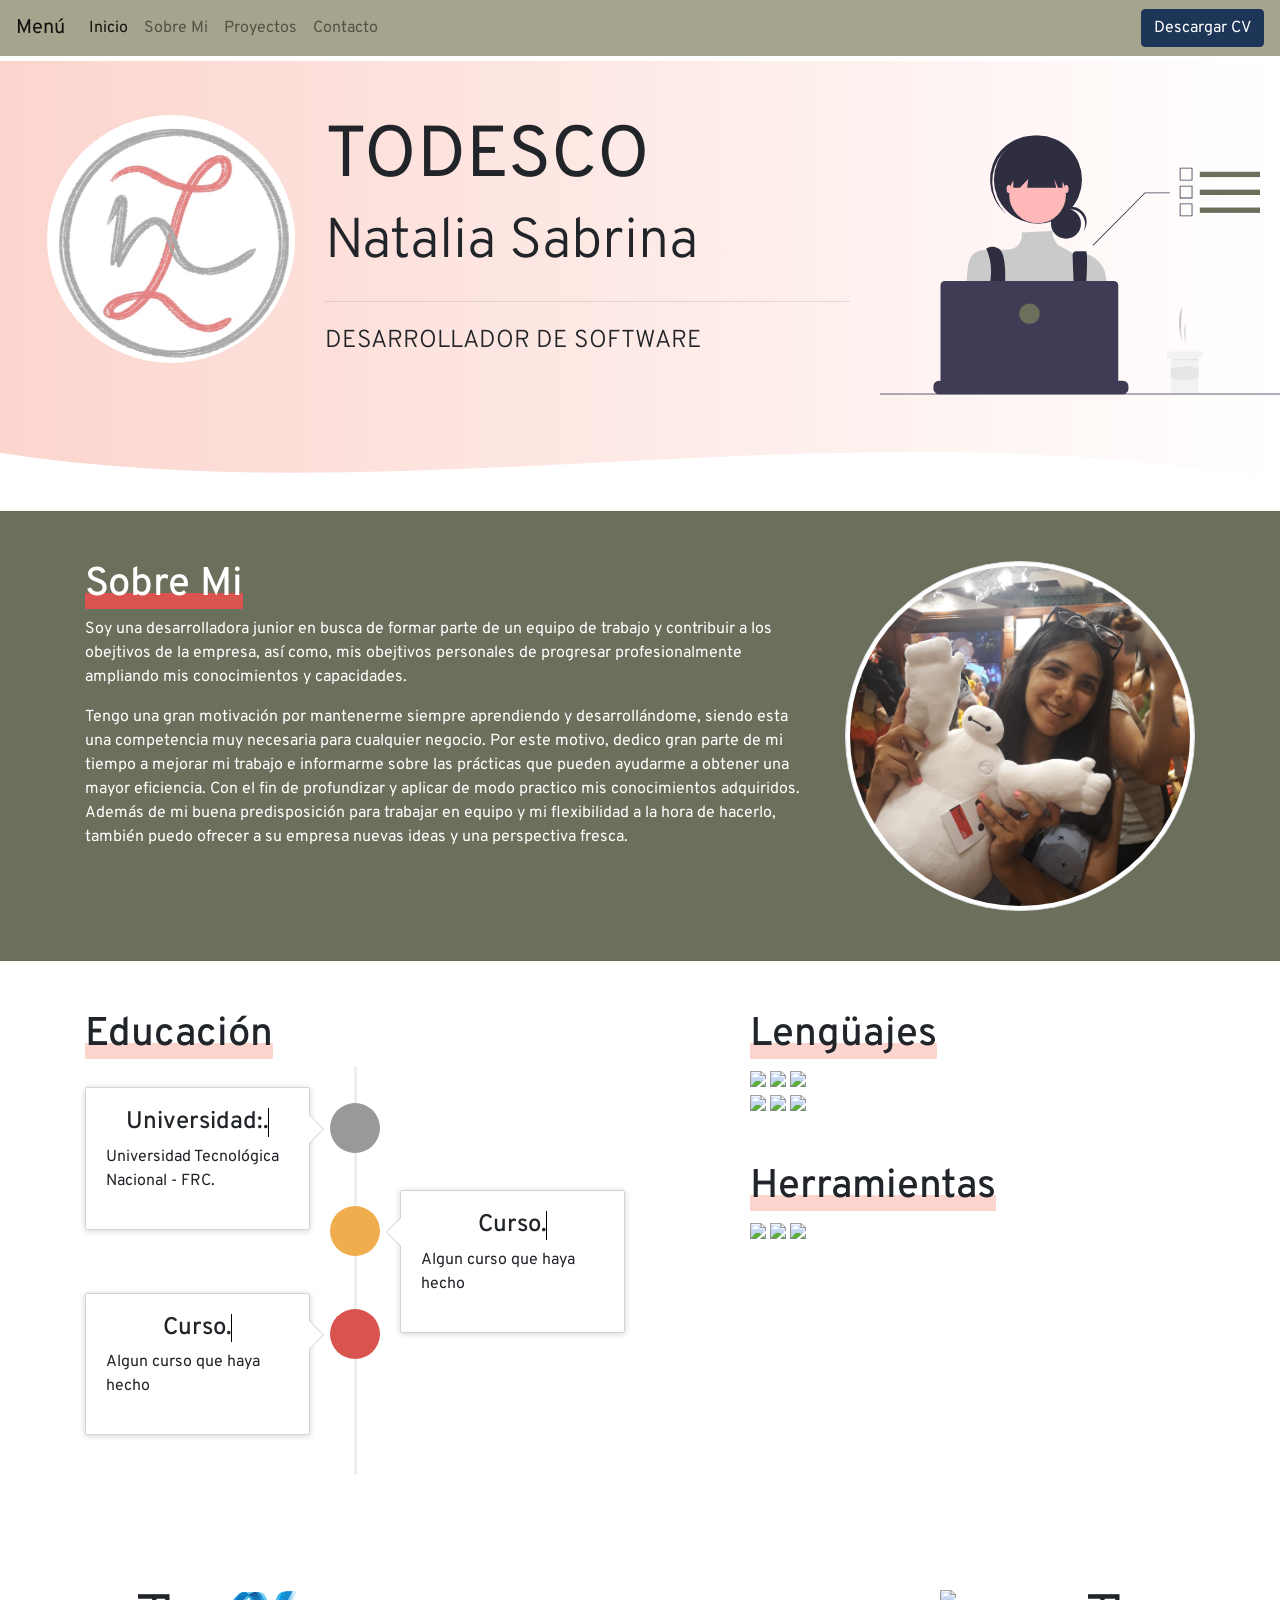
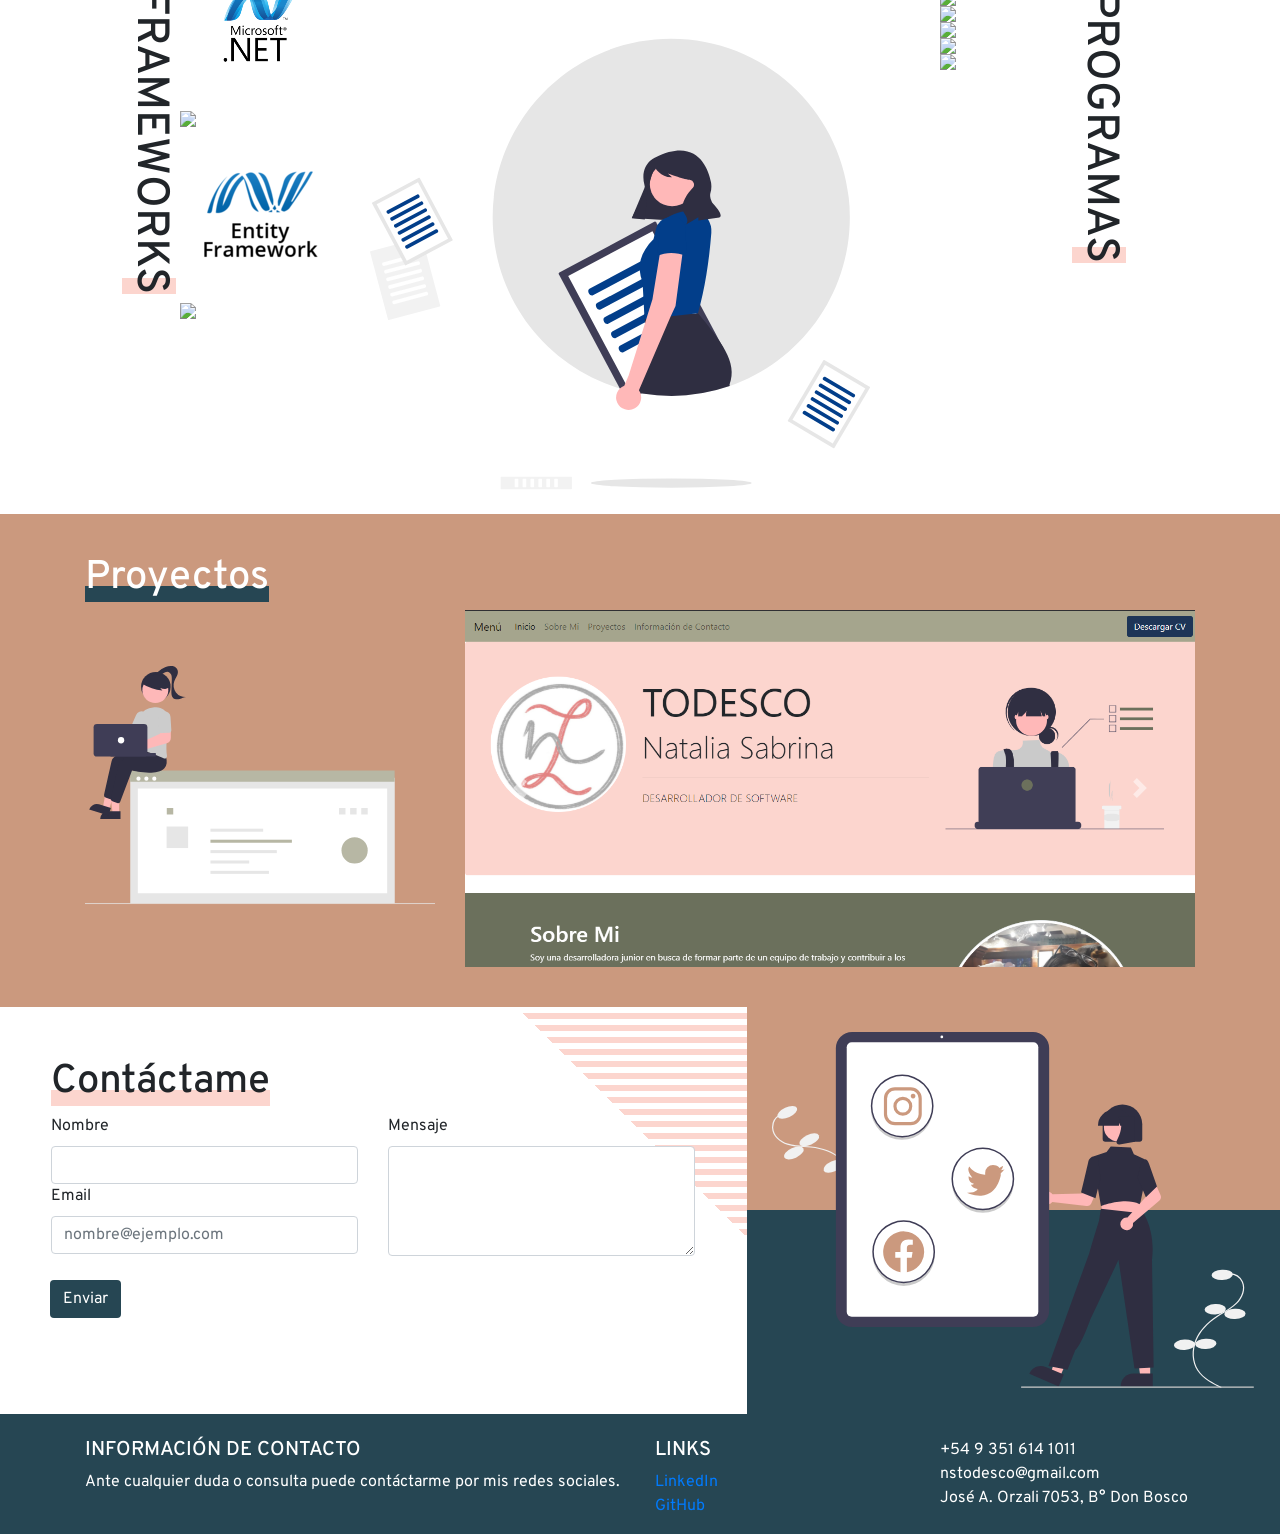
==== index.html @ 19879677 "modificaciones de projectos" ====
<!doctype html>
<html lang="en">
  <head>
    <!-- Required meta tags -->
    <meta charset="utf-8">
    <meta name="viewport" content="width=device-width, initial-scale=1, shrink-to-fit=no">

    <!-- Bootstrap CSS -->
    <link rel="stylesheet" href="https://cdn.jsdelivr.net/npm/bootstrap@4.6.0/dist/css/bootstrap.min.css" integrity="sha384-B0vP5xmATw1+K9KRQjQERJvTumQW0nPEzvF6L/Z6nronJ3oUOFUFpCjEUQouq2+l" crossorigin="anonymous">
    <link rel="stylesheet" href="estilos.css">
    <link rel="stylesheet" href="https://cdnjs.cloudflare.com/ajax/libs/animate.css/4.0.0/animate.min.css">

    <title>Portafolio</title>
  </head>
  <body>
    <!-- NAVBAR -->
    <section  id="navbar">
        <nav class="navbar navbar-expand-lg navbar-light">
            <a class="navbar-brand" href="#">Menú</a>
            <button class="navbar-toggler" type="button" data-toggle="collapse" data-target="#navbarScroll" aria-controls="navbarScroll" aria-expanded="false" aria-label="Toggle navigation">
              <span class="navbar-toggler-icon"></span>
            </button>
            <div class="collapse navbar-collapse" id="navbarScroll">
              <ul class="navbar-nav mr-auto my-2 my-lg-0 navbar-nav-scroll" style="max-height: 100px;">
                <li class="nav-item active">
                  <a class="nav-link" href="#Home">Inicio <span class="sr-only">(current)</span></a>
                </li>
                <li class="nav-item">
                  <a class="nav-link" href="#About">Sobre Mi</a>
                </li>
                <li class="nav-item">
                    <a class="nav-link" href="#Projects">Proyectos</a>
                  </li>
                </li>
                <li class="nav-item">
                  <a class="nav-link" href="#Contact">Contacto</a>
                </li>
              </ul>
              <form>
                <a class="btn third" href="https://www.canva.com/design/DAEkR43HWe0/NGEibZdPxS76wjuYQwwjPQ/view?utm_content=DAEkR43HWe0&utm_campaign=designshare&utm_medium=link&utm_source=publishsharelink" role="button">Descargar CV</a>
              </form>
            </div>
          </nav>
          <div class="progreso">
            <div class="barra"></div>
          </div>
    </section>
    <!-- HEAD -->
    <section id="Home">
        <div class="jumbotron">
            <div class="container row">
                <div class="col-md-3 col-sm-12">
                    <img src="IMAGENES/logo.jpeg" class="img-fluid" alt=""  id="logo">
                </div>
                <div class="col-md-6 col-sm-12">
                    <h1 class="display-3 wow animate__animated animate__bounceInLeft"><b>TODESCO</b></h1>
                    <h2 class="lead display-4 wow animate__animated animate__bounceInRight">Natalia Sabrina</h2>
                    <hr class="my-4">
                    <h2 class="lead display-5 h2">DESARROLLADOR DE SOFTWARE</h2>
                </div>
                <div class="col-md-3 col-sm-12 wow animate__animated animate__bounceIn">
                  <img class="imgHead" src="IMAGENES/drawHead.svg" alt="">
                </div>
            </div>
            <div class="wave" style="height: 100px; overflow: hidden;" ><svg viewBox="0 0 500 150" preserveAspectRatio="none" style="height: 100%; width: 100%;"><path d="M-20.03,87.33 C144.19,227.45 325.90,34.03 500.84,146.53 L503.67,155.42 L0.00,150.00 Z" style="stroke: none; fill: white;"></path></svg></div>
        </div>
      </section>
    <!-- BODY ABOUT -->
    <section id="About">
        <div class="container">
            
            <div class="row">
                
                <div class="col-md-8 col-sm-12 wow animate__animated animate__fadeInLeft">
                    <h1 class="Display-5 r-link type2">Sobre Mi</h1>
                    <p>
                        Soy una desarrolladora junior en busca de formar parte de un equipo de trabajo y contribuir a los obejtivos de la empresa, así como, mis obejtivos personales de progresar profesionalmente ampliando mis conocimientos y capacidades.
                    </p>
                    <p>
                      Tengo una gran motivación por mantenerme siempre aprendiendo y
                      desarrollándome, siendo esta una competencia muy necesaria para cualquier negocio. Por este
                      motivo, dedico gran parte de mi tiempo a mejorar mi trabajo e informarme sobre las prácticas
                      que pueden ayudarme a obtener una mayor eficiencia. Con el fin de profundizar y aplicar de
                      modo practico mis conocimientos adquiridos. Además de mi buena predisposición para trabajar
                      en equipo y mi flexibilidad a la hora de hacerlo, también puedo ofrecer a su empresa nuevas
                      ideas y una perspectiva fresca.
                    </p>
                </div>
                <div class="col-md-4 col-sm-12 wow animate__animated animate__fadeInRight">
                    <img src="IMAGENES/foto.jpg" alt="" id="foto" class="img-thumbnail">
                </div>
            </div>
        </div>
    </section>
    <!-- BODY EDUCACION / LENGUAJES / HERRAMIENTAS -->
    <section id="about2">
        <div class="container">
            <div class="row">
                <div class="col-md-6 col-sm-12 wow animate__animated animate__flipInX">
                    <h1 class="Display-5 r-link type1">Educación</h1>
                    <ul class="timeline">
                        <li>
                          <div class="timeline-badge"><i class="glyphicon glyphicon-check"></i></div>
                          <div class="timeline-panel">
                            <div class="timeline-heading">
                              <h4 class="timeline-title">Universidad:.<span>&#160;</span></h4>
                            </div>
                            <div class="timeline-body">
                              <p>Universidad Tecnológica Nacional - FRC.</p>
                            </div>
                          </div>
                        </li>
                        <li class="timeline-inverted">
                            <div class="timeline-badge warning"><i class="glyphicon glyphicon-credit-card"></i></div>
                            <div class="timeline-panel">
                              <div class="timeline-heading">
                                <h4 class="timeline-title">Curso.<span>&#160;</span></h4>
                              </div>
                              <div class="timeline-body">
                                <p>Algun curso que haya hecho</p>    
                            </div>
                            </div>
                          </li>
                          <li>
                            <div class="timeline-badge danger"><i class="glyphicon glyphicon-credit-card"></i></div>
                            <div class="timeline-panel">
                              <div class="timeline-heading">
                                <h4 class="timeline-title">Curso.<span>&#160;</span></h4>
                              </div>
                              <div class="timeline-body">
                                <p>Algun curso que haya hecho</p>
                              </div>
                            </div>
                          </li>
                    </ul>
                </div>
                <div class="col-1"></div>
                <div class="col-md-5 col-sm-12  wow animate__animated animate__flipInY">
                    <h1 class="Display-5 r-link type1">Lengüajes</h1>
                    <br>
                    <img src="https://img.icons8.com/color/125/000000/java-coffee-cup-logo--v2.png"/>
                    <img src="https://img.icons8.com/color/125/000000/html-5--v1.png"/>
                    <img src="https://img.icons8.com/color/125/000000/css3.png"/>
                    <br>
                    <img src="https://img.icons8.com/color/125/000000/c-sharp-logo-2.png"/>
                    <img src="https://img.icons8.com/color/125/000000/javascript--v2.png"/>
                    <img src="https://img.icons8.com/color/125/000000/sql.png"/>
                    <br><br><br>
                    <h1 class="Display-6 r-link type1">Herramientas</h1>
                    <br>
                    <img src="https://img.icons8.com/color/120/000000/git.png"/>      
                    <img src="https://cdn1.iconfinder.com/data/icons/programming-15/100/ProgrammingC_AJAX-120.png"/>      
                    <img src="https://img.icons8.com/ios-filled/120/000000/jquery.png"/>
                </div>
        </div>
        </div>
    </section>
    <!-- BODY FRAMEWORKS / PROGRAMAS -->
    <section class="container">
        <div class="row">
            <div class="col-md-1 col-sm-6 wow animate__animated animate__zoomInLeft"><br><br>
                <h1 class="Display-6 r-link type1 fp">FRAMEWORKS</h1> </div>
                <div class="col-md-2 col-sm-6 wow animate__animated animate__zoomInLeft"><br><br> 
                <img class="img" src="IMAGENES/net.png"/><br>
                <br><img class="img" src="https://upload.wikimedia.org/wikipedia/commons/thumb/e/ee/.NET_Core_Logo.svg/100px-.NET_Core_Logo.svg.png"/>
                <br><img class="img" src="IMAGENES/entity.ico"/>   
                <br><img class="img" src="https://img.icons8.com/color/110/000000/bootstrap.png"/><br>
            </div>
            <div class="col-md-6 col-sm-12"><br><br><br>
              <img class="img-fluid" src="IMAGENES/drawDocument.svg" alt="">
            </div>
            <div class="col-md-1 col-sm-6 wow animate__animated animate__zoomInRight"><br><br>
                <img class="img" src="https://img.icons8.com/fluent/96/000000/visual-studio-2019.png"/>     
                <img class="img" src="https://img.icons8.com/color/96/000000/visual-studio-code-2019.png"/>
                <img class="img" src="https://img.icons8.com/color/96/000000/microsoft-sql-server.png"/>
                <img class="img" src="https://img.icons8.com/windows/96/000000/netbeans.png"/>      
                <img class="img" src="https://img.icons8.com/color/96/000000/postgreesql.png"/>
            </div>
            <div class="col-md-1 col-sm-6 wow animate__animated animate__zoomInRight"><br><br> 
              <h1 class="Display-6 r-link type1 fp">PROGRAMAS</h1> </div>
        </div>
    </section>
    <!-- BODY PROJECTS CARRUCEL -->
    <section id="Projects">
      <div class="container">
        <h1 class="Display-5 r-link type3">Proyectos</h1>
        <div class="row">
          <div class="col-md-4 col-sm-12 wow animate__animated animate__fadeInBottomLeft">
            <img class="img-fluid" src="IMAGENES/drawProject.svg" alt="">
          </div>
          <div class="col-md-8 col-sm-12 wow animate__animated animate__fadeInTopRight">
            <div id="carouselExampleControlsNoTouching" class="carousel slide" data-ride="carousel">
              <div class="carousel-inner">
                <div class="carousel-item active">
                  <div class="hoverImg">
                    <img src="IMAGENES/Captura de pantalla (368).png" alt="Avatar" class="image">
                    <div class="overlay">
                      <div class="text"><h5 class="card-title">Aplicación del Clima</h5>
                        <p class="card-text">This is a longer card with supporting text below as a natural lead-in to additional content. This content is a little bit longer.</p>
                      </div>
                    </div>
                  </div>
                </div>
                <div class="carousel-item">
                  <div class="hoverImg">
                    <img src="IMAGENES/Captura de pantalla (368).png" alt="Avatar" class="image">
                    <div class="overlay">
                      <div class="text"><h5 class="card-title">Aplicación del Clima</h5>
                        <p class="card-text">This is a longer card with supporting text below as a natural lead-in to additional content. This content is a little bit longer.</p>
                      </div>
                    </div>
                  </div>
                </div>
                <div class="carousel-item">
                  <div class="hoverImg">
                    <img src="IMAGENES/Captura de pantalla (368).png" alt="Avatar" class="image">
                    <div class="overlay">
                      <div class="text"><h5 class="card-title">Aplicación del Clima</h5>
                        <p class="card-text">This is a longer card with supporting text below as a natural lead-in to additional content. This content is a little bit longer.</p>
                      </div>
                    </div>
                  </div>
              </div>
              <a class="carousel-control-prev" href="#carouselExampleControlsNoTouching" role="button" data-slide="prev">
                <span class="carousel-control-prev-icon" aria-hidden="true"></span>
                <span class="sr-only">Previous</span>
              </a>
              <a class="carousel-control-next" href="#carouselExampleControlsNoTouching" role="button" data-slide="next">
                <span class="carousel-control-next-icon" aria-hidden="true"></span>
                <span class="sr-only">Next</span>
              </a>
            </div>
          </div>
        </div>
      </div>
    </section>
    <!-- BODY CONTACTO -->
    <section id="Contact">
      <div class="container-fluid">
        <div class="row">
          <div class="col-md-7 contacto">
            <h1 class="Display-5 r-link type1">Contáctame</h1>
            <form target="_blank" action="https://formsubmit.co/nstodesco@gmail.com" method="POST" class="form-group row">
              <input type="hidden" name="_next" value="http://127.0.0.1:5500/Front/">
              <input type="hidden" name="_captcha" value="false">
              <div class="col-md-6 col-sm-12">
                <label>Nombre</label>
                <input class="form-control" type="text" name="name">
                <label>Email</label>
                <input type="email" class="form-control" name="email" placeholder="nombre@ejemplo.com">
              </div>
             <div class="col-md-6 col-sm-12">
              <label>Mensaje</label>
              <textarea class="form-control" name="message" rows="4"></textarea>
             </div>
             <div>
               <br>
              <button class="btn mb-0" type="submit" style="margin-left: 20%;">Enviar</button>
             </div>
            </form>
          </div>
          <div class="col-md-5 drawSocial">
            <img class="img-fluid" src="IMAGENES/drawSocial.svg" alt="">
          </div>
        </div>
      </div>
    </section>
    <!-- FOOTER -->
    <section>
        <footer class="page-footer font-small blue pt-4 " id="footer">
            <div class="container text-center text-md-left">
            <div class="row">
                <div class="col-md-6 mt-md-0 mt-3">
                <h5 class="text-uppercase">Información de Contacto</h5>
                <p>Ante cualquier duda o consulta puede contáctarme por mis redes sociales.</p>
                </div>
                <hr class="clearfix w-100 d-md-none pb-3">
                <div class="col-md-3 mb-md-0 mb-3">
                <h5 class="text-uppercase">Links</h5>
                <ul class="list-unstyled">
                    <li>
                    <a href="https://www.linkedin.com/in/natalia-sabrina-todesco-96151620a/">LinkedIn</a>
                    </li>
                    <li>
                    <a href="https://github.com/1w1111957TodescoNatalia">GitHub</a>
                    </li>
                </ul>
                </div>
                <hr class="clearfix w-100 d-md-none pb-3">
                <div class="col-md-3 mb-md-0 mb-3">
                <ul class="list-unstyled">
                    <li>
                    <a>+54 9 351 614 1011</a>
                    </li>
                    <li>
                    <a>nstodesco@gmail.com</a>
                    </li>
                    <li>
                      <a>José A. Orzali 7053, B° Don Bosco</a>
                    </li>
                </ul>
                </div>
            </div>
            </div>
        </footer>
    </section>

    <!-- Option 1: jQuery and Bootstrap Bundle (includes Popper) -->
    <script src="https://code.jquery.com/jquery-3.5.1.slim.min.js" integrity="sha384-DfXdz2htPH0lsSSs5nCTpuj/zy4C+OGpamoFVy38MVBnE+IbbVYUew+OrCXaRkfj" crossorigin="anonymous"></script>
    <script src="https://cdn.jsdelivr.net/npm/bootstrap@4.6.0/dist/js/bootstrap.bundle.min.js" integrity="sha384-Piv4xVNRyMGpqkS2by6br4gNJ7DXjqk09RmUpJ8jgGtD7zP9yug3goQfGII0yAns" crossorigin="anonymous"></script>
    <script src="https://wowjs.uk/dist/wow.min.js"></script>
    <script src="main.js"></script>
    <script>
      new WOW().init();
    </script>
  </body>
</html>
---- estilos.css ----
@import url('https://fonts.googleapis.com/css?family=Amaranth:700,400&display=swap');
@import url('https://fonts.googleapis.com/css2?family=Overpass:ital,wght@0,300;1,600&display=swap');
body{
  font-family: 'Overpass', sans-serif;
}
.r-link{
	--uirLinkDisplay: var(--rLinkDisplay, inline-block);
	--uirLinkTextColor: var(--rLinkTextColor);
	--uirLinkTextDecoration: var(--rLinkTextDecoration, none);

	display: var(--uirLinkDisplay) !important;
	color: var(--uirLinkTextColor) !important;
	text-decoration: var(--uirLinkTextDecoration) !important;
}
.container{
	--uirTitleMarginTop: var(--rTitleMarginTop, 0);
	--uirTitleMarginBottom: var(--rTitleMarginBottom, 0);

	margin-top: var(--uirTitleMarginTop) !important;
	margin-bottom: var(--uirTitleMarginBottom) !important;
}
.r-link{
	--uiAnimatedUnderlineWidth: var(--animatedUnderlineWidth, 100%);
	--uiAnimatedUnderlineHeight: var(--animatedUnderlineHeight, 2px);
	--uiAnimatedUnderlineBgColor: var(--animatedUnderlineBgColor, currentColor);
	--uiAnimatedUnderlinePositionX: var(--animatedUnderlinePositionX, left);
	--uiAnimatedUnderlinePositionY: var(--animatedUnderlinePositionY, bottom);

	background-image: linear-gradient(0, var(--uiAnimatedUnderlineBgColor) 0, var(--uiAnimatedUnderlineBgColor));
	background-size: var(--uiAnimatedUnderlineWidth) var(--uiAnimatedUnderlineHeight);
	background-position: var(--uiAnimatedUnderlinePositionX) var(--uiAnimatedUnderlinePositionY);
	background-repeat: no-repeat;
	
	will-change: background-size;
	transition: background-size .25s cubic-bezier(0.785, 0.135, 0.15, 0.86);
}
.type1{
	--animatedUnderlineHeight: 1rem;
	--animatedUnderlineBgColor: #fcd5ce;
}	
.type2{
	--animatedUnderlineHeight: 1rem;
	--animatedUnderlineBgColor: #d9534f;
}	
.type3{
	--animatedUnderlineHeight: 1rem;
	--animatedUnderlineBgColor: #264653;
}	

.r-link:hover{
	--animatedUnderlineHeight: 100%;
}

#navbar .btn{
  margin-left: 0%;
}
#logo{
    border-radius: 50%;
}
#foto{
    border-radius: 50%;
}
.btn{
  background-color: #264653;
  color: white;
  margin-left: 6%;
}
.jumbotron{
    background-color: #fcd5ce;
    background: linear-gradient(to right, #fcd5ce, white);
    position: relative;
    margin-top: 4%;
}
.fp{
  writing-mode: vertical-lr;
  /* text-orientation: upright; */
  font-size: 45px;
}
.imgHead{
  animation: movimiento 2.5s linear infinite;
}
@keyframes movimiento{
  0%{
    transform: translateY(0);
  }
  50%{
    transform: translateY(30px);
  }
  100%{
    transform: translateY(0);
  }
}
#footer{
    background-color: #264653;
}
#navbar{
    background-color: #A5A58D;
    position: fixed;
    width: 100%;
    top: 0;
    left: 0;
    z-index: 10;
}
.progreso{
  width: 100%;
  height: 5px;
  background: white;
}
.barra{
  height: 5px;
  background: #d9534f;
  width: 0%;
}
.third {
  border-color: #1d3557;
  color: white;
  box-shadow: 0 0 40px 40px #1d3557 inset, 0 0 0 0 #1d3557;
  -webkit-transition: all 150ms ease-in-out;
  transition: all 150ms ease-in-out;
}
.third:hover {
  box-shadow: 0 0 10px 0 #1d3557 inset, 0 0 10px 4px #1d3557;
}
#About{
    background-color: #6b705c;
    color: white;
    padding: 50px;
}
#Projects .card{
  color: black;
}

#Projects{
    background-color: #CB997E;
    /* background: linear-gradient(to right, #CB997E, #daae95); */
    padding: 40px;
    color: white;
}

#about2{
    padding: 50px;
}
#footer{
    color: white;
}
.img{
  display: block;
  margin: auto;
  object-fit: cover;
}
.wave{
  position: absolute;
  width: 100%;
  bottom: 0%;
  margin-left: -5%;
}
.h2{
  font-size: 24.5px;
}
.timeline-heading{
  margin: auto;
  display: table;
}
.timeline-heading h4{
  float: left;
  position: relative;
}
.timeline-heading h4 span{
  position: absolute;
  right: 0;
  width: 0;
  background: white;
  border-left: 1px solid #000;
  animation: maquina 3s infinite alternate steps(13);
}
@keyframes maquina{
  from{
    width: 100%;
  }
  to{
    width: 0;
  }
}
.drawSocial{
  background:  linear-gradient(to bottom, #CB997E 50%, #264653 50%);
  padding: 2%;
}
.contacto{
  padding: 4%;
  background-image: 
  linear-gradient(45deg, #ffffff 80%, transparent 50.1%),
  linear-gradient(
  #ffffff,
  #ffffff 6px,
  #fcd5ce 6px,
  #fcd5ce
  );
  background-size: 100%, 100% 12px;
}
@media(max-width:650px){
  .imgHead{
    width: 300px;
  }
}
@media(min-width:990px){
  .imgHead{
    width: 400px;
  }
}
.timeline {
    list-style: none;
    padding: 20px 0 20px;
    position: relative;
  }
  .timeline:before {
    top: 0;
    bottom: 0;
    position: absolute;
    content: " ";
    width: 3px;
    background-color: #eeeeee;
    left: 50%;
    margin-left: -1.5px;
  }
  .timeline > li {
    margin-bottom: 20px;
    position: relative;
  }
  .timeline > li:before,
  .timeline > li:after {
    content: " ";
    display: table;
  }
  .timeline > li:after {
    clear: both;
  }
  .timeline > li:before,
  .timeline > li:after {
    content: " ";
    display: table;
  }
  .timeline > li:after {
    clear: both;
  }
  .timeline > li > .timeline-panel {
    width: 50%;
    float: left;
    border: 1px solid #d4d4d4;
    border-radius: 2px;
    padding: 20px;
    position: relative;
    -webkit-box-shadow: 0 1px 6px rgba(0, 0, 0, 0.175);
    box-shadow: 0 1px 6px rgba(0, 0, 0, 0.175);
  }
  .timeline > li.timeline-inverted + li:not(.timeline-inverted),
  .timeline > li:not(.timeline-inverted) + li.timeline-inverted {
  margin-top: -60px;
  }
  
  .timeline > li:not(.timeline-inverted) {
  padding-right:90px;
  }
  
  .timeline > li.timeline-inverted {
  padding-left:90px;
  }
  .timeline > li > .timeline-panel:before {
    position: absolute;
    top: 26px;
    right: -15px;
    display: inline-block;
    border-top: 15px solid transparent;
    border-left: 15px solid #ccc;
    border-right: 0 solid #ccc;
    border-bottom: 15px solid transparent;
    content: " ";
  }
  .timeline > li > .timeline-panel:after {
    position: absolute;
    top: 27px;
    right: -14px;
    display: inline-block;
    border-top: 14px solid transparent;
    border-left: 14px solid #fff;
    border-right: 0 solid #fff;
    border-bottom: 14px solid transparent;
    content: " ";
  }
  .timeline > li > .timeline-badge {
    color: #fff;
    width: 50px;
    height: 50px;
    line-height: 50px;
    font-size: 1.4em;
    text-align: center;
    position: absolute;
    top: 16px;
    left: 50%;
    margin-left: -25px;
    background-color: #999999;
    z-index: 100;
    border-top-right-radius: 50%;
    border-top-left-radius: 50%;
    border-bottom-right-radius: 50%;
    border-bottom-left-radius: 50%;
  }
  .timeline > li.timeline-inverted > .timeline-panel {
    float: right;
  }
  .timeline > li.timeline-inverted > .timeline-panel:before {
    border-left-width: 0;
    border-right-width: 15px;
    left: -15px;
    right: auto;
  }
  .timeline > li.timeline-inverted > .timeline-panel:after {
    border-left-width: 0;
    border-right-width: 14px;
    left: -14px;
    right: auto;
  }
 
  .timeline-badge.warning {
    background-color: #f0ad4e !important;
  }
  .timeline-badge.danger {
    background-color: #d9534f !important;
  }
  
  .image {
    display: block;
    width: 100%;
    height: auto;
  }
  
  .overlay {
    position: absolute;
    top: 0;
    bottom: 0;
    left: 0;
    right: 0;
    height: 100%;
    width: 100%;
    opacity: 0;
    transition: .5s ease;
    background-color: #264653;
  }
  
  .container:hover .overlay {
    opacity: 1;
  }
  
  .text {
    color: white;
    font-size: 20px;
    position: absolute;
    top: 50%;
    left: 50%;
    -webkit-transform: translate(-50%, -50%);
    -ms-transform: translate(-50%, -50%);
    transform: translate(-50%, -50%);
    text-align: center;
  }
  .hoverImg{
    position: relative;
  }
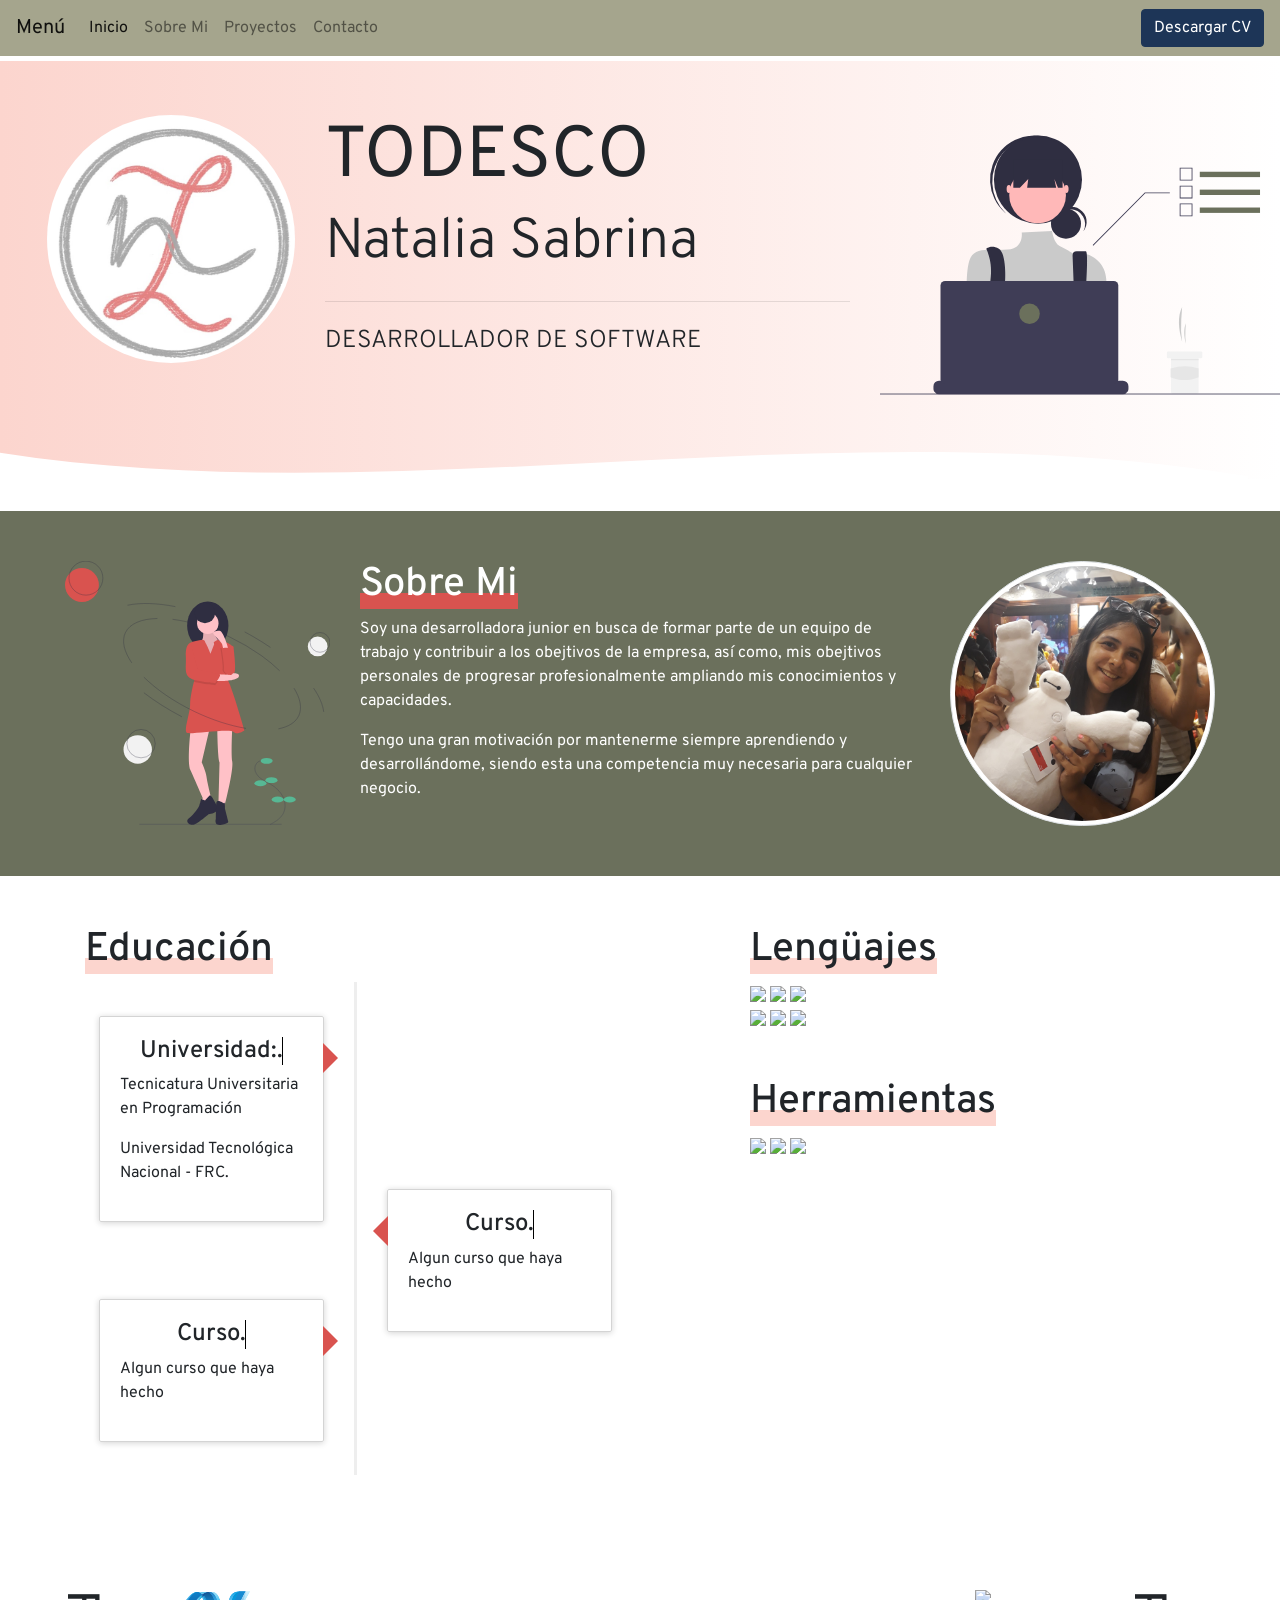
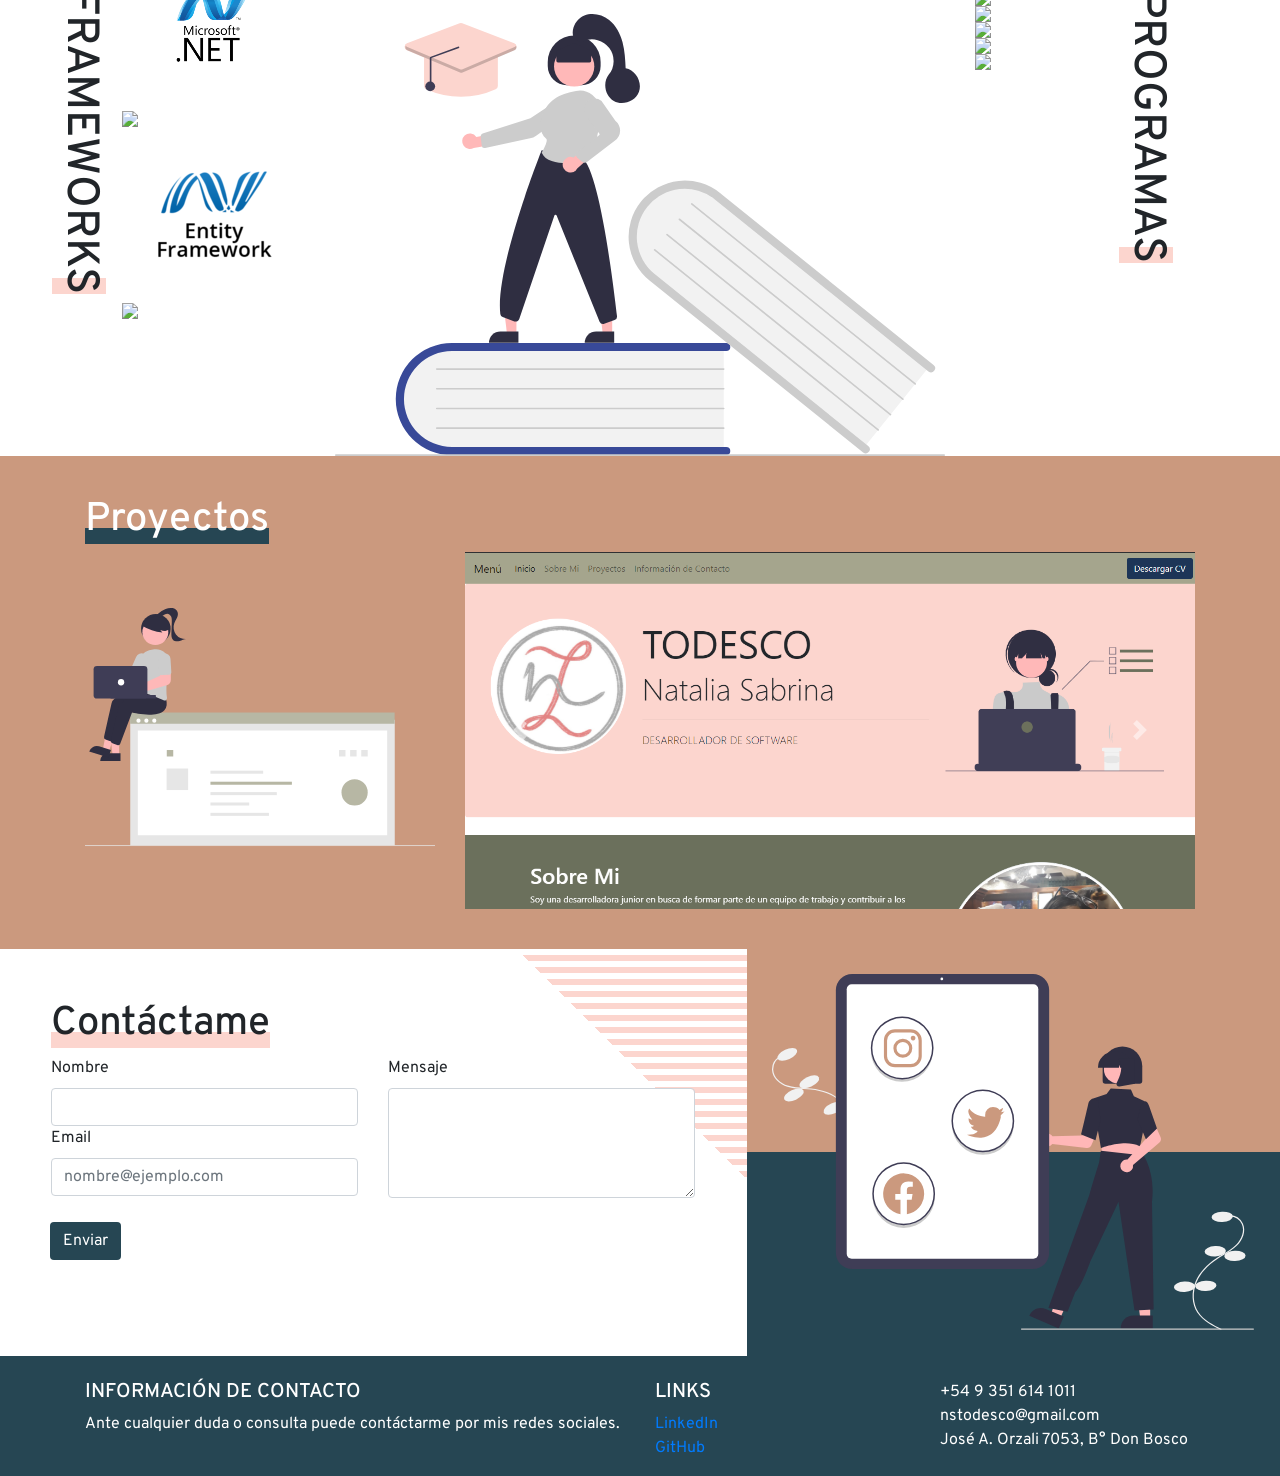
==== commit 2d51c1d2: "modificaciones en frameworks" ====
--- a/index.html
+++ b/index.html
@@ -67,26 +67,22 @@
       </section>
     <!-- BODY ABOUT -->
     <section id="About">
-        <div class="container">
-            
+        <div class="container-fluid">
             <div class="row">
-                
-                <div class="col-md-8 col-sm-12 wow animate__animated animate__fadeInLeft">
+              <div class="col-md-3 col-sm-0 wow animate__animated animate__fadeInLeft">
+                <img src="IMAGENES/processing.svg" alt="" id="" class="img-fluid">
+            </div>
+                <div class="col-md-6 col-sm-12 wow animate__animated animate__fadeInLeft">
                     <h1 class="Display-5 r-link type2">Sobre Mi</h1>
                     <p>
                         Soy una desarrolladora junior en busca de formar parte de un equipo de trabajo y contribuir a los obejtivos de la empresa, así como, mis obejtivos personales de progresar profesionalmente ampliando mis conocimientos y capacidades.
                     </p>
                     <p>
                       Tengo una gran motivación por mantenerme siempre aprendiendo y
-                      desarrollándome, siendo esta una competencia muy necesaria para cualquier negocio. Por este
-                      motivo, dedico gran parte de mi tiempo a mejorar mi trabajo e informarme sobre las prácticas
-                      que pueden ayudarme a obtener una mayor eficiencia. Con el fin de profundizar y aplicar de
-                      modo practico mis conocimientos adquiridos. Además de mi buena predisposición para trabajar
-                      en equipo y mi flexibilidad a la hora de hacerlo, también puedo ofrecer a su empresa nuevas
-                      ideas y una perspectiva fresca.
+                      desarrollándome, siendo esta una competencia muy necesaria para cualquier negocio. 
                     </p>
                 </div>
-                <div class="col-md-4 col-sm-12 wow animate__animated animate__fadeInRight">
+                <div class="col-md-3 col-sm-12 wow animate__animated animate__fadeInRight">
                     <img src="IMAGENES/foto.jpg" alt="" id="foto" class="img-thumbnail">
                 </div>
             </div>
@@ -106,6 +102,7 @@
                               <h4 class="timeline-title">Universidad:.<span>&#160;</span></h4>
                             </div>
                             <div class="timeline-body">
+                              <p>Tecnicatura Universitaria en Programación</p>
                               <p>Universidad Tecnológica Nacional - FRC.</p>
                             </div>
                           </div>
@@ -156,27 +153,27 @@
         </div>
     </section>
     <!-- BODY FRAMEWORKS / PROGRAMAS -->
-    <section class="container">
+    <section class="container-fluid">
         <div class="row">
             <div class="col-md-1 col-sm-6 wow animate__animated animate__zoomInLeft"><br><br>
                 <h1 class="Display-6 r-link type1 fp">FRAMEWORKS</h1> </div>
-                <div class="col-md-2 col-sm-6 wow animate__animated animate__zoomInLeft"><br><br> 
+            <div class="col-md-2 col-sm-4 wow animate__animated animate__zoomInLeft"><br><br> 
                 <img class="img" src="IMAGENES/net.png"/><br>
                 <br><img class="img" src="https://upload.wikimedia.org/wikipedia/commons/thumb/e/ee/.NET_Core_Logo.svg/100px-.NET_Core_Logo.svg.png"/>
                 <br><img class="img" src="IMAGENES/entity.ico"/>   
                 <br><img class="img" src="https://img.icons8.com/color/110/000000/bootstrap.png"/><br>
             </div>
             <div class="col-md-6 col-sm-12"><br><br><br>
-              <img class="img-fluid" src="IMAGENES/drawDocument.svg" alt="">
-            </div>
-            <div class="col-md-1 col-sm-6 wow animate__animated animate__zoomInRight"><br><br>
+              <img class="img-fluid" src="IMAGENES/education.svg" alt="">
+            </div>
+            <div class="col-md-1 col-sm-12 wow animate__animated animate__zoomInRight"><br><br>
                 <img class="img" src="https://img.icons8.com/fluent/96/000000/visual-studio-2019.png"/>     
                 <img class="img" src="https://img.icons8.com/color/96/000000/visual-studio-code-2019.png"/>
                 <img class="img" src="https://img.icons8.com/color/96/000000/microsoft-sql-server.png"/>
                 <img class="img" src="https://img.icons8.com/windows/96/000000/netbeans.png"/>      
                 <img class="img" src="https://img.icons8.com/color/96/000000/postgreesql.png"/>
             </div>
-            <div class="col-md-1 col-sm-6 wow animate__animated animate__zoomInRight"><br><br> 
+            <div class="col-md-1 col-sm-12 wow animate__animated animate__zoomInRight"><br><br> 
               <h1 class="Display-6 r-link type1 fp">PROGRAMAS</h1> </div>
         </div>
     </section>
--- a/estilos.css
+++ b/estilos.css
@@ -132,7 +132,6 @@
 
 #Projects{
     background-color: #CB997E;
-    /* background: linear-gradient(to right, #CB997E, #daae95); */
     padding: 40px;
     color: white;
 }
@@ -201,6 +200,21 @@
   .imgHead{
     width: 300px;
   }
+  .fp{
+    writing-mode: horizontal-tb;
+    text-align: center;
+  }
+  .timeline:before{
+    visibility: hidden;
+    position: absolute;
+  }
+  .timeline > li > .timeline-panel:before{
+    visibility: hidden;
+  }
+  .timeline > li > .timeline-panel {
+    width: 100%;
+    margin: 15%;
+  }
 }
 @media(min-width:990px){
   .imgHead{
@@ -222,10 +236,7 @@
     left: 50%;
     margin-left: -1.5px;
   }
-  .timeline > li {
-    margin-bottom: 20px;
-    position: relative;
-  }
+
   .timeline > li:before,
   .timeline > li:after {
     content: " ";
@@ -234,18 +245,10 @@
   .timeline > li:after {
     clear: both;
   }
-  .timeline > li:before,
-  .timeline > li:after {
-    content: " ";
-    display: table;
-  }
-  .timeline > li:after {
-    clear: both;
-  }
   .timeline > li > .timeline-panel {
     width: 50%;
-    float: left;
     border: 1px solid #d4d4d4;
+    margin: 3%;
     border-radius: 2px;
     padding: 20px;
     position: relative;
@@ -270,40 +273,12 @@
     right: -15px;
     display: inline-block;
     border-top: 15px solid transparent;
-    border-left: 15px solid #ccc;
-    border-right: 0 solid #ccc;
+    border-left: 15px solid #d9534f;
+    border-right: 0 solid #d9534f;
     border-bottom: 15px solid transparent;
     content: " ";
   }
-  .timeline > li > .timeline-panel:after {
-    position: absolute;
-    top: 27px;
-    right: -14px;
-    display: inline-block;
-    border-top: 14px solid transparent;
-    border-left: 14px solid #fff;
-    border-right: 0 solid #fff;
-    border-bottom: 14px solid transparent;
-    content: " ";
-  }
-  .timeline > li > .timeline-badge {
-    color: #fff;
-    width: 50px;
-    height: 50px;
-    line-height: 50px;
-    font-size: 1.4em;
-    text-align: center;
-    position: absolute;
-    top: 16px;
-    left: 50%;
-    margin-left: -25px;
-    background-color: #999999;
-    z-index: 100;
-    border-top-right-radius: 50%;
-    border-top-left-radius: 50%;
-    border-bottom-right-radius: 50%;
-    border-bottom-left-radius: 50%;
-  }
+
   .timeline > li.timeline-inverted > .timeline-panel {
     float: right;
   }
@@ -312,19 +287,6 @@
     border-right-width: 15px;
     left: -15px;
     right: auto;
-  }
-  .timeline > li.timeline-inverted > .timeline-panel:after {
-    border-left-width: 0;
-    border-right-width: 14px;
-    left: -14px;
-    right: auto;
-  }
- 
-  .timeline-badge.warning {
-    background-color: #f0ad4e !important;
-  }
-  .timeline-badge.danger {
-    background-color: #d9534f !important;
   }
   
   .image {
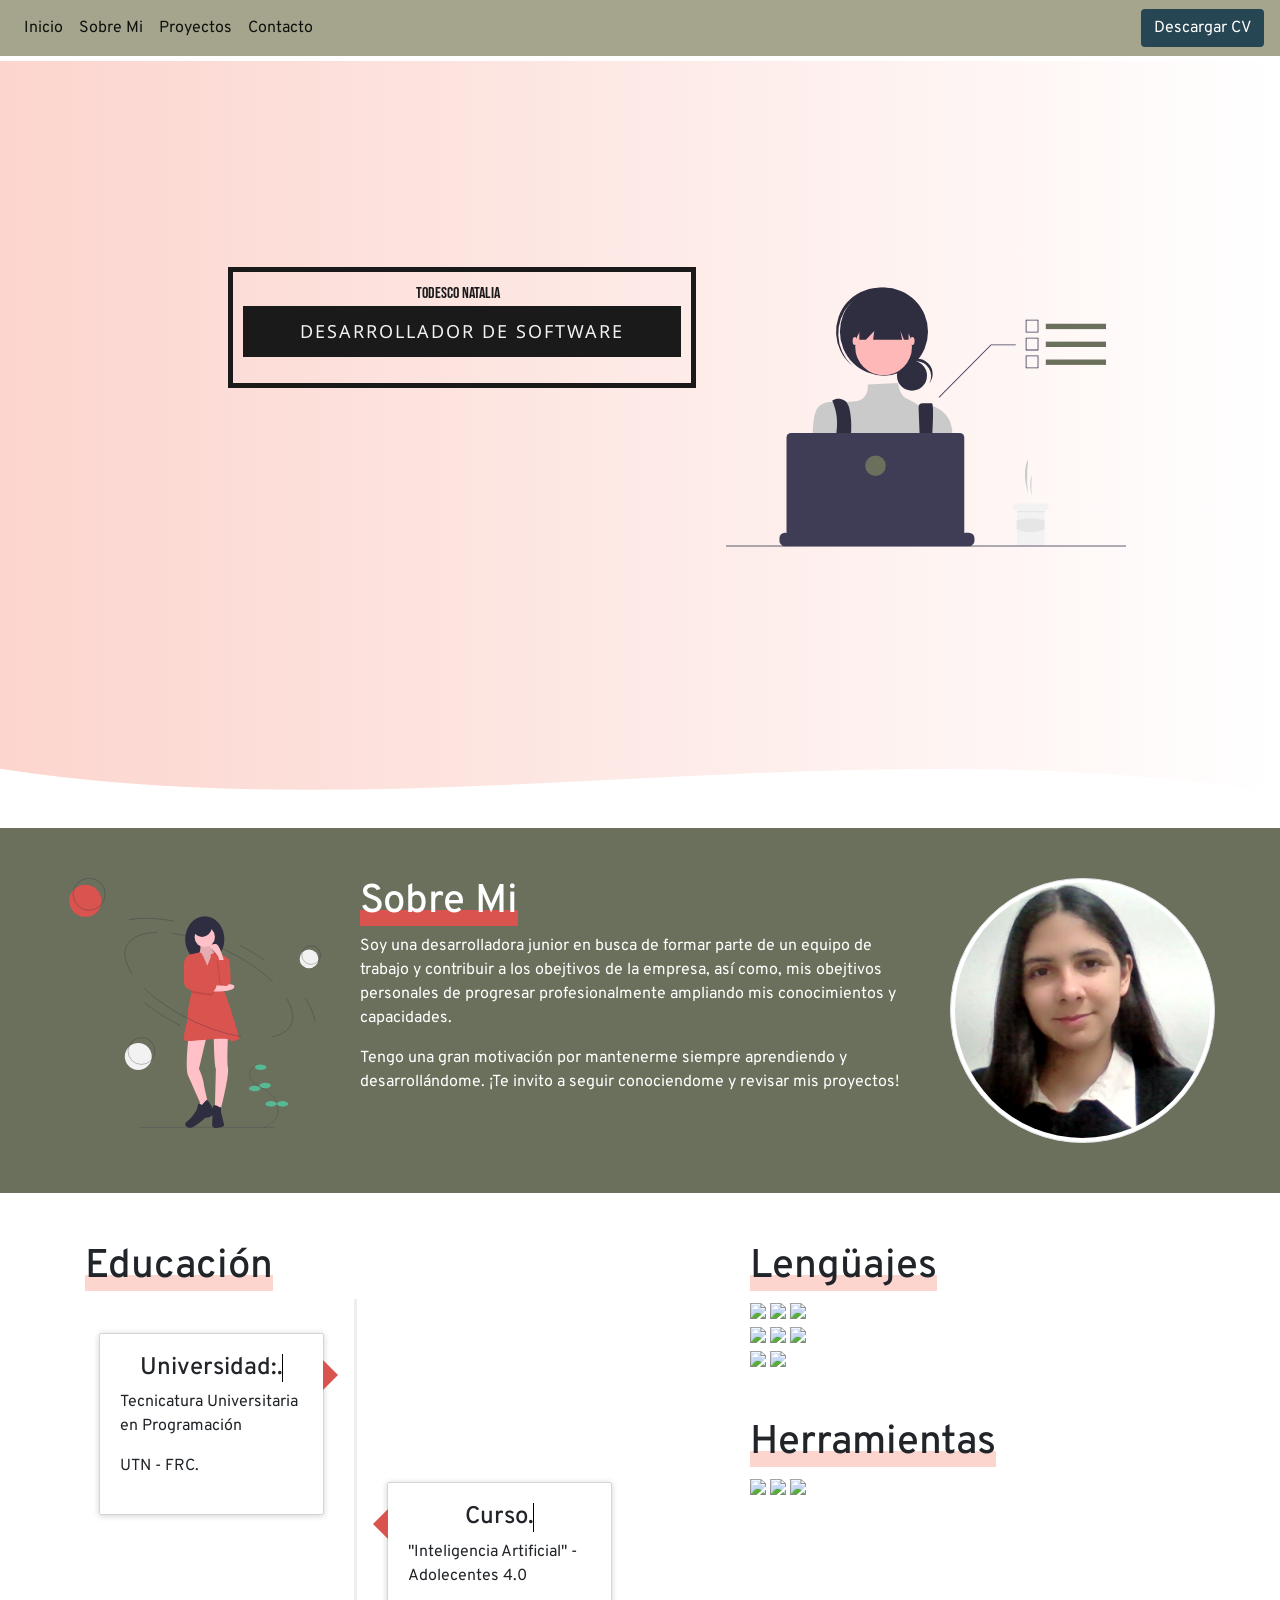
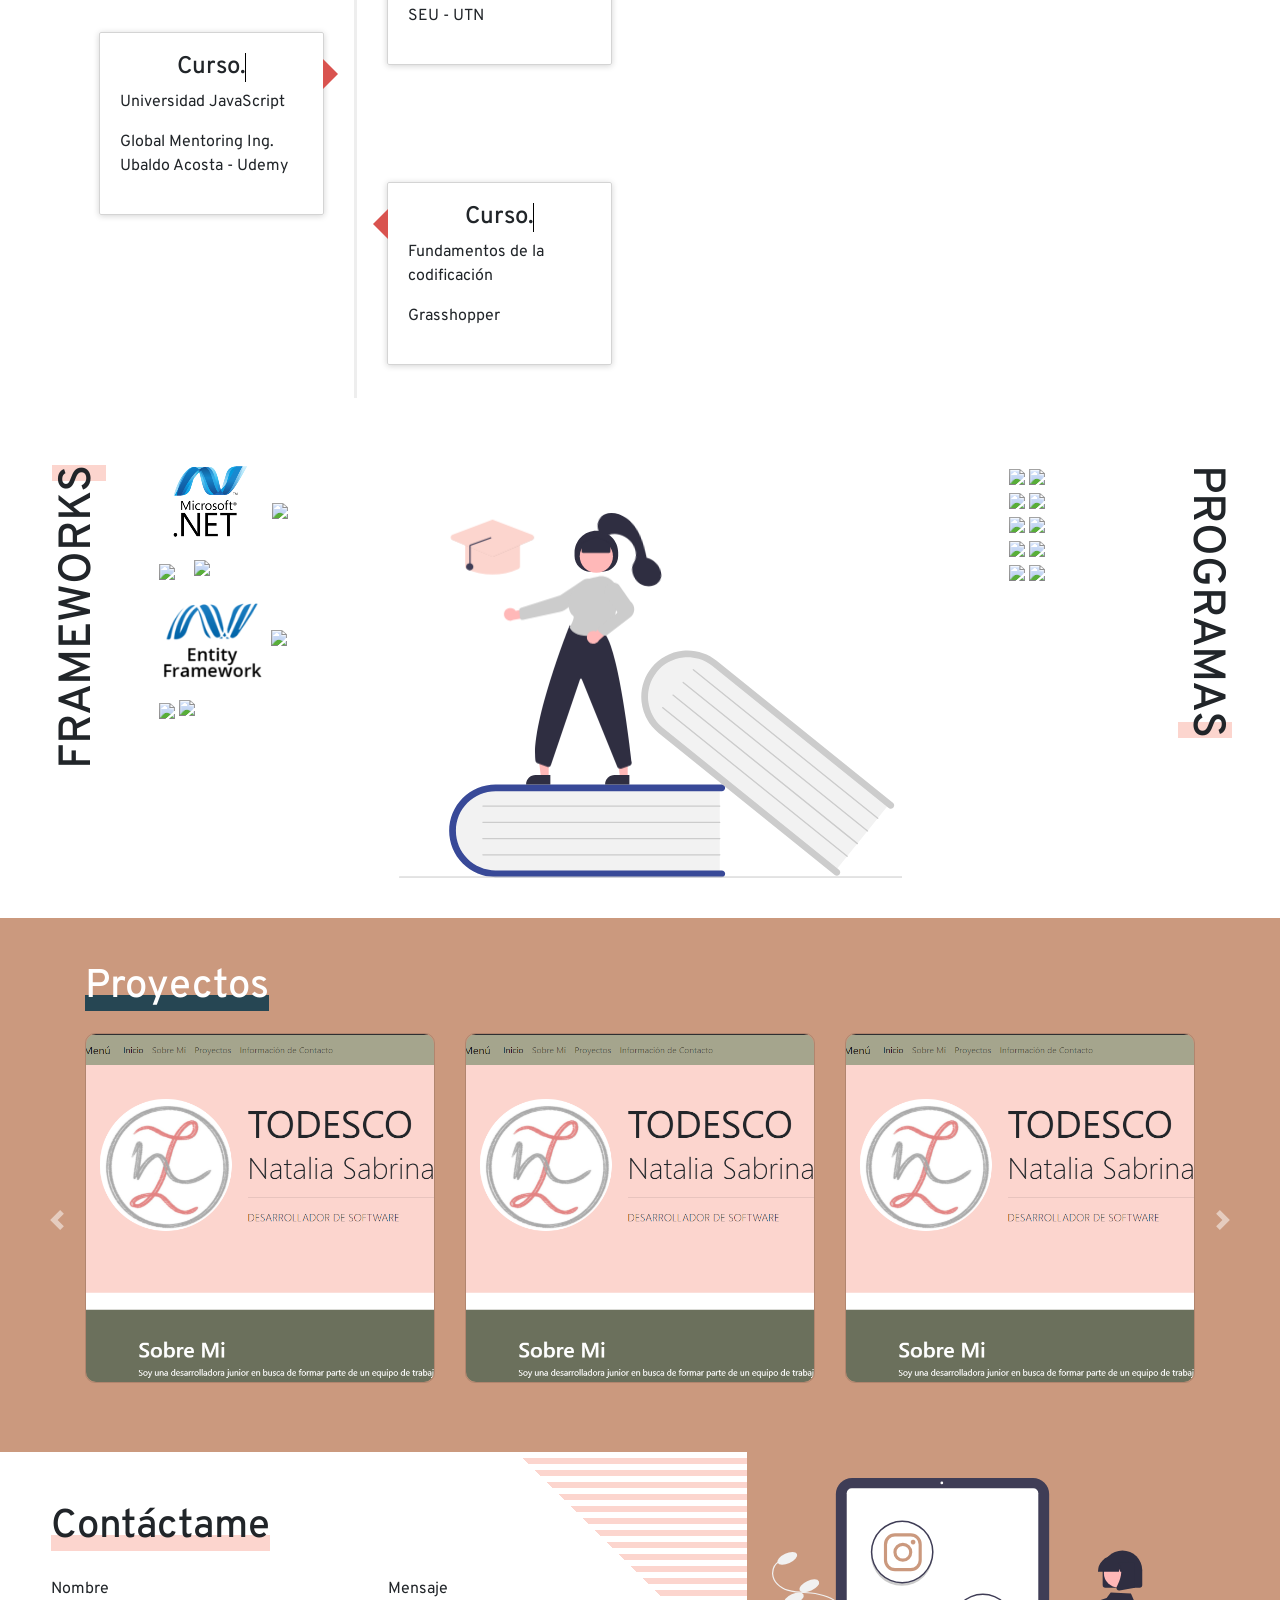
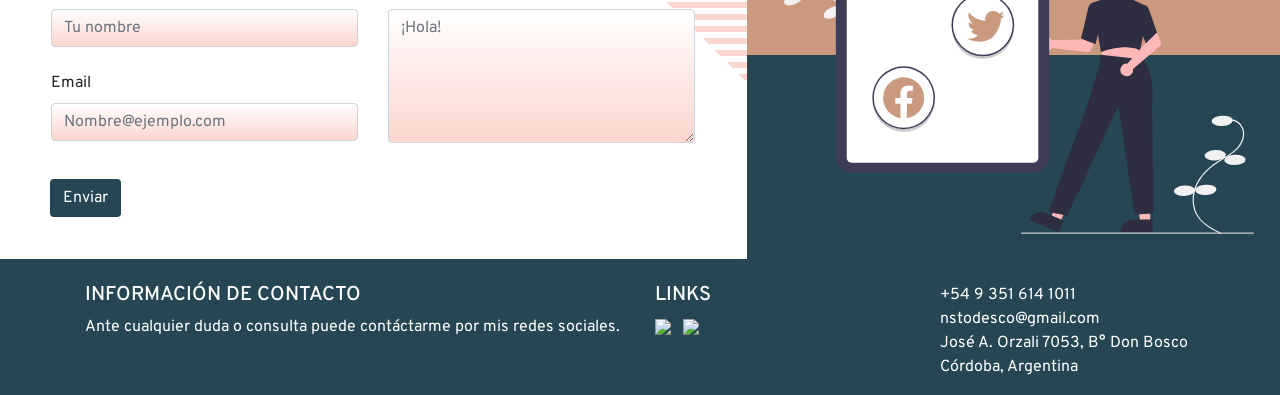
==== commit b47df963: "Actualización del Head" ====
--- a/index.html
+++ b/index.html
@@ -7,37 +7,51 @@
 
     <!-- Bootstrap CSS -->
     <link rel="stylesheet" href="https://cdn.jsdelivr.net/npm/bootstrap@4.6.0/dist/css/bootstrap.min.css" integrity="sha384-B0vP5xmATw1+K9KRQjQERJvTumQW0nPEzvF6L/Z6nronJ3oUOFUFpCjEUQouq2+l" crossorigin="anonymous">
-    <link rel="stylesheet" href="estilos.css">
+    <link rel="stylesheet" href="./css/estilos.css">
+    <link rel="stylesheet" href="./css/estilos2.css">
     <link rel="stylesheet" href="https://cdnjs.cloudflare.com/ajax/libs/animate.css/4.0.0/animate.min.css">
+    <link rel="preconnect" href="https://fonts.gstatic.com">
+	  <link href="https://fonts.googleapis.com/css2?family=Bebas+Neue&family=Noto+Sans&display=swap" rel="stylesheet"> 
 
     <title>Portafolio</title>
+    <link rel="shortcut icon" href="IMAGENES/logo.ico">
   </head>
   <body>
+    <div id="particles-js"></div>
     <!-- NAVBAR -->
     <section  id="navbar">
         <nav class="navbar navbar-expand-lg navbar-light">
-            <a class="navbar-brand" href="#">Menú</a>
+            <!-- <svg id="logo" xmlns="http://www.w3.org/2000/svg" xmlns:xlink="http://www.w3.org/1999/xlink" x="0px" y="0px"
+              width="40px" height="40px" viewBox="70 370 650 500" enable-background="new 0 0 720 1411" xml:space="preserve">
+              <defs></defs><path layer="3" fill-opacity="0.0" stroke="#6b705c" stroke-width="20" stroke-opacity="1.0" stroke-miterlimit="10" d="M230.38766,592.9364C237.0076,575.9377,254.76434,536.39294,257.97876,541.0884C261.19318,545.7838,261.00208,572.17365,260.33688,596.67633C259.6717,621.179,258.5325,643.79456,261.58203,645.09216C264.63156,646.3898,271.8699,626.3695,283.20755,611.983C314.82397,571.8643,344.9351,595.749,374.62003,628.38104C389.79837,645.0663,403.14374,662.63434,418.89154,674.5481C434.63934,686.46185,449.81238,696.5691,468.10406,696.9012C486.3958,697.2333,491.61264,698.4992,510.04578,692.90375C541.0028,674.9153,519.0333,650.93066,504.05414,647.433C504.05414,647.433,530.01807,658.426,504.05414,647.433"/>
+              <path layer="2" fill-opacity="0.0" stroke="#d9534f" stroke-width="16" stroke-opacity="1.0" stroke-miterlimit="10" d="M214.56097,476.53546C265.86612,425.8632,289.1229,441.16797,366.33002,472.95898C458.20886,510.7913,511.5032,487.2072,524.9906,462.8734C531.4007,451.30838,527.34283,437.95557,519.30164,438.63672C508.93167,439.51514,493.77505,458.71564,454.50473,520.0745C443.6432,537.0454,432.84274,553.80963,422.54596,570.66016C412.24918,587.5107,402.456,604.44763,393.38757,621.64C384.31915,638.8324,375.97546,656.2803,366.71777,673.9025C331.53012,740.8831,307.83948,765.85925,299.33093,774.4705C261.60934,812.6474,228.6353,807.1252,223.9618,788.5361C219.18689,769.5436,245.76196,731.4406,291.5122,748.8728C308.76443,755.4464,325.02316,769.0193,342.0948,780.3262C421.74554,833.0805,475.89627,812.8715,515.2225,794.4528C534.31946,785.5086,552.8894,775.0812,571.4594,764.65375"/>
+              <path layer="1" fill-opacity="0.0" stroke="#6b705c" stroke-width="22" stroke-opacity="1.0" stroke-miterlimit="10" d="M387.46173,320.65515C554.70447,320.65515,691.53937,457.59235,691.53937,624.9601C691.53937,792.3278,554.7044,929.2651,387.4617,929.26514C220.21898,929.2652,83.38397,792.32806,83.383896,624.9603C83.38382,457.5926,220.2187,320.65533,387.46173,320.65515"/>
+              </svg> -->
             <button class="navbar-toggler" type="button" data-toggle="collapse" data-target="#navbarScroll" aria-controls="navbarScroll" aria-expanded="false" aria-label="Toggle navigation">
               <span class="navbar-toggler-icon"></span>
             </button>
-            <div class="collapse navbar-collapse" id="navbarScroll">
-              <ul class="navbar-nav mr-auto my-2 my-lg-0 navbar-nav-scroll" style="max-height: 100px;">
-                <li class="nav-item active">
-                  <a class="nav-link" href="#Home">Inicio <span class="sr-only">(current)</span></a>
+            <div class="navbar-collapse collapse" id="navbarScroll">
+              <ul class="navbar-nav mr-auto my-2 my-lg-0 navbar-nav-scroll">
+                <li class="nav-item">
+                  <a class="nav-link active" href="#">Inicio <span class="sr-only">(current)</span></a>
+                  <div class="animation start-home"></div>
                 </li>
                 <li class="nav-item">
-                  <a class="nav-link" href="#About">Sobre Mi</a>
+                  <a class="nav-link active" href="#NavAbout">Sobre Mi</a>
+                  <div class="animation start-home"></div>
                 </li>
                 <li class="nav-item">
-                    <a class="nav-link" href="#Projects">Proyectos</a>
+                    <a class="nav-link active" href="#Project">Proyectos</a>
+                    <div class="animation start-home"></div>
                   </li>
                 </li>
                 <li class="nav-item">
-                  <a class="nav-link" href="#Contact">Contacto</a>
+                  <a class="nav-link active" href="#Contact">Contacto</a>
+                  <div class="animation start-home"></div>
                 </li>
               </ul>
               <form>
-                <a class="btn third" href="https://www.canva.com/design/DAEkR43HWe0/NGEibZdPxS76wjuYQwwjPQ/view?utm_content=DAEkR43HWe0&utm_campaign=designshare&utm_medium=link&utm_source=publishsharelink" role="button">Descargar CV</a>
+                <a class="btn btn-one" href="TodescoNatalia_CV.pdf" role="button">Descargar CV</a>
               </form>
             </div>
           </nav>
@@ -45,45 +59,46 @@
             <div class="barra"></div>
           </div>
     </section>
-    <!-- HEAD -->
-    <section id="Home">
+    <!-- HOME -->
+    <section>
         <div class="jumbotron">
-            <div class="container row">
-                <div class="col-md-3 col-sm-12">
-                    <img src="IMAGENES/logo.jpeg" class="img-fluid" alt=""  id="logo">
-                </div>
-                <div class="col-md-6 col-sm-12">
-                    <h1 class="display-3 wow animate__animated animate__bounceInLeft"><b>TODESCO</b></h1>
-                    <h2 class="lead display-4 wow animate__animated animate__bounceInRight">Natalia Sabrina</h2>
-                    <hr class="my-4">
-                    <h2 class="lead display-5 h2">DESARROLLADOR DE SOFTWARE</h2>
-                </div>
-                <div class="col-md-3 col-sm-12 wow animate__animated animate__bounceIn">
-                  <img class="imgHead" src="IMAGENES/drawHead.svg" alt="">
-                </div>
-            </div>
-            <div class="wave" style="height: 100px; overflow: hidden;" ><svg viewBox="0 0 500 150" preserveAspectRatio="none" style="height: 100%; width: 100%;"><path d="M-20.03,87.33 C144.19,227.45 325.90,34.03 500.84,146.53 L503.67,155.42 L0.00,150.00 Z" style="stroke: none; fill: white;"></path></svg></div>
+          <main class="container">
+            <div class="row">
+              <div class="col-lg-7 col-md-12 wow animate__animated animate__bounceInLeft">
+                <div class="logotipo" id="logotipo">
+                  <div class="texto-animado" id="logo">Todesco Natalia</div>
+                  <p class="subtitulo">Desarrollador de Software</p>
+                </div>
+              </div>
+              <div class="col-lg-5 col-md-12 col-sm-12 wow animate__animated animate__bounceIn">
+                <img class="imgHead" src="IMAGENES/drawHead.svg" alt="">
+              </div>
+            </div>
+          </main>
+            <div class="wave" style="height: 100px; overflow: hidden;" ><svg viewBox="0 0 500 150" preserveAspectRatio="none" style="height: 100%; width: 100%;"><path d="M-20.03,87.33 C144.19,227.45 325.90,34.03 500.84,146.53 L503.67,155.42 L0.00,150.00 Z" style="stroke: none; fill: white;" id="NavAbout"></path></svg></div>
         </div>
       </section>
     <!-- BODY ABOUT -->
     <section id="About">
         <div class="container-fluid">
             <div class="row">
-              <div class="col-md-3 col-sm-0 wow animate__animated animate__fadeInLeft">
-                <img src="IMAGENES/processing.svg" alt="" id="" class="img-fluid">
-            </div>
-                <div class="col-md-6 col-sm-12 wow animate__animated animate__fadeInLeft">
+              <div class="col-lg-3 col-md-0 col-sm-0 wow animate__animated animate__fadeInLeft">
+                <svg class="img-fluid" id="procesing" data-name="Layer 1" xmlns="http://www.w3.org/2000/svg" width="260px" height="250px" viewBox="0 0 839.3867 834.64548"><title>processing</title>
+                  <path d="M749.90348,256.796q15.11009,7.97595,29.54036,16.32368" transform="translate(-180.55665 -32.42726)" fill="none" stroke="#2f2e41" stroke-miterlimit="10"/><path d="M562.44148,223.84865c43.93909,9.501,91.91,25.90257,140.23563,49.05024a670.77416,670.77416,0,0,1,100.10271,58.75124" transform="translate(-180.55665 -32.42726)" fill="none" stroke="#2f2e41" stroke-miterlimit="10"/><line x1="235.63007" y1="832.57322" x2="686.1635" y2="832.57322" fill="none" stroke="#3f3d56" stroke-miterlimit="10"/><path d="M521.327,216.81667c13.20369,1.62338,26.94958,3.9691,41.11448,7.032" transform="translate(-180.55665 -32.42726)" fill="none" stroke="#2f2e41" stroke-miterlimit="10"/><path d="M392.11174,354.5821c-24.39394-35.69909-32.77388-69.42793-20.24052-95.594,13.86242-28.94072,50.969-43.745,101.26849-44.83538" transform="translate(-180.55665 -32.42726)" fill="none" stroke="#2f2e41" stroke-miterlimit="10"/><path d="M905.80958,434.31808c20.33267,32.73115,26.64112,63.41772,15.044,87.62915-10.20553,21.3062-33.0092,34.95053-64.40046,41.10164" transform="translate(-180.55665 -32.42726)" fill="none" stroke="#2f2e41" stroke-miterlimit="10"/><path d="M802.77982,331.65013a498.103,498.103,0,0,1,57.61868,47.75645" transform="translate(-180.55665 -32.42726)" fill="none" stroke="#2f2e41" stroke-miterlimit="10"/><path d="M378.60511,172.31546c40.4919-8.699,92.89066-7.15266,151.49348,4.39916" transform="translate(-180.55665 -32.42726)" fill="none" stroke="#2f2e41" stroke-miterlimit="10"/><path d="M967.94282,434.31434c18.12773,26.47986,29.27651,52.10442,32.19046,75.44012" transform="translate(-180.55665 -32.42726)" fill="none" stroke="#2f2e41" stroke-miterlimit="10"/><path d="M779.44384,273.11963q27.27426,15.76946,51.89931,32.61952" transform="translate(-180.55665 -32.42726)" fill="none" stroke="#2f2e41" stroke-miterlimit="10"/><path d="M805.50068,663.14119a25.07063,25.07063,0,0,0-21.61027,15.10974c-5.40367,13.062,1.55395,28.40526,11.99861,37.9302s23.86146,14.96932,36.05174,22.12559c16.37359,9.61206,31.08659,22.95519,39.27922,40.08315s9.064,38.34453-.56607,54.70753c-8.93834,15.18767-25.1912,24.27742-40.69221,32.66062" transform="translate(-180.55665 -32.42726)" fill="none" stroke="#3f3d56" stroke-miterlimit="10"/><ellipse cx="638.71022" cy="631.8513" rx="19.0904" ry="9.27248" fill="#57b894"/><ellipse cx="653.98254" cy="692.94058" rx="19.0904" ry="9.27248" fill="#57b894"/><ellipse cx="619.07438" cy="702.7585" rx="19.0904" ry="9.27248" fill="#57b894"/><ellipse cx="673.61838" cy="754.02986" rx="19.0904" ry="9.27248" fill="#57b894"/><ellipse cx="711.79918" cy="754.02986" rx="19.0904" ry="9.27248" fill="#57b894"/><path d="M703.19827,303.07461h10.75455s9.85834,76.17808,2.68864,83.34778-26.88638,11.65076-29.575,0,0-54.669,0-54.669Z" transform="translate(-180.55665 -32.42726)" fill="#d9534f"/><ellipse cx="452.28893" cy="204.32762" rx="65.42352" ry="76.62618" fill="#2f2e41"/><path d="M618.05807,251.09428s3.58485,29.575-7.1697,35.8485,12.547,42.122,12.547,42.122l27.7826,7.1697,18.82046-25.99017-3.58485-26.88638s-21.5091-21.5091-11.65076-41.22578Z" transform="translate(-180.55665 -32.42726)" fill="#ffc1c7"/><path d="M618.05807,251.09428s3.58485,29.575-7.1697,35.8485,12.547,42.122,12.547,42.122l27.7826,7.1697,18.82046-25.99017-3.58485-26.88638s-21.5091-21.5091-11.65076-41.22578Z" transform="translate(-180.55665 -32.42726)" opacity="0.1"/><path d="M577.7285,572.1358s-10.75455,97.68718,0,120.98871,39.43336,88.72505,39.43336,88.72505L608.19973,800.67l24.19774-5.37728,9.85834-18.82046s-11.65076-45.70685-13.44319-61.83868S613.577,668.92677,613.577,668.92677l25.094-106.64931Z" transform="translate(-180.55665 -32.42726)" fill="#ffc1c7"/><path d="M662.8687,555.80658s.89621,98.58339,7.1697,113.8754l-3.58485,133.53569,19.71668,2.63224S714.849,693.82333,710.368,666.937s.89621-123.67735.89621-123.67735Z" transform="translate(-180.55665 -32.42726)" fill="#ffc1c7"/><circle cx="452.28893" cy="196.70981" r="34.05608" fill="#ffc1c7"/><path d="M748.90512,568.35356s-24.19775,16.13182-34.05608,4.48106-130.847,7.1697-146.08267,3.58485,8.06592-60.94246,8.06592-90.51748c0-22.12749,8.03-55.78924,12.072-71.34747,1.36226-5.23391,2.26744-8.41545,2.26744-8.41545s9.19515-26.16045,7.47449-37.03152a9.35068,9.35068,0,0,0-.67216-2.39287,4.9131,4.9131,0,0,0-.52884-.90518c-4.2929-5.72682-16.59788-47.4903-21.37465-65.42353a80.965,80.965,0,0,1-1.92688-8.06591c0-2.68864,33.15987-10.75455,41.44983-11.13992,8.29894-.38536,10.5305,11.13992,10.5305,11.13992,2.68864,1.79242,15.23562,33.15987,15.23562,33.15987l11.65076-29.575s-.89621-6.27349-1.79242-6.27349,13.255-8.46025,13.255-8.46025,14.52757,10.25268,22.59348,8.46025,26.88638,14.3394,26.88638,14.3394-33.15987,83.34778-19.71668,101.272S748.90512,568.35356,748.90512,568.35356Z" transform="translate(-180.55665 -32.42726)" fill="#d9534f"/><path d="M639.56717,772.88744s-15.23561,15.23561-15.23561,17.028l-12.547-5.37728s-5.37728,19.71668-6.27349,22.40532-16.13183,26.88638-31.36744,37.64093,0,24.19774,13.44319,21.5091,47.49927-33.15987,47.49927-33.15987,23.30153,0,31.36744-17.92425C666.45355,815.00943,644.94445,771.095,639.56717,772.88744Z" transform="translate(-180.55665 -32.42726)" fill="#2f2e41"/><path d="M684.37781,798.73661s-23.02339-16.72833-24.50678-1.19447-1.48339,49.58995-1.48339,49.58995-7.1697,22.40532,15.23561,19.71668,24.19774-8.96213,24.19774-8.96213l-10.75455-43.01821V796.048Z" transform="translate(-180.55665 -32.42726)" fill="#2f2e41"/><path d="M597.44518,365.8095c-4.2929-5.72682-16.59788-47.4903-21.37465-65.42353h4.34661S591.333,343.10842,597.974,366.71468A4.9131,4.9131,0,0,0,597.44518,365.8095Z" transform="translate(-180.55665 -32.42726)" opacity="0.1"/><path d="M656.59521,424.95953s-12.547.89621-58.25382-8.06591a91.37416,91.37416,0,0,1-9.43714-2.3391c1.36226-5.23391,2.26744-8.41545,2.26744-8.41545s9.19515-26.16045,7.47449-37.03152c2.14185,7.52816,3.73714,12.60972,4.17627,12.83377,1.79243.89622,59.15,10.75456,67.216,14.33941S656.59521,424.95953,656.59521,424.95953Z" transform="translate(-180.55665 -32.42726)" opacity="0.1"/><path d="M672.727,307.66416s24.71954-3.05,26.25107.958,7.805,42.74354,10.49365,47.70963,3.58485,35.75582-7.1697,36.749-25.094-9.93217-22.40532-18.87113S672.727,307.66416,672.727,307.66416Z" transform="translate(-180.55665 -32.42726)" opacity="0.1"/><path d="M660.18006,390.00724s37.64093,4.48106,43.91442,0,32.26366-4.48106,26.88638,8.06591-51.98033,13.44319-51.98033,13.44319H652.11415Z" transform="translate(-180.55665 -32.42726)" fill="#ffc1c7"/><path d="M580.41714,294.11248h-6.27349s-12.547,2.68864-10.75455,42.122-10.75455,65.42352,34.95229,74.38565,58.25382,8.06591,58.25382,8.06591,21.50911-25.094,13.44319-28.6788-65.42352-13.44319-67.216-14.3394S580.41714,294.11248,580.41714,294.11248Z" transform="translate(-180.55665 -32.42726)" fill="#d9534f"/><path d="M698.28935,311.80158s-15.704-58.91488-28.25095-58.91488-26.88638,2.68864-16.13183,14.33941,24.19775,24.19774,25.094,30.47123,4.48106,15.23561,4.48106,15.23561Z" transform="translate(-180.55665 -32.42726)" fill="#ffc1c7"/><path d="M676.31189,307.66416s24.71954-3.05,26.25107.958,7.805,42.74354,10.49365,47.70963,3.58485,35.75582-7.1697,36.749-25.094-9.93217-22.40532-18.87113S676.31189,307.66416,676.31189,307.66416Z" transform="translate(-180.55665 -32.42726)" fill="#d9534f"/><circle cx="443.3268" cy="164.44615" r="32.26366" fill="#2f2e41"/><path d="M753.8938,561.5946c-50.06781-8.25192-106.70905-26.18981-163.84611-53.55811-65.05663-31.16171-120.1839-69.48522-159.465-108.21652" transform="translate(-180.55665 -32.42726)" fill="none" stroke="#2f2e41" stroke-miterlimit="10"/>
+                  <path d="M550.89321,524.8925c-44.792-23.20619-85.34351-49.00584-120.31229-75.86668" transform="translate(-180.55665 -32.42726)" fill="none" stroke="#2f2e41" stroke-miterlimit="10"/><circle id="circulo" cx="53.70022" cy="76.07809" r="53.70022" fill="#d9534f"/><circle cx="66.29657" cy="54.20022" r="53.70022" fill="none" stroke="#2f2e41" stroke-miterlimit="10"/><circle id="circulo" cx="800.31415" cy="270.04378" r="31.24377" fill="#f2f2f2"/><circle cx="807.64293" cy="257.31484" r="31.24377" fill="none" stroke="#2f2e41" stroke-miterlimit="10"/><circle id="circulo" cx="230.36251" cy="595.72871" r="44.91291" fill="#f2f2f2"/><circle cx="240.89764" cy="577.43086" r="44.91291" fill="none" stroke="#2f2e41" stroke-miterlimit="10"/>
+                </svg>                  
+            </div>
+                <div class="col-lg-6 col-md-7 col-sm-12 wow animate__animated animate__fadeInLeft">
                     <h1 class="Display-5 r-link type2">Sobre Mi</h1>
                     <p>
                         Soy una desarrolladora junior en busca de formar parte de un equipo de trabajo y contribuir a los obejtivos de la empresa, así como, mis obejtivos personales de progresar profesionalmente ampliando mis conocimientos y capacidades.
                     </p>
                     <p>
                       Tengo una gran motivación por mantenerme siempre aprendiendo y
-                      desarrollándome, siendo esta una competencia muy necesaria para cualquier negocio. 
-                    </p>
-                </div>
-                <div class="col-md-3 col-sm-12 wow animate__animated animate__fadeInRight">
-                    <img src="IMAGENES/foto.jpg" alt="" id="foto" class="img-thumbnail">
+                      desarrollándome. ¡Te invito a seguir conociendome y revisar mis proyectos!</p>
+                </div>
+                <div class="col-lg-3  col-md-5 col-sm-12 wow animate__animated animate__fadeInRight">
+                    <img src="IMAGENES/FotoCv (2).png" alt="" id="foto" class="img-thumbnail">
                 </div>
             </div>
         </div>
@@ -92,7 +107,8 @@
     <section id="about2">
         <div class="container">
             <div class="row">
-                <div class="col-md-6 col-sm-12 wow animate__animated animate__flipInX">
+              <!-- EDUCACION -->
+                <div class="col-lg-6 col-md-12 col-sm-12 wow animate__animated animate__flipInX">
                     <h1 class="Display-5 r-link type1">Educación</h1>
                     <ul class="timeline">
                         <li>
@@ -103,7 +119,7 @@
                             </div>
                             <div class="timeline-body">
                               <p>Tecnicatura Universitaria en Programación</p>
-                              <p>Universidad Tecnológica Nacional - FRC.</p>
+                              <p>UTN - FRC.</p>
                             </div>
                           </div>
                         </li>
@@ -114,7 +130,8 @@
                                 <h4 class="timeline-title">Curso.<span>&#160;</span></h4>
                               </div>
                               <div class="timeline-body">
-                                <p>Algun curso que haya hecho</p>    
+                                <p>"Inteligencia Artificial" - Adolecentes 4.0</p> 
+                                <p>SEU - UTN</p>   
                             </div>
                             </div>
                           </li>
@@ -125,14 +142,28 @@
                                 <h4 class="timeline-title">Curso.<span>&#160;</span></h4>
                               </div>
                               <div class="timeline-body">
-                                <p>Algun curso que haya hecho</p>
+                                <p>Universidad JavaScript</p>
+                                <p>Global Mentoring Ing. Ubaldo Acosta - Udemy</p>
                               </div>
+                            </div>
+                          </li>
+                          <li class="timeline-inverted">
+                            <div class="timeline-badge warning"><i class="glyphicon glyphicon-credit-card"></i></div>
+                            <div class="timeline-panel">
+                              <div class="timeline-heading">
+                                <h4 class="timeline-title">Curso.<span>&#160;</span></h4>
+                              </div>
+                              <div class="timeline-body">
+                                <p>Fundamentos de la codificación</p> 
+                                <p>Grasshopper</p>   
+                            </div>
                             </div>
                           </li>
                     </ul>
                 </div>
                 <div class="col-1"></div>
-                <div class="col-md-5 col-sm-12  wow animate__animated animate__flipInY">
+                <!-- LENGUAJES y HERRAMIENTAS -->
+                <div class="col-lg-5 col-md-12 col-sm-12  wow animate__animated animate__flipInY">
                     <h1 class="Display-5 r-link type1">Lengüajes</h1>
                     <br>
                     <img src="https://img.icons8.com/color/125/000000/java-coffee-cup-logo--v2.png"/>
@@ -142,6 +173,9 @@
                     <img src="https://img.icons8.com/color/125/000000/c-sharp-logo-2.png"/>
                     <img src="https://img.icons8.com/color/125/000000/javascript--v2.png"/>
                     <img src="https://img.icons8.com/color/125/000000/sql.png"/>
+                    <br>
+                    <img src="https://img.icons8.com/color/125/000000/mysql--v1.png"/>
+                    <img src="https://img.icons8.com/color/125/000000/python--v2.png"/>
                     <br><br><br>
                     <h1 class="Display-6 r-link type1">Herramientas</h1>
                     <br>
@@ -149,115 +183,248 @@
                     <img src="https://cdn1.iconfinder.com/data/icons/programming-15/100/ProgrammingC_AJAX-120.png"/>      
                     <img src="https://img.icons8.com/ios-filled/120/000000/jquery.png"/>
                 </div>
-        </div>
+          </div>
         </div>
     </section>
     <!-- BODY FRAMEWORKS / PROGRAMAS -->
     <section class="container-fluid">
         <div class="row">
-            <div class="col-md-1 col-sm-6 wow animate__animated animate__zoomInLeft"><br><br>
-                <h1 class="Display-6 r-link type1 fp">FRAMEWORKS</h1> </div>
-            <div class="col-md-2 col-sm-4 wow animate__animated animate__zoomInLeft"><br><br> 
-                <img class="img" src="IMAGENES/net.png"/><br>
-                <br><img class="img" src="https://upload.wikimedia.org/wikipedia/commons/thumb/e/ee/.NET_Core_Logo.svg/100px-.NET_Core_Logo.svg.png"/>
-                <br><img class="img" src="IMAGENES/entity.ico"/>   
-                <br><img class="img" src="https://img.icons8.com/color/110/000000/bootstrap.png"/><br>
-            </div>
-            <div class="col-md-6 col-sm-12"><br><br><br>
-              <img class="img-fluid" src="IMAGENES/education.svg" alt="">
-            </div>
-            <div class="col-md-1 col-sm-12 wow animate__animated animate__zoomInRight"><br><br>
-                <img class="img" src="https://img.icons8.com/fluent/96/000000/visual-studio-2019.png"/>     
-                <img class="img" src="https://img.icons8.com/color/96/000000/visual-studio-code-2019.png"/>
-                <img class="img" src="https://img.icons8.com/color/96/000000/microsoft-sql-server.png"/>
-                <img class="img" src="https://img.icons8.com/windows/96/000000/netbeans.png"/>      
-                <img class="img" src="https://img.icons8.com/color/96/000000/postgreesql.png"/>
-            </div>
-            <div class="col-md-1 col-sm-12 wow animate__animated animate__zoomInRight"><br><br> 
-              <h1 class="Display-6 r-link type1 fp">PROGRAMAS</h1> </div>
+          <!-- FRAMEWORKS -->
+            <div class="col-lg-1 col-md-1 col-sm-12 wow animate__animated animate__zoomInLeft">
+                <h1 class="Display-6 r-link type1 f">FRAMEWORKS</h1> </div>
+            <div class="col-lg-2 col-md-4 col-sm-12 wow animate__animated animate__zoomInLeft" id="iconframes">
+                  <img style="margin-bottom: 10%;" class="fram icono" src="IMAGENES/net.png"/>
+                  <span class="d-inline-block" data-toggle="popover" data-content="Microsoft .Net">
+                    <img class="arrow" src="https://img.icons8.com/ios-glyphs/35/000000/double-right--v2.png"/>
+                  </span>
+                
+                  <img class="frame icono" src="https://upload.wikimedia.org/wikipedia/commons/thumb/e/ee/.NET_Core_Logo.svg/95px-.NET_Core_Logo.svg.png"/>
+                  <span class="d-inline-block" data-toggle="popover" data-content=".Net Core">
+                    <img class="arrow" src="https://img.icons8.com/ios-glyphs/35/000000/double-right--v2.png"/>
+                  </span>
+                
+                  <img class="framew icono" src="IMAGENES/entity.ico"/>
+                  <span class="d-inline-block" data-toggle="popover" data-content="Entity Framework">
+                    <img id="arrow" src="https://img.icons8.com/ios-glyphs/35/000000/double-right--v2.png"/>
+                  </span>   
+                
+                  <img class="frame icono" src="https://img.icons8.com/color/110/000000/bootstrap.png"/>
+                  <span class="d-inline-block" data-toggle="popover" data-content="Bootstrap">
+                    <img id="arrow" src="https://img.icons8.com/ios-glyphs/35/000000/double-right--v2.png"/>
+                  </span>
+
+                  <!-- <img class="frame icono" src="https://img.icons8.com/color/105/fa314a/angularjs.png"/>
+                  <span class="d-inline-block" data-toggle="popover" data-content="Angular">
+                    <img id="arrow" src="https://img.icons8.com/ios-glyphs/35/000000/double-right--v2.png"/>
+                  </span> 
+                  <br><br> -->
+            </div>
+            <!-- IMAGEN -->
+            <div class="col-lg-5 col-md-1 col-sm-12" id="fpImg"><br><br>
+              <svg class="img-fluid" width="744" height="540" viewBox="0 0 744 540" fill="none" xmlns="http://www.w3.org/2000/svg">
+                <g id="education 1" clip-path="url(#clip0)">
+                <path id="Vector" d="M474.114 404.286V534.286H148.415C111.306 534.286 81.1141 505.126 81.1141 469.286C81.1141 433.446 111.306 404.286 148.415 404.286H474.114Z" fill="#F2F2F2"/>
+                <path id="Vector_2" d="M482.114 533.286C482.114 534.612 481.587 535.883 480.649 536.821C479.712 537.759 478.44 538.285 477.114 538.286H142.614C124.447 538.286 107.024 531.069 94.1773 518.223C81.3311 505.377 74.1141 487.953 74.1141 469.786C74.1141 451.619 81.3311 434.195 94.1773 421.349C107.024 408.503 124.447 401.286 142.614 401.286H477.114C478.44 401.286 479.712 401.813 480.65 402.75C481.587 403.688 482.114 404.96 482.114 406.286C482.114 407.612 481.587 408.884 480.65 409.822C479.712 410.759 478.44 411.286 477.114 411.286H142.614C127.099 411.286 112.219 417.449 101.248 428.42C90.2775 439.391 84.1141 454.271 84.1141 469.786C84.1141 485.301 90.2775 500.181 101.248 511.152C112.219 522.123 127.099 528.286 142.614 528.286H477.114C478.44 528.287 479.712 528.813 480.649 529.751C481.587 530.689 482.114 531.96 482.114 533.286Z" fill="#384998"/>
+                <path id="Vector_3" d="M474.114 434.286H124.114C123.849 434.286 123.595 434.181 123.407 433.993C123.22 433.806 123.114 433.551 123.114 433.286C123.114 433.021 123.22 432.766 123.407 432.579C123.595 432.391 123.849 432.286 124.114 432.286H474.114C474.379 432.286 474.634 432.391 474.821 432.579C475.009 432.766 475.114 433.021 475.114 433.286C475.114 433.551 475.009 433.806 474.821 433.993C474.634 434.181 474.379 434.286 474.114 434.286Z" fill="#CCCCCC"/>
+                <path id="Vector_4" d="M474.114 458.286H124.114C123.849 458.286 123.595 458.181 123.407 457.993C123.22 457.806 123.114 457.551 123.114 457.286C123.114 457.021 123.22 456.766 123.407 456.579C123.595 456.391 123.849 456.286 124.114 456.286H474.114C474.379 456.286 474.634 456.391 474.821 456.579C475.009 456.766 475.114 457.021 475.114 457.286C475.114 457.551 475.009 457.806 474.821 457.993C474.634 458.181 474.379 458.286 474.114 458.286Z" fill="#CCCCCC"/>
+                <path id="Vector_5" d="M474.114 482.286H124.114C123.849 482.286 123.595 482.181 123.407 481.993C123.22 481.806 123.114 481.551 123.114 481.286C123.114 481.021 123.22 480.766 123.407 480.579C123.595 480.391 123.849 480.286 124.114 480.286H474.114C474.379 480.286 474.634 480.391 474.821 480.579C475.009 480.766 475.114 481.021 475.114 481.286C475.114 481.551 475.009 481.806 474.821 481.993C474.634 482.181 474.379 482.286 474.114 482.286Z" fill="#CCCCCC"/>
+                <path id="Vector_6" d="M474.114 506.286H124.114C123.849 506.286 123.595 506.181 123.407 505.993C123.22 505.806 123.114 505.551 123.114 505.286C123.114 505.021 123.22 504.766 123.407 504.579C123.595 504.391 123.849 504.286 124.114 504.286H474.114C474.379 504.286 474.634 504.391 474.821 504.579C475.009 504.766 475.114 505.021 475.114 505.286C475.114 505.551 475.009 505.806 474.821 505.993C474.634 506.181 474.379 506.286 474.114 506.286Z" fill="#CCCCCC"/>
+                <path id="Vector_7" d="M725.832 428.757L644.267 529.985L390.652 325.635C361.756 302.352 356.541 260.703 379.028 232.795C401.515 204.887 443.32 201.124 472.216 224.407L725.832 428.757Z" fill="#F2F2F2"/>
+                <path id="Vector_8" d="M651.124 534.226C650.291 535.258 649.083 535.918 647.765 536.059C646.447 536.201 645.126 535.814 644.093 534.982L383.625 325.11C369.478 313.711 360.439 297.16 358.496 279.097C356.553 261.034 361.865 242.939 373.263 228.792C384.662 214.646 401.213 205.606 419.276 203.663C437.34 201.72 455.435 207.032 469.581 218.431L730.05 428.303C730.562 428.715 730.987 429.224 731.302 429.8C731.617 430.376 731.816 431.009 731.886 431.662C731.957 432.315 731.898 432.976 731.713 433.606C731.528 434.236 731.221 434.824 730.808 435.335C730.396 435.847 729.887 436.272 729.311 436.587C728.734 436.902 728.101 437.1 727.448 437.17C726.795 437.24 726.135 437.181 725.505 436.995C724.874 436.81 724.287 436.502 723.776 436.09L463.307 226.218C457.325 221.394 450.452 217.796 443.08 215.629C435.707 213.463 427.98 212.77 420.34 213.59C412.699 214.411 405.295 216.728 398.551 220.411C391.806 224.093 385.854 229.068 381.032 235.052C376.211 241.035 372.616 247.91 370.452 255.284C368.288 262.657 367.598 270.384 368.422 278.024C369.245 285.664 371.566 293.067 375.251 299.81C378.936 306.553 383.913 312.504 389.899 317.323L650.367 527.196C651.4 528.028 652.059 529.236 652.201 530.554C652.343 531.872 651.955 533.193 651.124 534.226V534.226Z" fill="#CCCCCC"/>
+                <path id="Vector_9" d="M707.009 452.117L434.471 232.52C434.369 232.438 434.284 232.336 434.221 232.221C434.158 232.105 434.118 231.979 434.104 231.848C434.09 231.718 434.102 231.586 434.139 231.46C434.176 231.334 434.237 231.216 434.32 231.114C434.402 231.012 434.504 230.927 434.619 230.864C434.734 230.801 434.861 230.761 434.991 230.747C435.122 230.733 435.254 230.745 435.38 230.782C435.506 230.819 435.623 230.88 435.726 230.963L708.264 450.56C708.366 450.642 708.451 450.744 708.515 450.859C708.578 450.975 708.617 451.101 708.632 451.232C708.646 451.362 708.634 451.495 708.597 451.621C708.56 451.747 708.498 451.865 708.416 451.967C708.334 452.069 708.232 452.154 708.116 452.217C708.001 452.28 707.874 452.32 707.744 452.334C707.613 452.348 707.481 452.336 707.355 452.299C707.229 452.262 707.111 452.2 707.009 452.117V452.117Z" fill="#CCCCCC"/>
+                <path id="Vector_10" d="M691.951 470.806L419.413 251.208C419.207 251.042 419.075 250.8 419.047 250.537C419.019 250.273 419.096 250.009 419.263 249.803C419.429 249.597 419.67 249.465 419.934 249.436C420.197 249.408 420.461 249.485 420.668 249.651L693.206 469.248C693.308 469.331 693.393 469.432 693.456 469.548C693.52 469.663 693.559 469.789 693.573 469.92C693.588 470.051 693.576 470.183 693.539 470.309C693.502 470.435 693.44 470.553 693.358 470.655C693.275 470.758 693.174 470.843 693.058 470.906C692.943 470.969 692.816 471.008 692.686 471.022C692.555 471.036 692.423 471.024 692.297 470.987C692.171 470.95 692.053 470.888 691.951 470.806V470.806Z" fill="#CCCCCC"/>
+                <path id="Vector_11" d="M676.893 489.494L404.355 269.897C404.148 269.73 404.016 269.489 403.988 269.225C403.959 268.961 404.037 268.697 404.203 268.491C404.37 268.284 404.611 268.152 404.875 268.124C405.139 268.095 405.403 268.173 405.61 268.339L678.148 487.937C678.25 488.019 678.335 488.121 678.398 488.236C678.461 488.351 678.5 488.478 678.514 488.608C678.528 488.739 678.517 488.871 678.48 488.997C678.443 489.123 678.381 489.24 678.299 489.343C678.216 489.445 678.115 489.53 677.999 489.593C677.884 489.656 677.758 489.695 677.627 489.71C677.497 489.724 677.364 489.712 677.238 489.675C677.112 489.638 676.995 489.576 676.893 489.494V489.494Z" fill="#CCCCCC"/>
+                <path id="Vector_12" d="M661.835 508.182L389.297 288.585C389.194 288.503 389.109 288.401 389.046 288.286C388.983 288.17 388.944 288.044 388.93 287.913C388.916 287.783 388.927 287.651 388.964 287.525C389.001 287.399 389.063 287.281 389.145 287.179C389.228 287.077 389.329 286.992 389.445 286.929C389.56 286.866 389.686 286.826 389.817 286.812C389.948 286.798 390.08 286.81 390.206 286.847C390.332 286.884 390.449 286.945 390.551 287.028L663.089 506.625C663.192 506.707 663.277 506.809 663.34 506.924C663.403 507.04 663.443 507.166 663.457 507.297C663.471 507.427 663.46 507.56 663.423 507.686C663.386 507.812 663.324 507.929 663.242 508.032C663.159 508.134 663.057 508.219 662.942 508.282C662.827 508.345 662.7 508.385 662.569 508.399C662.439 508.413 662.307 508.401 662.18 508.364C662.054 508.326 661.937 508.265 661.835 508.182V508.182Z" fill="#CCCCCC"/>
+                <path id="Vector_13" d="M743 539.286H1C0.734784 539.286 0.480429 539.181 0.292892 538.993C0.105356 538.806 0 538.551 0 538.286C0 538.021 0.105356 537.766 0.292892 537.579C0.480429 537.391 0.734784 537.286 1 537.286H743C743.265 537.286 743.52 537.391 743.707 537.579C743.895 537.766 744 538.021 744 538.286C744 538.551 743.895 538.806 743.707 538.993C743.52 539.181 743.265 539.286 743 539.286Z" fill="#CCCCCC"/>
+                <path id="Vector_14" d="M338.081 390.622L326.649 390.621L321.212 346.525L338.085 346.527L338.081 390.622Z" fill="#FFB8B8"/>
+                <path id="Vector_15" d="M318.482 387.355H340.53V401.236H304.6C304.6 399.413 304.96 397.608 305.657 395.924C306.355 394.24 307.377 392.71 308.666 391.42C309.955 390.131 311.486 389.109 313.17 388.411C314.854 387.714 316.659 387.355 318.482 387.355V387.355Z" fill="#2F2E41"/>
+                <path id="Vector_16" d="M221.286 390.622L209.854 390.621L204.417 346.525L221.29 346.527L221.286 390.622Z" fill="#FFB8B8"/>
+                <path id="Vector_17" d="M201.688 387.355H223.736V401.236H187.806C187.806 399.413 188.165 397.608 188.863 395.924C189.56 394.24 190.583 392.71 191.872 391.42C193.161 390.131 194.691 389.109 196.375 388.411C198.06 387.714 199.865 387.355 201.688 387.355V387.355Z" fill="#2F2E41"/>
+                <path id="Vector_18" d="M259.471 63.5331V58.533C259.471 49.9798 262.869 41.7769 268.917 35.7288C274.965 29.6808 283.168 26.283 291.721 26.283H291.721C300.274 26.283 308.477 29.6808 314.525 35.7288C320.573 41.7769 323.971 49.9798 323.971 58.533V63.5331C323.971 69.6994 321.521 75.6131 317.161 79.9733C312.801 84.3335 306.887 86.7831 300.721 86.7831H282.721C279.668 86.7831 276.644 86.1817 273.823 85.0133C271.003 83.8449 268.44 82.1323 266.281 79.9733C264.122 77.8144 262.409 75.2513 261.241 72.4305C260.072 69.6097 259.471 66.5863 259.471 63.5331V63.5331Z" fill="#2F2E41"/>
+                <path id="Vector_19" d="M291.721 88.5035C305.286 88.5035 316.282 77.5072 316.282 63.9425C316.282 50.3778 305.286 39.3815 291.721 39.3815C278.156 39.3815 267.16 50.3778 267.16 63.9425C267.16 77.5072 278.156 88.5035 291.721 88.5035Z" fill="#FFB8B8"/>
+                <g id="brazo">
+                <path id="Vector_20" d="M158.125 148.356C159.121 147.414 160.312 146.703 161.614 146.272C162.915 145.841 164.295 145.7 165.656 145.86C167.018 146.02 168.328 146.477 169.494 147.198C170.66 147.919 171.653 148.886 172.405 150.033L193.459 146.05L199 158.255L169.188 163.462C167.178 164.596 164.822 164.954 162.566 164.468C160.31 163.982 158.311 162.685 156.947 160.823C155.583 158.961 154.95 156.663 155.167 154.365C155.384 152.068 156.436 149.929 158.125 148.356V148.356Z" fill="#FFB8B8"/>
+                <path id="Vector_21" d="M272.573 103.971L272.848 104.388L238.322 127.133L180.064 145.736C179.291 145.984 178.629 146.492 178.189 147.174C177.75 147.856 177.56 148.668 177.652 149.474L178.923 160.421C178.979 160.905 179.136 161.373 179.384 161.793C179.631 162.213 179.964 162.577 180.36 162.861C180.757 163.146 181.208 163.344 181.685 163.443C182.163 163.543 182.656 163.542 183.133 163.439L237.963 151.687C240.616 151.121 243.125 150.017 245.334 148.441L284.122 120.844C285.528 119.838 286.65 118.486 287.379 116.918C288.107 115.35 288.418 113.62 288.28 111.897C288.138 110.171 287.549 108.512 286.571 107.083C285.593 105.654 284.26 104.504 282.703 103.746C281.146 102.989 279.418 102.65 277.69 102.762C275.962 102.875 274.294 103.435 272.848 104.388L272.573 103.971Z" fill="#CCCCCC"/>
+                </g>
+                <path id="Vector_22" d="M326.853 378.109C325.976 378.109 325.117 377.853 324.382 377.374C323.648 376.894 323.068 376.211 322.715 375.407L270.306 245.907C270.183 245.626 269.978 245.389 269.717 245.228C269.456 245.068 269.152 244.991 268.846 245.008C268.54 245.025 268.247 245.136 268.006 245.325C267.765 245.514 267.587 245.772 267.497 246.065L224.739 372.138C224.558 372.725 224.26 373.269 223.861 373.736C223.463 374.203 222.973 374.583 222.422 374.854C221.871 375.125 221.271 375.28 220.658 375.31C220.045 375.341 219.432 375.245 218.857 375.03L204.519 369.653C203.74 369.363 203.058 368.864 202.546 368.21C202.035 367.556 201.715 366.773 201.622 365.948C195.171 309.756 251.422 167.918 251.991 166.492L252.148 166.097L303.425 177.44L303.532 177.556C323.99 199.874 340.806 340.638 343.969 368.63C344.087 369.641 343.857 370.662 343.317 371.525C342.776 372.388 341.959 373.041 340.998 373.377L328.341 377.853C327.863 378.022 327.36 378.109 326.853 378.109Z" fill="#2F2E41"/>
+                <path id="Vector_23" d="M282.673 182.006C270.249 182.006 256.398 179.529 252.135 169.305L252.037 169.07L252.169 168.852C255.534 163.331 259.982 153.912 257.591 152.144C252.882 148.662 250.597 142.934 250.8 135.118C251.24 118.153 262.8 103.09 279.566 97.636H279.566C284.246 96.1384 289.008 94.9122 293.829 93.9636C297.344 93.2545 300.972 93.3325 304.453 94.1921C307.934 95.0517 311.181 96.6716 313.962 98.9353C316.777 101.214 319.053 104.088 320.626 107.351C322.198 110.613 323.029 114.184 323.057 117.806C323.233 135.937 320.442 161.189 306.145 178.526C305.475 179.331 304.543 179.873 303.512 180.057C296.634 181.302 289.662 181.953 282.673 182.006Z" fill="#CCCCCC"/>
+                <path id="Vector_24" d="M278.051 181.327C278.727 178.901 280.333 176.841 282.52 175.593C284.707 174.345 287.298 174.011 289.73 174.663C290.226 174.801 290.71 174.981 291.177 175.199L307.164 160.65L318.282 168.14L295.42 188.371C294.388 190.232 292.763 191.695 290.803 192.526C288.844 193.357 286.663 193.509 284.607 192.958C283.41 192.63 282.289 192.068 281.31 191.305C280.331 190.541 279.513 189.591 278.903 188.51C278.294 187.428 277.904 186.236 277.758 185.004C277.612 183.771 277.711 182.521 278.051 181.327V181.327Z" fill="#FFB8B8"/>
+                <path id="Vector_25" d="M304.632 181.511C303.594 181.512 302.589 181.153 301.786 180.496L295.482 175.345C294.956 174.915 294.535 174.372 294.249 173.757C293.963 173.141 293.82 172.469 293.83 171.791C293.841 171.112 294.004 170.444 294.309 169.838C294.614 169.232 295.052 168.702 295.591 168.289L322.033 148.01C322.346 147.768 322.552 147.413 322.605 147.02C322.658 146.628 322.554 146.231 322.316 145.915L305.996 124.339C304.1 121.84 303.149 118.752 303.311 115.619C303.473 112.487 304.739 109.513 306.883 107.224V107.224C309.142 104.785 312.234 103.284 315.548 103.019C318.861 102.754 322.154 103.745 324.771 105.794L324.874 105.903L341.916 130.305C343.759 131.75 345.243 133.601 346.252 135.714C347.261 137.828 347.768 140.146 347.733 142.487C347.698 144.829 347.122 147.13 346.051 149.212C344.979 151.295 343.441 153.101 341.556 154.49L307.31 180.629C306.535 181.202 305.596 181.511 304.632 181.511Z" fill="#CCCCCC"/>
+                <path id="Vector_26" d="M269.965 57.033V44.8469L291.721 35.3469L312.465 44.8469V57.033C312.465 57.5635 312.254 58.0722 311.879 58.4473C311.504 58.8223 310.996 59.033 310.465 59.033H271.965C271.435 59.033 270.926 58.8223 270.551 58.4473C270.176 58.0722 269.965 57.5635 269.965 57.033Z" fill="#2F2E41"/>
+                <g id="Pelo">
+                <path id="Vector_27" d="M290.722 27.8997C287.523 17.6611 294.241 5.92731 304.173 1.87464C314.105 -2.17803 325.986 0.654912 334.367 7.35053C342.747 14.0462 347.946 24.0749 350.701 34.4417C353.456 44.8085 353.979 55.6185 354.488 66.3331C366.69 68.5745 374.991 83.0473 370.763 94.7114C366.536 106.375 350.891 112.17 340.086 106.074C329.281 99.9772 326.151 83.5891 333.949 73.94C337.639 69.3743 339.7 63.708 339.807 57.8385C339.913 51.9691 338.057 46.2321 334.535 41.536C331.012 36.84 326.023 33.4535 320.359 31.9128C314.694 30.3722 308.677 30.7654 303.262 33.0303C297.248 35.5452 289.702 29.0109 290.722 27.8997Z" fill="#2F2E41"/>
+                </g>
+                <g id="GroupGorro">
+                <path id="sombrero" d="M153.614 101.083C139.005 100.987 124.578 97.8272 111.266 91.8079C110.474 91.4547 109.801 90.8787 109.33 90.15C108.859 89.4213 108.611 88.5715 108.614 87.7039V51.2859C108.615 50.0929 109.09 48.949 109.934 48.1054C110.777 47.2618 111.921 46.7873 113.114 46.7859H194.114C195.307 46.7873 196.451 47.2618 197.295 48.1055C198.138 48.9491 198.613 50.0929 198.614 51.2859V87.7039C198.618 88.5715 198.369 89.4214 197.898 90.1501C197.427 90.8787 196.755 91.4548 195.962 91.808C182.65 97.8272 168.224 100.987 153.614 101.083V101.083Z" fill="#FCD5CE"/>
+                <path id="Vector_28" opacity="0.2" d="M218.965 40.2738L155.592 67.373C155.098 67.5842 154.566 67.6938 154.029 67.6951C153.491 67.6964 152.959 67.5894 152.464 67.3805L88.2323 40.2817C87.4257 39.9495 86.7527 39.358 86.3197 38.6006C86.0365 39.0917 85.861 39.6375 85.8049 40.2016C85.7487 40.7658 85.8132 41.3354 85.9941 41.8727C86.175 42.41 86.4681 42.9027 86.854 43.3181C87.2399 43.7334 87.7097 44.0619 88.2323 44.2817L152.464 71.3805C152.959 71.5894 153.491 71.6964 154.029 71.6951C154.566 71.6938 155.098 71.5842 155.592 71.373L218.965 44.2738C219.485 44.052 219.952 43.7225 220.335 43.307C220.718 42.8914 221.009 42.3994 221.188 41.8632C221.367 41.3271 221.43 40.759 221.374 40.1966C221.317 39.6342 221.142 39.0902 220.859 38.6006C220.429 39.3519 219.763 39.9401 218.965 40.2738V40.2738Z" fill="black"/>
+                <path id="sombrero_2" d="M153.603 71.5799C153.003 71.5804 152.408 71.4609 151.854 71.2283L87.6224 44.1287C86.7941 43.7793 86.0894 43.1897 85.5993 42.4361C85.1092 41.6824 84.856 40.7993 84.8725 39.9004C84.8889 39.0016 85.1743 38.1282 85.6917 37.3931C86.2092 36.6579 86.9349 36.0945 87.7755 35.7757L152.008 11.408C153.043 11.0137 154.187 11.0161 155.22 11.4148L218.592 35.7825C219.427 36.1039 220.148 36.6674 220.662 37.4008C221.176 38.1342 221.459 39.0042 221.476 39.8996C221.492 40.7949 221.241 41.6748 220.755 42.4267C220.269 43.1786 219.569 43.7683 218.746 44.1204L155.373 71.2195C154.813 71.4578 154.211 71.5804 153.603 71.5799V71.5799Z" fill="#FCD5CE"/>
+                <path id="Vector_29" d="M116.618 88.2625C116.884 88.2625 117.138 88.1571 117.325 87.9696C117.513 87.7821 117.618 87.5277 117.618 87.2625V53.8011L150.599 41.7859C150.865 41.7899 151.121 41.6883 151.311 41.5036C151.501 41.3188 151.61 41.066 151.614 40.8008C151.618 40.5356 151.517 40.2797 151.332 40.0893C151.147 39.899 150.894 39.7899 150.629 39.7859L117.648 51.8011C117.383 51.795 117.119 51.8428 116.872 51.9417C116.626 52.0405 116.402 52.1884 116.215 52.3763C116.025 52.5619 115.875 52.7836 115.772 53.0283C115.67 53.273 115.617 53.5358 115.618 53.8011V87.2625C115.618 87.5277 115.724 87.782 115.911 87.9696C116.099 88.1571 116.353 88.2625 116.618 88.2625V88.2625Z" fill="#3F3D56"/>
+                <path id="Vector_30" d="M116.114 94.2859C119.428 94.2859 122.114 91.5996 122.114 88.2859C122.114 84.9722 119.428 82.2859 116.114 82.2859C112.8 82.2859 110.114 84.9722 110.114 88.2859C110.114 91.5996 112.8 94.2859 116.114 94.2859Z" fill="#3F3D56"/>
+                </g>
+                </g>
+                <defs>
+                <clipPath id="clip0">
+                <rect width="744" height="539.286" fill="white"/>
+                </clipPath>
+                </defs>
+                </svg>                
+            </div>
+            <!-- PROGRAMAS -->
+            <div id="p" class="col-lg-2 col-md-4 col-sm-12 wow animate__animated animate__zoomInRight">
+                <div class="img">
+                  <span class="d-inline-block" data-placement='left' data-toggle="popover" data-content="Visual Studio">
+                    <img id="arrow" src="https://img.icons8.com/ios-glyphs/35/000000/double-left--v2.png"/>
+                  </span>
+                  <img class="icono" src="https://img.icons8.com/fluent/96/000000/visual-studio-2019.png"/> 
+                </div>  
+                <div class="img">
+                  <span class="d-inline-block" data-placement='left' data-toggle="popover" data-content="Visual Studio Code">
+                    <img id="arrow" src="https://img.icons8.com/ios-glyphs/35/000000/double-left--v2.png"/>
+                  </span>
+                  <img class="icono" src="https://img.icons8.com/color/96/000000/visual-studio-code-2019.png"/>
+                </div>
+                <div class="img">
+                  <span class="d-inline-block" data-placement='left' data-toggle="popover" data-content="Microsoft SQL Server">
+                    <img id="arrow" src="https://img.icons8.com/ios-glyphs/35/000000/double-left--v2.png"/>
+                  </span>
+                  <img class="icono" src="https://img.icons8.com/color/96/000000/microsoft-sql-server.png"/>
+                </div>
+                <div class="img">
+                  <span class="d-inline-block" data-placement='left' data-toggle="popover" data-content="NetBeans">
+                    <img id="arrow" src="https://img.icons8.com/ios-glyphs/35/000000/double-left--v2.png"/> 
+                  </span>
+                  <img class="icono" src="https://img.icons8.com/windows/96/000000/netbeans.png"/>
+                </div>
+                <div class="img">
+                  <span class="d-inline-block" data-placement='left' data-toggle="popover" data-content="Postgre SQL">
+                    <img id="arrow" src="https://img.icons8.com/ios-glyphs/35/000000/double-left--v2.png"/>   
+                  </span>
+                  <img class="icono" src="https://img.icons8.com/color/96/000000/postgreesql.png"/><br><br>
+                </div>
+            </div>
+            <div class="col-lg-1 col-md-1 col-sm-12 wow animate__animated animate__zoomInRight" style="position: absolute; margin-left: 88%;">
+              <h1 class="Display-6 r-link type1 p">PROGRAMAS</h1> </div>
         </div>
     </section>
     <!-- BODY PROJECTS CARRUCEL -->
+    <div id="Project" style="height: 40px;"></div>
     <section id="Projects">
       <div class="container">
         <h1 class="Display-5 r-link type3">Proyectos</h1>
-        <div class="row">
-          <div class="col-md-4 col-sm-12 wow animate__animated animate__fadeInBottomLeft">
-            <img class="img-fluid" src="IMAGENES/drawProject.svg" alt="">
-          </div>
-          <div class="col-md-8 col-sm-12 wow animate__animated animate__fadeInTopRight">
+        <div>
+          <div class="wow animate__animated animate__fadeInTopRight">
             <div id="carouselExampleControlsNoTouching" class="carousel slide" data-ride="carousel">
               <div class="carousel-inner">
                 <div class="carousel-item active">
-                  <div class="hoverImg">
-                    <img src="IMAGENES/Captura de pantalla (368).png" alt="Avatar" class="image">
-                    <div class="overlay">
-                      <div class="text"><h5 class="card-title">Aplicación del Clima</h5>
-                        <p class="card-text">This is a longer card with supporting text below as a natural lead-in to additional content. This content is a little bit longer.</p>
+                  <div class="row row-cols-1 row-cols-md-3">
+                    <div class="col mb-4">
+                      <div class="card">
+                        <img src="IMAGENES/fotoCuadrada.png" alt="Avatar" class="image">
+                        <div class="overlay">
+                          <div class="text"><h5 class="card-title">Aplicación del Clima</h5>
+                            <p class="card-text">This is a longer card with supporting text below as a natural lead-in to additional content. This content is a little bit longer.</p>
+                          </div>
+                        </div>
+                      </div>
+                    </div>
+                    <div class="col mb-4">
+                      <div class="card">
+                        <img src="IMAGENES/fotoCuadrada.png" alt="Avatar" class="image">
+                        <div class="overlay">
+                          <div class="text"><h5 class="card-title">Aplicación del Clima</h5>
+                            <p class="card-text">This is a longer card with supporting text below as a natural lead-in to additional content. This content is a little bit longer.</p>
+                          </div>
+                        </div>
+                      </div>
+                    </div>
+                    <div class="col mb-4">
+                      <div class="card">
+                        <img src="IMAGENES/fotoCuadrada.png" alt="Avatar" class="image">
+                        <div class="overlay">
+                          <div class="text"><h5 class="card-title">Aplicación del Clima</h5>
+                            <p class="card-text">This is a longer card with supporting text below as a natural lead-in to additional content. This content is a little bit longer.</p>
+                          </div>
+                        </div>
                       </div>
                     </div>
                   </div>
                 </div>
                 <div class="carousel-item">
-                  <div class="hoverImg">
-                    <img src="IMAGENES/Captura de pantalla (368).png" alt="Avatar" class="image">
-                    <div class="overlay">
-                      <div class="text"><h5 class="card-title">Aplicación del Clima</h5>
-                        <p class="card-text">This is a longer card with supporting text below as a natural lead-in to additional content. This content is a little bit longer.</p>
-                      </div>
-                    </div>
-                  </div>
-                </div>
-                <div class="carousel-item">
-                  <div class="hoverImg">
-                    <img src="IMAGENES/Captura de pantalla (368).png" alt="Avatar" class="image">
-                    <div class="overlay">
-                      <div class="text"><h5 class="card-title">Aplicación del Clima</h5>
-                        <p class="card-text">This is a longer card with supporting text below as a natural lead-in to additional content. This content is a little bit longer.</p>
+                  <div class="row row-cols-1 row-cols-md-3">
+                    <div class="col mb-4">
+                      <div class="card">
+                        <img src="IMAGENES/fotoCuadrada.png" alt="Avatar" class="image">
+                        <div class="overlay">
+                          <div class="text"><h5 class="card-title">Aplicación del Clima</h5>
+                            <p class="card-text">This is a longer card with supporting text below as a natural lead-in to additional content. This content is a little bit longer.</p>
+                          </div>
+                        </div>
+                      </div>
+                    </div>
+                    <div class="col mb-4">
+                      <div class="card">
+                        <img src="IMAGENES/fotoCuadrada.png" alt="Avatar" class="image">
+                        <div class="overlay">
+                          <div class="text"><h5 class="card-title">Aplicación del Clima</h5>
+                            <p class="card-text">This is a longer card with supporting text below as a natural lead-in to additional content. This content is a little bit longer.</p>
+                          </div>
+                        </div>
+                      </div>
+                    </div>
+                    <div class="col mb-4">
+                      <div class="card">
+                        <img src="IMAGENES/fotoCuadrada.png" alt="Avatar" class="image">
+                        <div class="overlay">
+                          <div class="text"><h5 class="card-title">Aplicación del Clima</h5>
+                            <p class="card-text">This is a longer card with supporting text below as a natural lead-in to additional content. This content is a little bit longer.</p>
+                          </div>
+                        </div>
                       </div>
                     </div>
                   </div>
               </div>
-              <a class="carousel-control-prev" href="#carouselExampleControlsNoTouching" role="button" data-slide="prev">
-                <span class="carousel-control-prev-icon" aria-hidden="true"></span>
-                <span class="sr-only">Previous</span>
-              </a>
-              <a class="carousel-control-next" href="#carouselExampleControlsNoTouching" role="button" data-slide="next">
-                <span class="carousel-control-next-icon" aria-hidden="true"></span>
-                <span class="sr-only">Next</span>
-              </a>
-            </div>
+            </div>
+            <a class="carousel-control-prev" href="#carouselExampleControlsNoTouching" role="button" data-slide="prev" style="margin-left: -10%;">
+              <span class="carousel-control-prev-icon" aria-hidden="true"></span>
+              <span class="sr-only">Previous</span>
+            </a>
+            <a class="carousel-control-next" href="#carouselExampleControlsNoTouching" role="button" data-slide="next" style="margin-right: -10%;">
+              <span class="carousel-control-next-icon" aria-hidden="true"></span>
+              <span class="sr-only">Next</span>
+            </a>
           </div>
         </div>
       </div>
+    </div>
     </section>
     <!-- BODY CONTACTO -->
     <section id="Contact">
       <div class="container-fluid">
         <div class="row">
-          <div class="col-md-7 contacto">
-            <h1 class="Display-5 r-link type1">Contáctame</h1>
+          <!-- FORMULARIO -->
+          <div class="col-lg-7 col-md-12 col-sm-5 contacto  wow animate__animated animate__fadeIn">
+            <h1 class="Display-5 r-link type1" style="margin-bottom: 4%;">Contáctame</h1>
             <form target="_blank" action="https://formsubmit.co/nstodesco@gmail.com" method="POST" class="form-group row">
-              <input type="hidden" name="_next" value="http://127.0.0.1:5500/Front/">
+              <input type="hidden" name="_next" value="https://nataliatodesco.github.io/portafolio/">
               <input type="hidden" name="_captcha" value="false">
-              <div class="col-md-6 col-sm-12">
+              <div class="col-lg-6 col-sm-12">
                 <label>Nombre</label>
-                <input class="form-control" type="text" name="name">
+                <input class="form-control" type="text" name="name" placeholder="Tu nombre" required> <br>
                 <label>Email</label>
-                <input type="email" class="form-control" name="email" placeholder="nombre@ejemplo.com">
+                <input type="email" class="form-control" name="email" placeholder="Nombre@ejemplo.com" required>
               </div>
-             <div class="col-md-6 col-sm-12">
+             <div class="col-lg-6 col-sm-12">
               <label>Mensaje</label>
-              <textarea class="form-control" name="message" rows="4"></textarea>
+              <textarea class="form-control" name="message" rows="5" placeholder="¡Hola!" required></textarea>
              </div>
              <div>
-               <br>
-              <button class="btn mb-0" type="submit" style="margin-left: 20%;">Enviar</button>
+              <button class="btn mb-0" type="submit" style="margin-left: 20%; margin-top: 50%;">Enviar</button>
              </div>
             </form>
           </div>
-          <div class="col-md-5 drawSocial">
-            <img class="img-fluid" src="IMAGENES/drawSocial.svg" alt="">
+          <!-- IMAGEN -->
+          <div class="col-lg-5 col-md-12 col-sm-7 drawSocial">
+            <img class="img-fluid wow animate__animated animate__bounceInUp" src="IMAGENES/drawSocial.svg" alt="">
           </div>
         </div>
       </div>
@@ -265,26 +432,23 @@
     <!-- FOOTER -->
     <section>
         <footer class="page-footer font-small blue pt-4 " id="footer">
-            <div class="container text-center text-md-left">
+            <div class="container text-center text-lg-left">
             <div class="row">
-                <div class="col-md-6 mt-md-0 mt-3">
+                <div class="col-lg-6 mt-lg-0 mt-3">
                 <h5 class="text-uppercase">Información de Contacto</h5>
                 <p>Ante cualquier duda o consulta puede contáctarme por mis redes sociales.</p>
                 </div>
-                <hr class="clearfix w-100 d-md-none pb-3">
-                <div class="col-md-3 mb-md-0 mb-3">
+                <hr class="clearfix w-100 d-lg-none pb-3">
+                <div class="col-lg-3 mb-lg-0 mb-3">
                 <h5 class="text-uppercase">Links</h5>
                 <ul class="list-unstyled">
-                    <li>
-                    <a href="https://www.linkedin.com/in/natalia-sabrina-todesco-96151620a/">LinkedIn</a>
-                    </li>
-                    <li>
-                    <a href="https://github.com/1w1111957TodescoNatalia">GitHub</a>
-                    </li>
+                    <a href="https://www.linkedin.com/in/natalia-sabrina-todesco-96151620a/"><img src="https://img.icons8.com/color/50/000000/linkedin-circled--v5.png"/></a>
+                    &nbsp;
+                    <a href="https://github.com/NataliaTodesco"><img src="https://img.icons8.com/color-glass/50/000000/github.png"/></a>
                 </ul>
                 </div>
-                <hr class="clearfix w-100 d-md-none pb-3">
-                <div class="col-md-3 mb-md-0 mb-3">
+                <hr class="clearfix w-100 d-lg-none pb-3">
+                <div class="col-lg-3 mb-lg-0 mb-3">
                 <ul class="list-unstyled">
                     <li>
                     <a>+54 9 351 614 1011</a>
@@ -295,20 +459,25 @@
                     <li>
                       <a>José A. Orzali 7053, B° Don Bosco</a>
                     </li>
+                    <li>
+                      <a>Córdoba, Argentina</a>
+                    </li>
                 </ul>
                 </div>
             </div>
             </div>
         </footer>
     </section>
-
     <!-- Option 1: jQuery and Bootstrap Bundle (includes Popper) -->
     <script src="https://code.jquery.com/jquery-3.5.1.slim.min.js" integrity="sha384-DfXdz2htPH0lsSSs5nCTpuj/zy4C+OGpamoFVy38MVBnE+IbbVYUew+OrCXaRkfj" crossorigin="anonymous"></script>
     <script src="https://cdn.jsdelivr.net/npm/bootstrap@4.6.0/dist/js/bootstrap.bundle.min.js" integrity="sha384-Piv4xVNRyMGpqkS2by6br4gNJ7DXjqk09RmUpJ8jgGtD7zP9yug3goQfGII0yAns" crossorigin="anonymous"></script>
     <script src="https://wowjs.uk/dist/wow.min.js"></script>
-    <script src="main.js"></script>
+    <script src="./js/main.js"></script>
     <script>
       new WOW().init();
     </script>
+    <script src="https://cdn.jsdelivr.net/npm/particles.js@2.0.0/particles.min.js"></script>
+    <script src="./js/app.js"></script>
+    <script src="./js/particulas.js"></script>
   </body>
 </html>
--- a/css/estilos.css
+++ b/css/estilos.css
@@ -0,0 +1,561 @@
+@import url('https://fonts.googleapis.com/css2?family=Overpass:ital,wght@0,300;1,600&display=swap');
+@import url('https://fonts.googleapis.com/css?family=Lobster|Montserrat&display=swap');
+@import url('https://fonts.googleapis.com/css2?family=Dancing+Script&family=WindSong&display=swap');
+:root{
+  --color-rosa-claro:#fcd5ce;
+  --color-rosa: #ffadad;
+  --color-azul-oscuro: #264653;
+  --color-rojo:#d9534f;
+  --color-crudo:#CB997E;
+  --color-gris-claro:#A5A58D;
+  --color-gris-oscuro:#6b705c;
+}
+/*--------------------  BODY --------------------*/
+body{
+  font-family: 'Overpass', sans-serif;
+}
+.r-link{
+	--uirLinkDisplay: var(--rLinkDisplay, inline-block);
+	--uirLinkTextColor: var(--rLinkTextColor);
+	--uirLinkTextDecoration: var(--rLinkTextDecoration, none);
+
+	display: var(--uirLinkDisplay) !important;
+	color: var(--uirLinkTextColor) !important;
+	text-decoration: var(--uirLinkTextDecoration) !important;
+}
+.container{
+	--uirTitleMarginTop: var(--rTitleMarginTop, 0);
+	--uirTitleMarginBottom: var(--rTitleMarginBottom, 0);
+
+	margin-top: var(--uirTitleMarginTop) !important;
+	margin-bottom: var(--uirTitleMarginBottom) !important;
+}
+.r-link{
+	--uiAnimatedUnderlineWidth: var(--animatedUnderlineWidth, 100%);
+	--uiAnimatedUnderlineHeight: var(--animatedUnderlineHeight, 2px);
+	--uiAnimatedUnderlineBgColor: var(--animatedUnderlineBgColor, currentColor);
+	--uiAnimatedUnderlinePositionX: var(--animatedUnderlinePositionX, left);
+	--uiAnimatedUnderlinePositionY: var(--animatedUnderlinePositionY, bottom);
+
+	background-image: linear-gradient(0, var(--uiAnimatedUnderlineBgColor) 0, var(--uiAnimatedUnderlineBgColor));
+	background-size: var(--uiAnimatedUnderlineWidth) var(--uiAnimatedUnderlineHeight);
+	background-position: var(--uiAnimatedUnderlinePositionX) var(--uiAnimatedUnderlinePositionY);
+	background-repeat: no-repeat;
+	
+	will-change: background-size;
+	transition: background-size .25s cubic-bezier(0.785, 0.135, 0.15, 0.86);
+}
+.type1{
+	--animatedUnderlineHeight: 1rem;
+	--animatedUnderlineBgColor: var(--color-rosa-claro);
+}	
+.type2{
+	--animatedUnderlineHeight: 1rem;
+	--animatedUnderlineBgColor: var(--color-rojo);
+}	
+.type3{
+	--animatedUnderlineHeight: 1rem;
+	--animatedUnderlineBgColor: var(--color-azul-oscuro);
+}	
+
+.r-link:hover{
+	--animatedUnderlineHeight: 100%;
+}
+
+/*-------------------- NAVBAR --------------------*/
+#navbar{
+  background-color: var(--color-gris-claro);
+  position: fixed;
+  width: 100%;
+  top: 0;
+  left: 0;
+  z-index: 10;
+}
+.nav-item{
+  position: relative;
+  border-radius: 8px;
+  box-shadow: 0 2 3 0 rgba(0, 0, 0, 0.1);
+}
+.nav-item:hover{
+  background-color: #bebea3;
+}
+#navbarScroll{
+  text-align: center;
+}
+#navbar .btn{
+  margin-left: 0%;
+}
+#logo{
+  fill: none;
+  stroke-dasharray: 1950;
+  stroke-dashoffset: 1950;
+  animation: animacion 10s infinite ease-in-out;
+  margin-right: 2%;
+}
+.progreso{
+width: 100%;
+height: 5px;
+background: white;
+}
+.barra{
+height: 5px;
+background: var(--color-rojo);
+width: 0%;
+}
+.btn{
+  background-color: var(--color-azul-oscuro);
+  color: white;
+  margin-left: 6%;
+  outline: none;
+}
+.btn:hover{
+  color: #000;
+  background-color: var(--color-rosa-claro);
+  border: 1px solid  #000;
+}
+
+/*-------------------- HEAD --------------------*/
+.jumbotron{
+  background: var(--color-rosa-claro); 
+  background: -webkit-linear-gradient(to right, var(--color-rosa-claro), #fff);  
+  background: linear-gradient(to right, var(--color-rosa-claro), #fff); 
+  text-align: center;
+  position: relative;
+  margin-top: 3%;
+}
+.imgHead{
+  animation: movimientoY 2.5s linear infinite;
+  position: relative;
+  z-index: 9;
+}
+#particles-js {
+	height: 85%; 
+	width: 100%;
+  position: absolute;
+  z-index: 5;
+}
+/*-------------------- ABOUT --------------------*/
+#foto{
+  border-radius: 50%;
+}
+#procesing #circulo{
+  animation: movimientoX 1s linear infinite;
+}
+#About{
+    background-color: var(--color-gris-oscuro);
+    color: white;
+    padding: 50px;
+}
+.wave{
+  position: absolute;
+  width: 102%;
+  bottom: 0%;
+  margin-left: -4.5%;
+  z-index: 6;
+}
+
+/*-------------------- EDUCATION --------------------*/
+#about2{
+  padding: 50px;
+}
+
+.timeline-heading{
+  margin: auto;
+  display: table;
+}
+.timeline-heading h4{
+  float: left;
+  position: relative;
+}
+.timeline-heading h4 span{
+  position: absolute;
+  right: 0;
+  width: 0;
+  background: white;
+  border-left: 1px solid #000;
+  animation: maquina 3s infinite alternate steps(13);
+}
+
+.timeline {
+  list-style: none;
+  padding: 20px 0 20px;
+  position: relative;
+}
+.timeline:before {
+  top: 0;
+  bottom: 0;
+  position: absolute;
+  content: " ";
+  width: 3px;
+  background-color: #eeeeee;
+  left: 50%;
+  margin-left: -1.5px;
+}
+
+.timeline > li:before,
+.timeline > li:after {
+  content: " ";
+  display: table;
+}
+.timeline > li:after {
+  clear: both;
+}
+.timeline > li > .timeline-panel {
+  width: 50%;
+  border: 1px solid #d4d4d4;
+  margin: 3%;
+  border-radius: 2px;
+  padding: 20px;
+  position: relative;
+  -webkit-box-shadow: 0 1px 6px rgba(0, 0, 0, 0.175);
+  box-shadow: 0 1px 6px rgba(0, 0, 0, 0.175);
+}
+.timeline > li.timeline-inverted + li:not(.timeline-inverted),
+.timeline > li:not(.timeline-inverted) + li.timeline-inverted {
+margin-top: -60px;
+}
+
+.timeline > li:not(.timeline-inverted) {
+padding-right:90px;
+}
+
+.timeline > li.timeline-inverted {
+padding-left:90px;
+}
+.timeline > li > .timeline-panel:before {
+  position: absolute;
+  top: 26px;
+  right: -15px;
+  display: inline-block;
+  border-top: 15px solid transparent;
+  border-left: 15px solid var(--color-rojo);
+  border-right: 0 solid var(--color-rojo);
+  border-bottom: 15px solid transparent;
+  content: " ";
+}
+.timeline > li.timeline-inverted > .timeline-panel {
+  float: right;
+}
+.timeline > li.timeline-inverted > .timeline-panel:before {
+  border-left-width: 0;
+  border-right-width: 15px;
+  left: -15px;
+  right: auto;
+}
+
+/*-------------------- LENGUAJES --------------------*/
+
+/*-------------------- HERRAMIENTAS --------------------*/
+
+/*-------------------- FRAMEWORKS --------------------*/
+.f{
+  writing-mode: vertical-lr;
+  transform: rotate(180deg);
+  font-size: 45px;
+}
+.arrow{
+  margin-left: 15px;
+}
+.fram{
+  margin-left: 25%;
+}
+.frame{
+  margin-left: 20%;
+  margin-top: 4%;
+}
+.framew{
+  margin-left: 19%;
+  margin-top: 3%;
+  height: 110px;
+}
+#GroupGorro{
+  transform: scale(.9);
+  animation: escalar 2s 2s both infinite;
+}
+#brazo{
+  transform: translate(0,-1%);
+  animation: brazo 2s 2s both infinite;
+}
+#Pelo{
+  transform: skewX(10deg);
+  animation: skew 3s 3s both infinite;
+}
+#fpImg{
+  margin-left: 5%;
+}
+#p{
+  margin-left: 6%;
+}
+
+/*-------------------- PROGRAMAS --------------------*/
+.p{
+  writing-mode: vertical-lr;
+  font-size: 45px;
+}
+
+/*-------------------- PROJECTS --------------------*/
+#Projects{
+    background-color: var(--color-crudo);
+    padding: 45px;
+    color: white;
+}
+#Projects h1{
+  margin-bottom: 2%;
+}
+.card{
+  background-color: transparent;
+  border-radius: 10px;
+}
+.image {
+  display: block;
+  width: 100%;
+  height: auto;
+  border-radius: 10px;
+}
+.overlay {
+  position: absolute;
+  top: 0;
+  bottom: 0;
+  left: 0;
+  right: 0;
+  height: 100%;
+  width: 100%;
+  opacity: 0;
+  transition: .5s ease;
+  background-color: var(--color-azul-oscuro);
+  border-radius: 10px;
+}
+.card:hover .overlay {
+  opacity: 1;
+}
+.text {
+  color: white;
+  font-size: 100%;
+  position: absolute;
+  top: 50%;
+  left: 50%;
+  -webkit-transform: translate(-50%, -50%);
+  -ms-transform: translate(-50%, -50%);
+  transform: translate(-50%, -50%);
+  text-align: center;
+}
+.hoverImg{
+  position: relative;
+}
+
+/*-------------------- CONTACTO --------------------*/
+.drawSocial{
+  background:  linear-gradient(to bottom, var(--color-crudo) 50%, var(--color-azul-oscuro) 50%);
+  padding: 2%;
+}
+.contacto{
+  padding: 4%;
+  padding-bottom: 0;
+  background-image: 
+  linear-gradient(45deg, #ffffff 80%, transparent 50.1%),
+  linear-gradient(
+    #ffffff,
+    #ffffff 6px,
+    var(--color-rosa-claro) 6px,
+    var(--color-rosa-claro)
+  );
+  background-size: 100%, 100% 12px;
+}
+.contacto:hover{
+  background-image: 
+  linear-gradient(45deg, #ffffff 80%, transparent 50.1%),
+  linear-gradient(
+    #ffffff,
+    #ffffff 6px,
+    var(--color-rojo) 6px,
+    var(--color-rojo)
+  );
+}
+.contacto:hover .btn{
+  background-color: var(--color-rojo);
+}
+
+.form-control{
+  background: linear-gradient(to top, var(--color-rosa-claro), #fff);
+}
+#Insta{
+  transform: translateX(-3%);
+  animation: movimientoX 3.1s ease infinite;
+}
+#Twit{
+  transform: translateX(-3%);
+  animation: movimientoX 3.2s ease infinite;
+}
+#Face{
+  transform: translateX(-3%);
+  animation: movimientoX 3.3s ease infinite;
+}
+
+/*-------------------- FOOTER --------------------*/
+#footer{
+  background-color: var(--color-azul-oscuro);
+  color: white;
+}
+
+/*-------------------- ANIMACIONES --------------------*/
+
+@keyframes animacion{
+  to{
+    stroke-dashoffset: 0;
+  }
+}
+@keyframes movimientoX{
+  0%{
+    transform: translateX(0);
+  }
+  50%{
+    transform: translateX(15px);
+  }
+  100%{
+    transform: translateX(0);
+  }
+}
+@keyframes movimientoY{
+  0%{
+    transform: translateY(0);
+  }
+  50%{
+    transform: translateY(30px);
+  }
+  100%{
+    transform: translateY(0);
+  }
+}
+@keyframes rotar{
+  to{
+    transform: rotate(0deg);
+  }
+  from{
+    transform: rotate(360deg);
+  }
+}
+@keyframes maquina{
+  from{
+    width: 100%;
+  }
+  to{
+    width: 0;
+  }
+}
+@keyframes escalar {
+  50%{
+    transform: translate(0,3%);
+  }
+  100%{
+    transform: scale(.9);
+  }
+}
+@keyframes brazo {
+  50%{
+    transform: unset;
+  }
+  100%{
+    transform: translate(0,-1%);
+  }
+}
+@keyframes skew {
+  50%{
+    transform: unset;
+  }
+  100%{
+    transform: skewX(10deg);
+  }
+}
+
+@keyframes fondo{
+  0%, 20%{
+    background-image: url(https://p4.wallpaperbetter.com/wallpaper/531/951/621/digital-digital-art-artwork-illustration-minimalism-hd-wallpaper-preview.jpg);
+  }
+  25%, 45%{
+    background-image: url(IMAGENES/FondoTexto1.jpg);
+  }
+  50%, 70%{
+    background-image: url(IMAGENES/FondoTexto2.jpg);
+  }
+  75%, 90%{
+    background-image: url(IMAGENES/FondoTexto3.jpg);
+  }
+  95%, 100%{
+    background-image: url(IMAGENES/FondoTexto4.jpg);
+  }
+}
+
+@media(max-width:650px){
+  .imgHead{
+    width: 300px;
+  }
+  .p,.f{
+    writing-mode: horizontal-tb;
+    font-size: 37px;
+  }
+  .p{
+    margin-left: -80%;
+    margin-right: 0;
+    position: relative;
+    margin-top: 180%;
+  }
+  .f{
+    transform: rotate(0deg);
+    margin-left: 10%;
+  }
+  .timeline:before{
+    visibility: hidden;
+    position: absolute;
+  }
+  .timeline > li > .timeline-panel:before, .arrow, #arrow,.animation{
+    visibility: hidden;
+  }
+  .timeline > li > .timeline-panel {
+    width: 190%;
+    margin-top: 50%;
+    position: relative;
+  }
+  .img-fluid, #procesing{
+    width: 0;
+    height: 0;
+  }
+  .jumbotron{
+    margin-top: 12%;
+  }
+  .icono{
+    display: inline;
+    justify-content: center;
+    align-items: center;
+    animation: none;
+  }
+  .arrow{
+    height: 0;
+    width: 0;
+    left: 0;
+    right: 0;
+  }
+  #navbarScroll{
+    margin-left: 0;
+  }
+
+}
+@media(max-width:991px){
+  #p,#fpImg{
+    margin-left: 8%;
+  }
+  .img-fluid{
+    width: 0;
+    height: 0;
+  }
+  .p{
+    margin-left: -80%;
+  }
+  .overlay{
+    font-size: 50%;
+  }
+}
+@media(min-width:990px){
+  .imgHead{
+    width: 400px;
+  }
+}
--- a/css/estilos2.css
+++ b/css/estilos2.css
@@ -0,0 +1,88 @@
+:root {
+	--logotipo: #1a1a1a;
+	--profesion: #f2f2f2;
+	--primario: #d9534f;
+}
+
+main {
+	font-family: 'Bebas Neue', cursive;
+	width: 50%;
+	margin: auto;
+	max-width: 800px;
+	min-height: 70vh;
+	display: flex;
+	flex-direction: column;
+	align-items: center;
+	justify-content: center;
+	position: relative;
+	z-index: 9;
+}
+
+.logotipo {
+	padding: 10px;
+	border: 5px solid var(--logotipo);
+	color: var(--logotipo);
+}
+
+.logotipo .subtitulo {
+	text-align: center;
+	color: var(--profesion);
+	background: var(--logotipo);
+	padding: 12px 20px;
+	transition: .5s ease all;
+	font-size: 18px;
+	font-family: 'Noto Sans', sans-serif;
+	text-transform: uppercase;
+	letter-spacing: 2px;
+}
+
+.logotipo:hover .subtitulo {
+	background: var(--primario);
+}
+
+.texto-animado {
+	display: flex;
+	justify-content: center;
+	overflow: hidden;
+}
+
+.texto-animado > div {
+	display: flex;
+	flex-direction: column;
+	position: relative;
+	transition: .3s ease all;
+}
+
+.texto-animado > div.animacion {
+	transform: translateY(-100px);
+}
+
+.texto-animado > div span {
+	font-size: 85px;
+	font-weight: normal;
+	line-height: 100px;
+}
+
+.texto-animado .segunda-linea {
+	position: absolute;
+	top: 100px;
+}
+
+@media screen and (max-width: 600px){
+	.texto-animado > div span {
+		font-size: 50px;
+		line-height: 50px;
+	}
+
+	.texto-animado .segunda-linea {
+		top: 50px;
+	}
+
+	.texto-animado > div.animacion {
+		transform: translateY(-50px);
+	}
+
+	.logotipo .subtitulo {
+		font-size: 20px;
+	}
+}
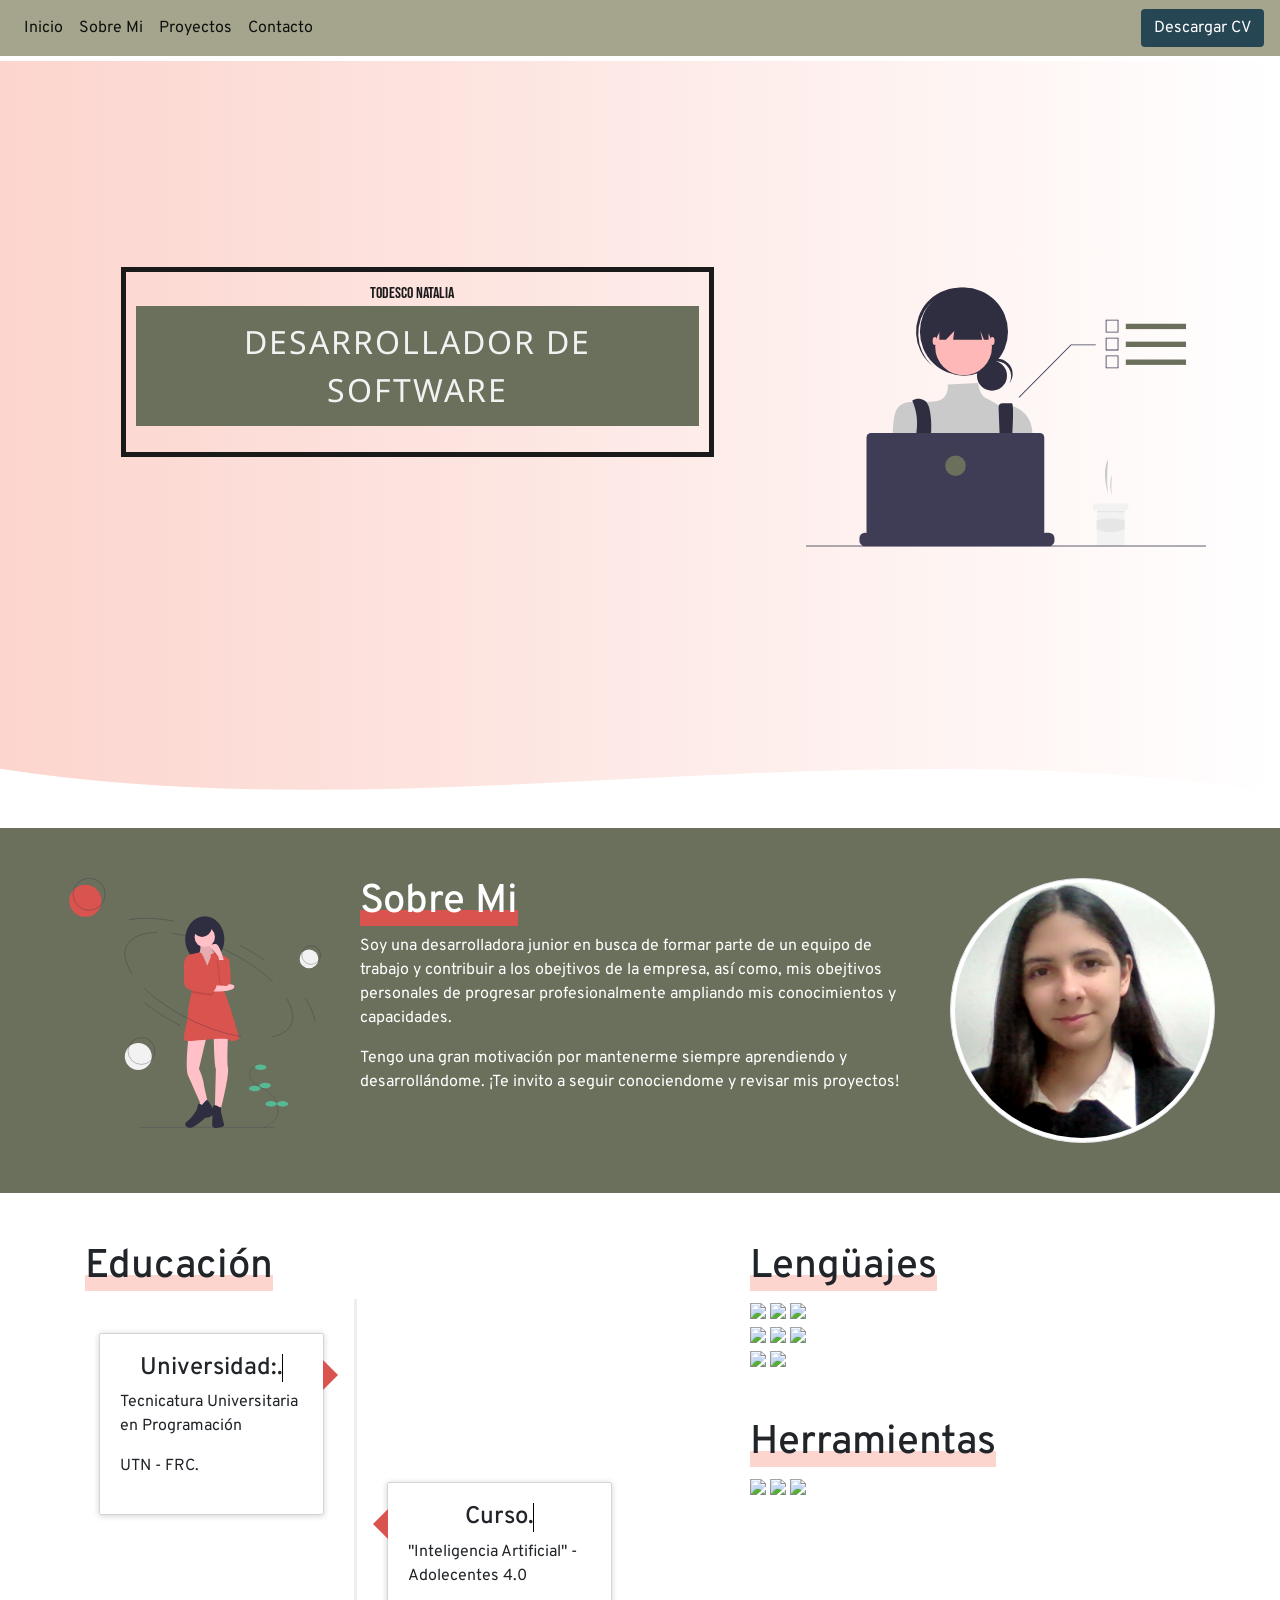
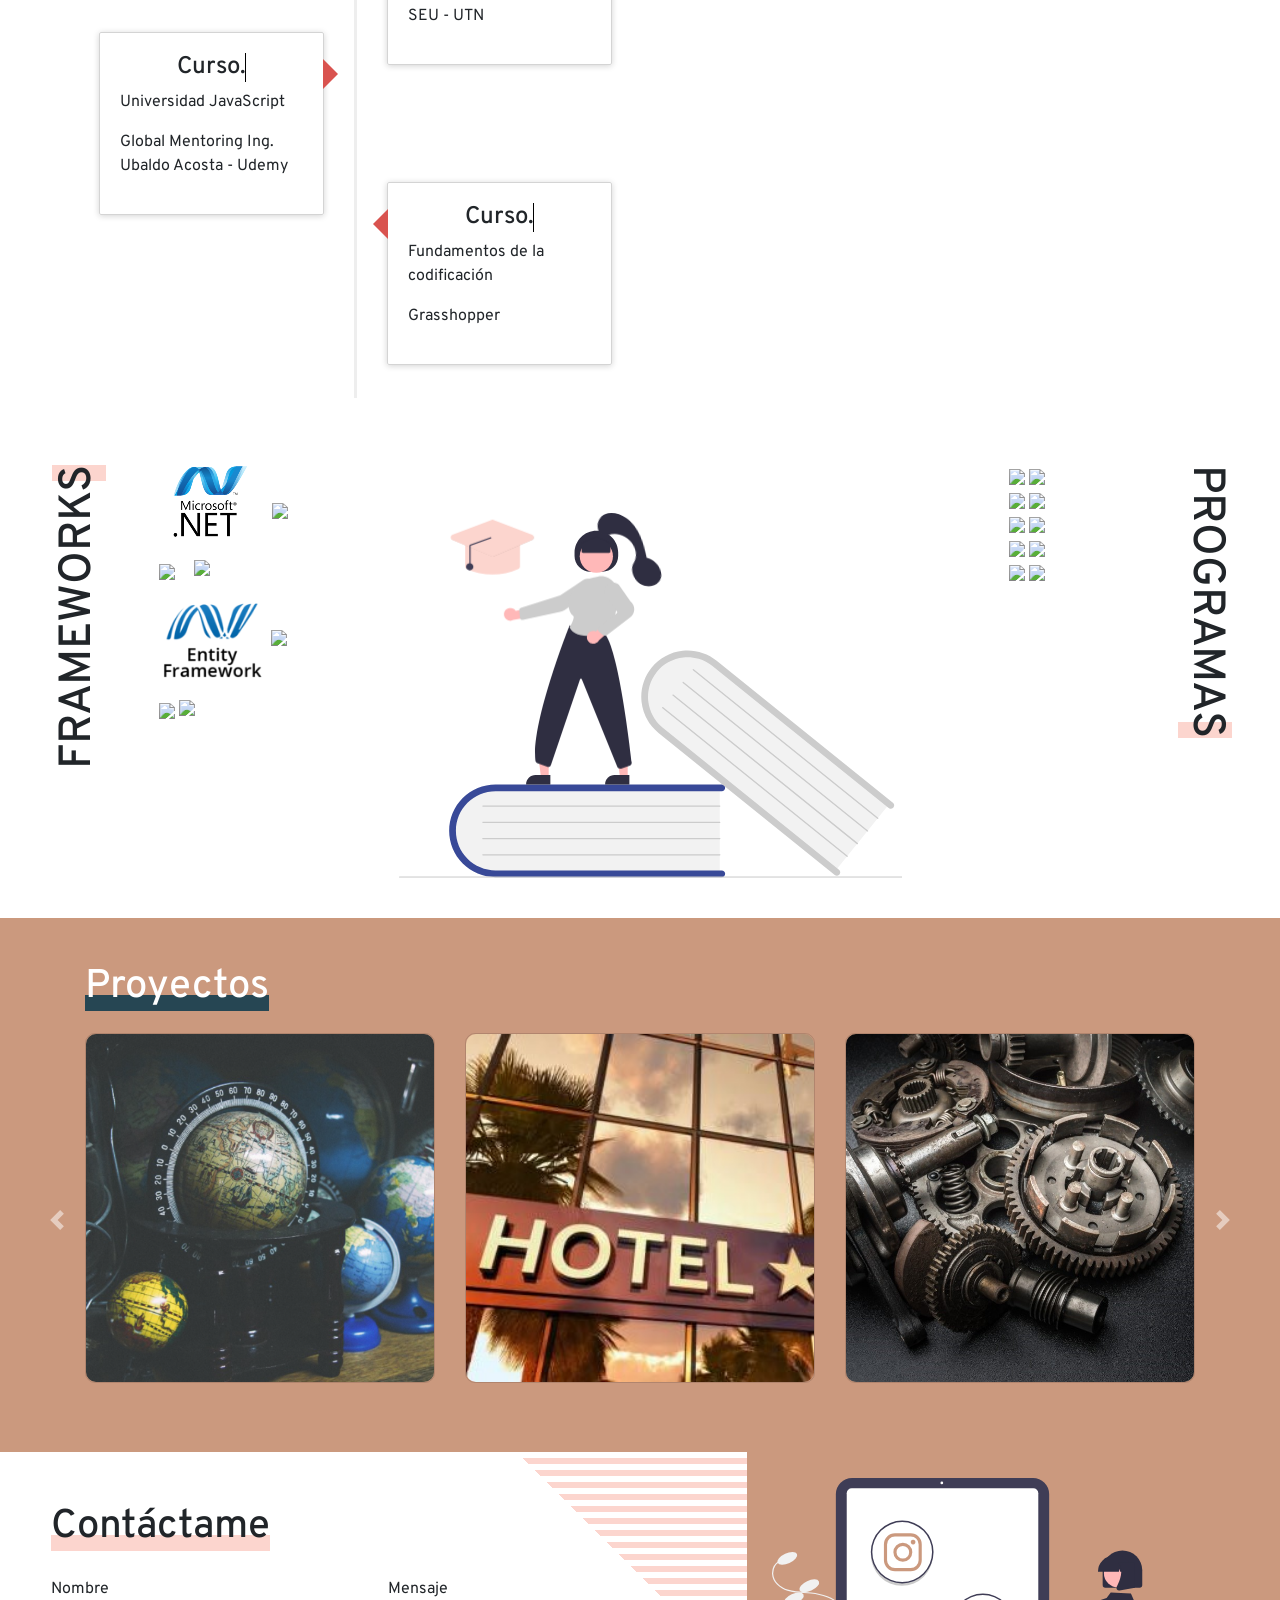
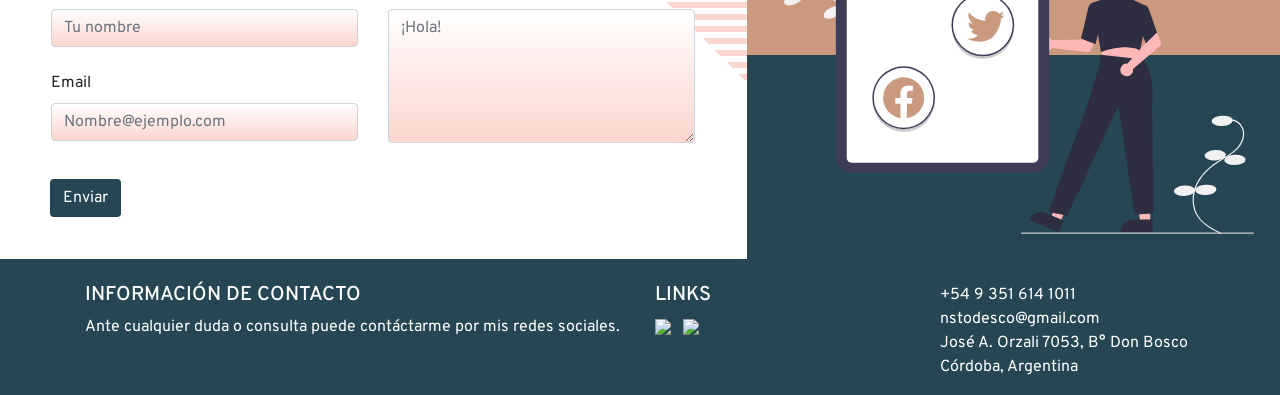
==== commit 33194679: "Actualizacion de projectos (sin links)" ====
--- a/index.html
+++ b/index.html
@@ -318,68 +318,68 @@
                 <div class="carousel-item active">
                   <div class="row row-cols-1 row-cols-md-3">
                     <div class="col mb-4">
-                      <div class="card">
-                        <img src="IMAGENES/fotoCuadrada.png" alt="Avatar" class="image">
-                        <div class="overlay">
-                          <div class="text"><h5 class="card-title">Aplicación del Clima</h5>
-                            <p class="card-text">This is a longer card with supporting text below as a natural lead-in to additional content. This content is a little bit longer.</p>
-                          </div>
-                        </div>
-                      </div>
-                    </div>
-                    <div class="col mb-4">
-                      <div class="card">
-                        <img src="IMAGENES/fotoCuadrada.png" alt="Avatar" class="image">
-                        <div class="overlay">
-                          <div class="text"><h5 class="card-title">Aplicación del Clima</h5>
-                            <p class="card-text">This is a longer card with supporting text below as a natural lead-in to additional content. This content is a little bit longer.</p>
-                          </div>
-                        </div>
-                      </div>
-                    </div>
-                    <div class="col mb-4">
-                      <div class="card">
-                        <img src="IMAGENES/fotoCuadrada.png" alt="Avatar" class="image">
-                        <div class="overlay">
-                          <div class="text"><h5 class="card-title">Aplicación del Clima</h5>
-                            <p class="card-text">This is a longer card with supporting text below as a natural lead-in to additional content. This content is a little bit longer.</p>
-                          </div>
-                        </div>
-                      </div>
+                      <a href="" class="card">
+                        <img src="IMAGENES/projectMapa.png" alt="Avatar" class="image">
+                        <div class="overlay">
+                          <div class="text"><h5 class="card-title">Mapa</h5>
+                            <p class="card-text">Consulta a la API de HERE Technologies para encontrar una ubicación determinada por su longitud y latitid.</p>
+                          </div>
+                        </div>
+                      </a>
+                    </div>
+                    <div class="col mb-4">
+                      <a href="" class="card">
+                        <img src="IMAGENES/projectHotel.jpg" alt="Avatar" class="image">
+                        <div class="overlay">
+                          <div class="text"><h5 class="card-title">Hotel</h5>
+                            <p class="card-text">Landing del hotel "Los Viajeros" con página de presentación, paquetes y formulario de registro.</p>
+                          </div>
+                        </div>
+                      </a>
+                    </div>
+                    <div class="col mb-4">
+                      <a href="" class="card">
+                        <img src="IMAGENES/projectMecanicos.jpg" alt="Avatar" class="image">
+                        <div class="overlay">
+                          <div class="text"><h5 class="card-title">Mecánico</h5>
+                            <p class="card-text">Formulario de registro y listado de los mecánicos almacenados en la base de datos consultados por medio de una API.</p>
+                          </div>
+                        </div>
+                      </a>
                     </div>
                   </div>
                 </div>
                 <div class="carousel-item">
                   <div class="row row-cols-1 row-cols-md-3">
                     <div class="col mb-4">
-                      <div class="card">
-                        <img src="IMAGENES/fotoCuadrada.png" alt="Avatar" class="image">
+                      <a href="" class="card">
+                        <img src="IMAGENES/projectViajes.jpg" alt="Avatar" class="image">
+                        <div class="overlay">
+                          <div class="text"><h5 class="card-title">Agencia de Viajes</h5>
+                            <p class="card-text">Formulario y galería de imagenes para una agencia de viajes.</p>
+                          </div>
+                        </div>
+                      </a>
+                    </div>
+                    <div class="col mb-4">
+                      <a href="" class="card">
+                        <img src="IMAGENES/porjectPortafolio.png" alt="Avatar" class="image">
+                        <div class="overlay">
+                          <div class="text"><h5 class="card-title">Portafolio</h5>
+                            <p class="card-text">Simple portafolio con información personal y proyectos.</p>
+                          </div>
+                        </div>
+                      </a>
+                    </div>
+                    <div class="col mb-4">
+                      <a href="" class="card">
+                        <img src="IMAGENES/projectClima.jpg" alt="Avatar" class="image">
                         <div class="overlay">
                           <div class="text"><h5 class="card-title">Aplicación del Clima</h5>
-                            <p class="card-text">This is a longer card with supporting text below as a natural lead-in to additional content. This content is a little bit longer.</p>
-                          </div>
-                        </div>
-                      </div>
-                    </div>
-                    <div class="col mb-4">
-                      <div class="card">
-                        <img src="IMAGENES/fotoCuadrada.png" alt="Avatar" class="image">
-                        <div class="overlay">
-                          <div class="text"><h5 class="card-title">Aplicación del Clima</h5>
-                            <p class="card-text">This is a longer card with supporting text below as a natural lead-in to additional content. This content is a little bit longer.</p>
-                          </div>
-                        </div>
-                      </div>
-                    </div>
-                    <div class="col mb-4">
-                      <div class="card">
-                        <img src="IMAGENES/fotoCuadrada.png" alt="Avatar" class="image">
-                        <div class="overlay">
-                          <div class="text"><h5 class="card-title">Aplicación del Clima</h5>
-                            <p class="card-text">This is a longer card with supporting text below as a natural lead-in to additional content. This content is a little bit longer.</p>
-                          </div>
-                        </div>
-                      </div>
+                            <p class="card-text">Página web para consultar el estado del clima en el dá y una estimación de ete durante la semana.</p>
+                          </div>
+                        </div>
+                      </a>
                     </div>
                   </div>
               </div>
--- a/css/estilos.css
+++ b/css/estilos.css
@@ -127,6 +127,7 @@
   animation: movimientoY 2.5s linear infinite;
   position: relative;
   z-index: 9;
+  margin-left: 15%;
 }
 #particles-js {
 	height: 85%; 
--- a/css/estilos2.css
+++ b/css/estilos2.css
@@ -27,10 +27,10 @@
 .logotipo .subtitulo {
 	text-align: center;
 	color: var(--profesion);
-	background: var(--logotipo);
+	background: #6b705c;
 	padding: 12px 20px;
 	transition: .5s ease all;
-	font-size: 18px;
+	font-size: 32px;
 	font-family: 'Noto Sans', sans-serif;
 	text-transform: uppercase;
 	letter-spacing: 2px;
@@ -58,7 +58,7 @@
 }
 
 .texto-animado > div span {
-	font-size: 85px;
+	font-size: 102px;
 	font-weight: normal;
 	line-height: 100px;
 }
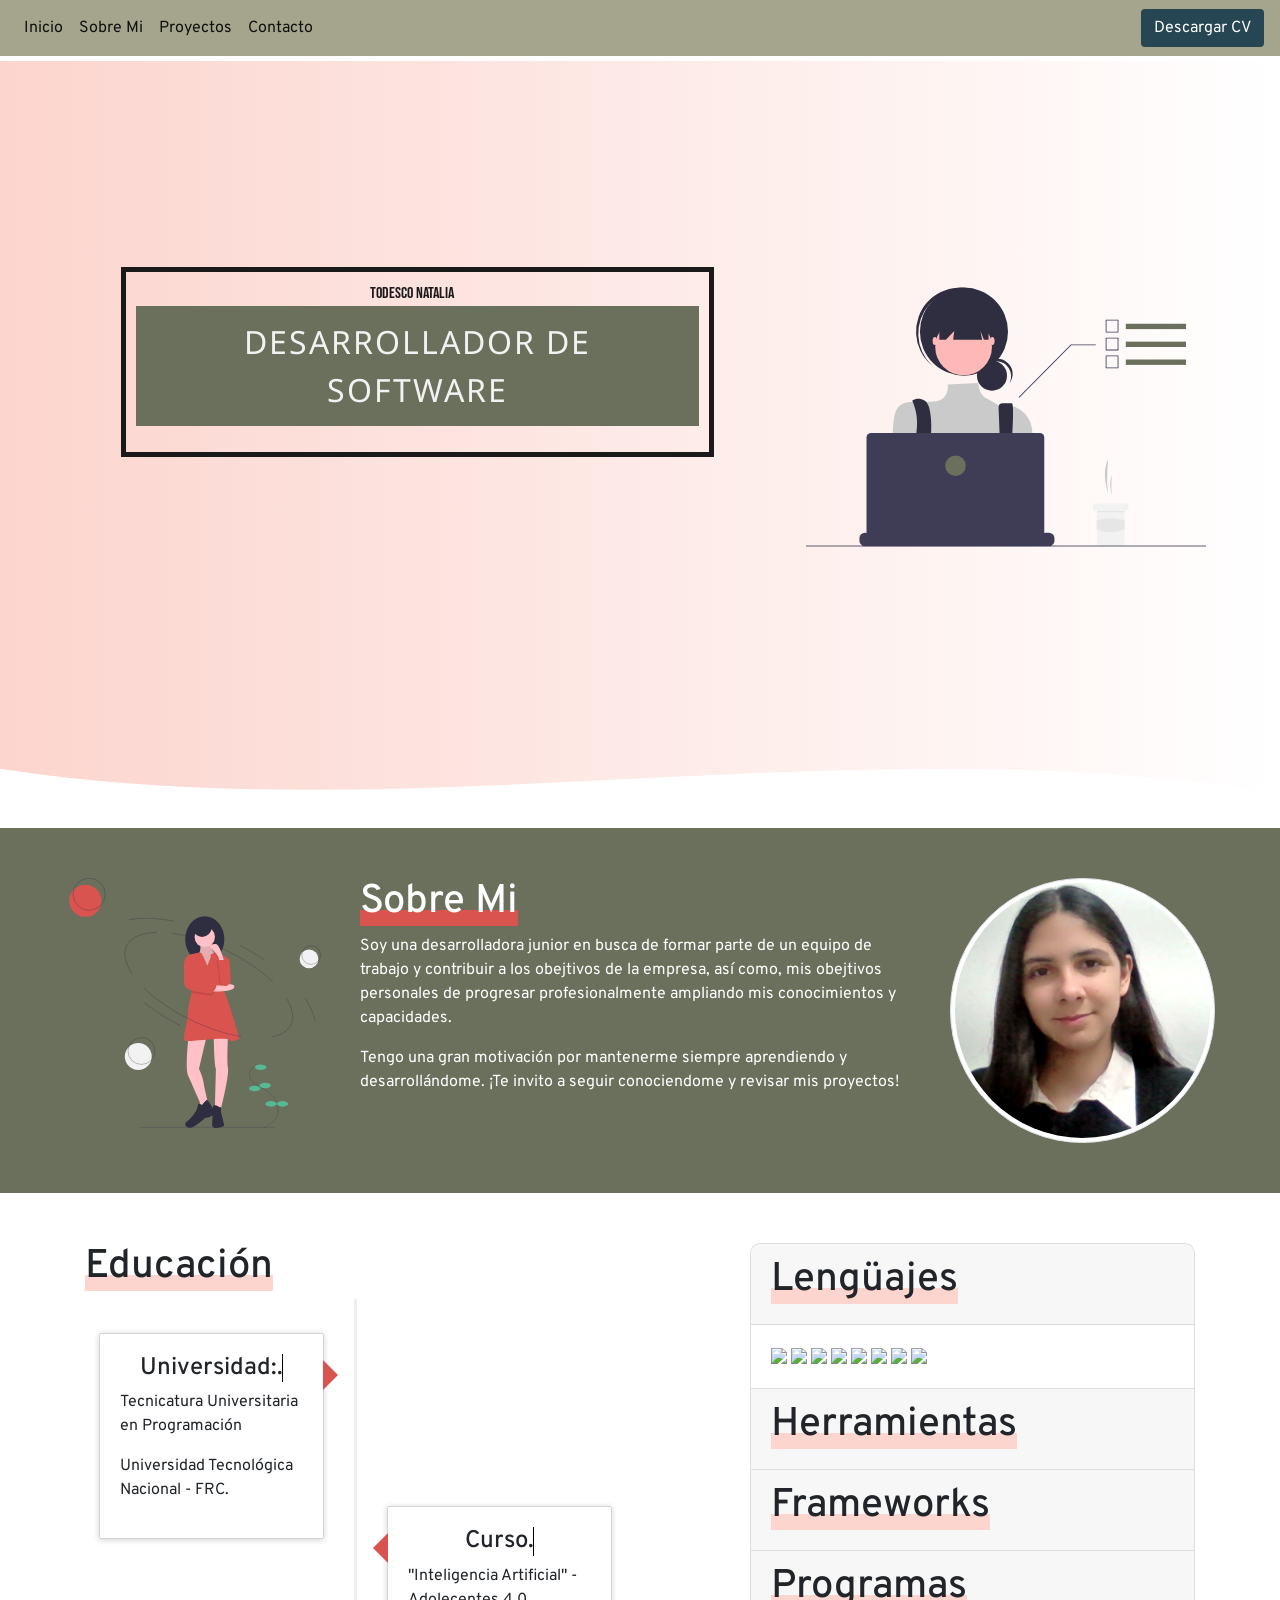
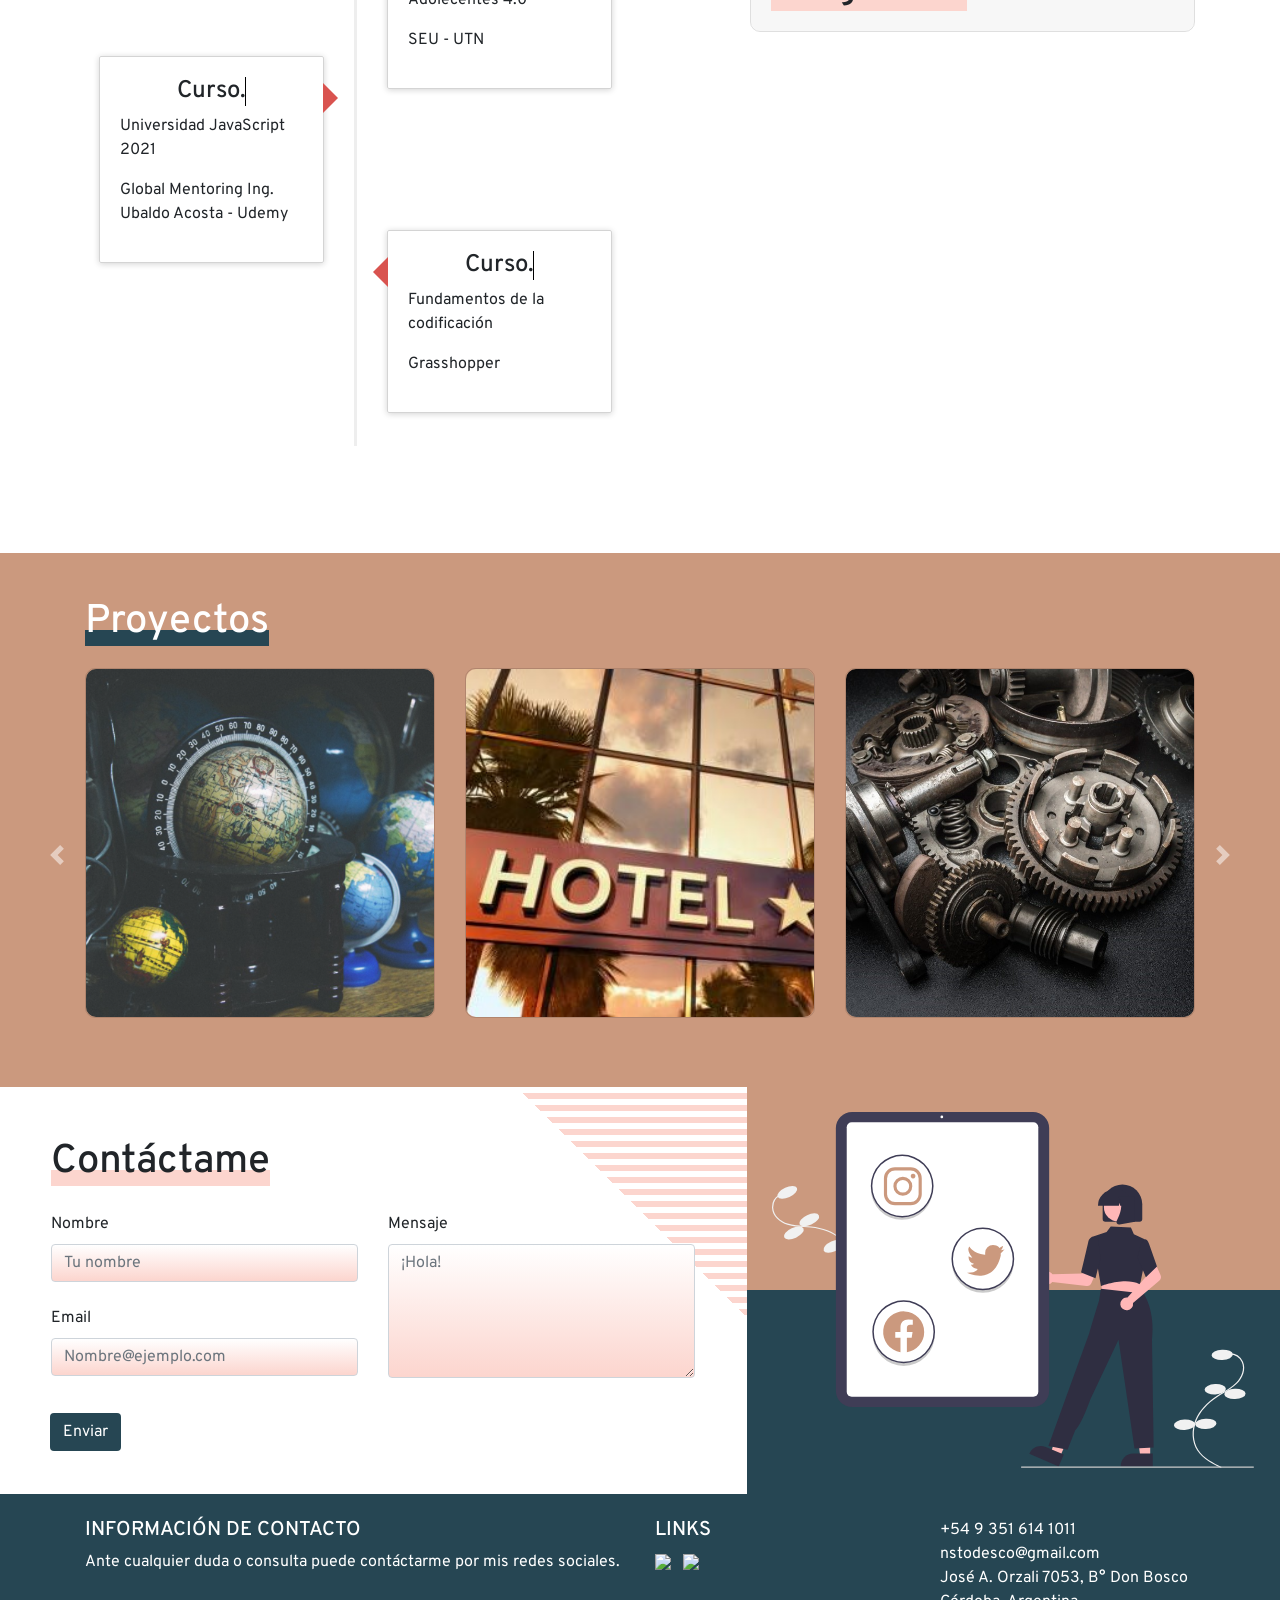
==== commit de7a8a31: "Proyectos agregados" ====
--- a/index.html
+++ b/index.html
@@ -103,7 +103,7 @@
             </div>
         </div>
     </section>
-    <!-- BODY EDUCACION / LENGUAJES / HERRAMIENTAS -->
+    <!-- BODY EDUCACION / LENGUAJES / HERRAMIENTAS / FRAMEWORKS / PROGRAMAS  -->
     <section id="about2">
         <div class="container">
             <div class="row">
@@ -119,7 +119,7 @@
                             </div>
                             <div class="timeline-body">
                               <p>Tecnicatura Universitaria en Programación</p>
-                              <p>UTN - FRC.</p>
+                              <p>Universidad Tecnológica Nacional - FRC.</p>
                             </div>
                           </div>
                         </li>
@@ -142,7 +142,7 @@
                                 <h4 class="timeline-title">Curso.<span>&#160;</span></h4>
                               </div>
                               <div class="timeline-body">
-                                <p>Universidad JavaScript</p>
+                                <p>Universidad JavaScript 2021</p>
                                 <p>Global Mentoring Ing. Ubaldo Acosta - Udemy</p>
                               </div>
                             </div>
@@ -163,149 +163,120 @@
                 </div>
                 <div class="col-1"></div>
                 <!-- LENGUAJES y HERRAMIENTAS -->
-                <div class="col-lg-5 col-md-12 col-sm-12  wow animate__animated animate__flipInY">
-                    <h1 class="Display-5 r-link type1">Lengüajes</h1>
-                    <br>
-                    <img src="https://img.icons8.com/color/125/000000/java-coffee-cup-logo--v2.png"/>
-                    <img src="https://img.icons8.com/color/125/000000/html-5--v1.png"/>
-                    <img src="https://img.icons8.com/color/125/000000/css3.png"/>
-                    <br>
-                    <img src="https://img.icons8.com/color/125/000000/c-sharp-logo-2.png"/>
-                    <img src="https://img.icons8.com/color/125/000000/javascript--v2.png"/>
-                    <img src="https://img.icons8.com/color/125/000000/sql.png"/>
-                    <br>
-                    <img src="https://img.icons8.com/color/125/000000/mysql--v1.png"/>
-                    <img src="https://img.icons8.com/color/125/000000/python--v2.png"/>
-                    <br><br><br>
-                    <h1 class="Display-6 r-link type1">Herramientas</h1>
-                    <br>
-                    <img src="https://img.icons8.com/color/120/000000/git.png"/>      
-                    <img src="https://cdn1.iconfinder.com/data/icons/programming-15/100/ProgrammingC_AJAX-120.png"/>      
-                    <img src="https://img.icons8.com/ios-filled/120/000000/jquery.png"/>
+                <div class="accordion col-lg-5 col-md-12 col-sm-12  wow animate__animated animate__flipInY" id="accordionExample">
+                  <div class="card">
+                    <div class="card-header" id="headingOne">
+                      <h1 class="Display-5 r-link type1" type="button" data-toggle="collapse" data-target="#collapseOne" aria-expanded="true" aria-controls="collapseOne"> Lengüajes</h1>
+                    </div>
+                    <div id="collapseOne" class="collapse show" aria-labelledby="headingOne" data-parent="#accordionExample">
+                      <div class="card-body">
+                        <img src="https://img.icons8.com/color/125/000000/java-coffee-cup-logo--v2.png"/>
+                        <img src="https://img.icons8.com/color/125/000000/html-5--v1.png"/>
+                        <img src="https://img.icons8.com/color/125/000000/css3.png"/>
+                        
+                        <img src="https://img.icons8.com/color/125/000000/c-sharp-logo-2.png"/>
+                        <img src="https://img.icons8.com/color/125/000000/javascript--v2.png"/>
+                        <img src="https://img.icons8.com/color/125/000000/sql.png"/>
+                        
+                        <img src="https://img.icons8.com/color/125/000000/mysql--v1.png"/>
+                        <img src="https://img.icons8.com/color/125/000000/python--v2.png"/>
+                      </div>
+                    </div>
+                  </div>
+                  <div class="card">
+                    <div class="card-header" id="headingTwo">
+                      <h1 class="Display-5 r-link type1" type="button" data-toggle="collapse" data-target="#collapseTwo" aria-expanded="true" aria-controls="collapseTwo">Herramientas</h1>
+                    </div>
+                    <div id="collapseTwo" class="collapse" aria-labelledby="headingTwo" data-parent="#accordionExample">
+                      <div class="card-body">
+                        <img src="https://img.icons8.com/color/120/000000/git.png"/>      
+                        <img src="https://cdn1.iconfinder.com/data/icons/programming-15/100/ProgrammingC_AJAX-120.png"/>      
+                        <img src="https://img.icons8.com/ios-filled/120/000000/jquery.png"/>
+                      </div>
+                    </div>
+                  </div>
+                  <div class="card">
+                    <div class="card-header" id="headingThree">
+                      <h1 class="Display-5 r-link type1" type="button" data-toggle="collapse" data-target="#collapseThree" aria-expanded="true" aria-controls="collapseThree">Frameworks</h1>
+                    </div>
+                    <div id="collapseThree" class="collapse" aria-labelledby="headingThree" data-parent="#accordionExample">
+                      <div class="card-body">
+                        <img src="https://upload.wikimedia.org/wikipedia/commons/thumb/e/ee/.NET_Core_Logo.svg/90px-.NET_Core_Logo.svg.png"/>
+                        <img style="height: 106px;" src="IMAGENES/entity.ico"/>
+                        <img src="https://img.icons8.com/color/110/000000/bootstrap.png"/>
+                        <img src="IMAGENES/net.png"/>
+                      </div>
+                    </div>
+                  </div>
+                  <div class="card">
+                    <div class="card-header" id="headingFour">
+                      <h1 class="Display-5 r-link type1" type="button" data-toggle="collapse" data-target="#collapseFour" aria-expanded="true" aria-controls="collapseFour">Programas</h1>
+                    </div>
+                    <div id="collapseFour" class="collapse" aria-labelledby="headingFour" data-parent="#accordionExample">
+                      <div class="card-body">
+                        <img class="icono" src="https://img.icons8.com/fluent/110/000000/visual-studio-2019.png"/> 
+                        <img class="icono" src="https://img.icons8.com/color/110/000000/visual-studio-code-2019.png"/>
+                        <img class="icono" src="https://img.icons8.com/color/110/000000/microsoft-sql-server.png"/>
+                        
+                        <img class="icono" src="https://img.icons8.com/windows/110/000000/netbeans.png"/>
+                        <img class="icono" src="https://img.icons8.com/color/110/000000/postgreesql.png"/>
+                      </div>
+                    </div>
+                  </div>
                 </div>
           </div>
         </div>
     </section>
     <!-- BODY FRAMEWORKS / PROGRAMAS -->
-    <section class="container-fluid">
-        <div class="row">
-          <!-- FRAMEWORKS -->
-            <div class="col-lg-1 col-md-1 col-sm-12 wow animate__animated animate__zoomInLeft">
-                <h1 class="Display-6 r-link type1 f">FRAMEWORKS</h1> </div>
-            <div class="col-lg-2 col-md-4 col-sm-12 wow animate__animated animate__zoomInLeft" id="iconframes">
-                  <img style="margin-bottom: 10%;" class="fram icono" src="IMAGENES/net.png"/>
-                  <span class="d-inline-block" data-toggle="popover" data-content="Microsoft .Net">
-                    <img class="arrow" src="https://img.icons8.com/ios-glyphs/35/000000/double-right--v2.png"/>
-                  </span>
-                
-                  <img class="frame icono" src="https://upload.wikimedia.org/wikipedia/commons/thumb/e/ee/.NET_Core_Logo.svg/95px-.NET_Core_Logo.svg.png"/>
-                  <span class="d-inline-block" data-toggle="popover" data-content=".Net Core">
-                    <img class="arrow" src="https://img.icons8.com/ios-glyphs/35/000000/double-right--v2.png"/>
-                  </span>
-                
-                  <img class="framew icono" src="IMAGENES/entity.ico"/>
-                  <span class="d-inline-block" data-toggle="popover" data-content="Entity Framework">
-                    <img id="arrow" src="https://img.icons8.com/ios-glyphs/35/000000/double-right--v2.png"/>
-                  </span>   
-                
-                  <img class="frame icono" src="https://img.icons8.com/color/110/000000/bootstrap.png"/>
-                  <span class="d-inline-block" data-toggle="popover" data-content="Bootstrap">
-                    <img id="arrow" src="https://img.icons8.com/ios-glyphs/35/000000/double-right--v2.png"/>
-                  </span>
-
-                  <!-- <img class="frame icono" src="https://img.icons8.com/color/105/fa314a/angularjs.png"/>
-                  <span class="d-inline-block" data-toggle="popover" data-content="Angular">
-                    <img id="arrow" src="https://img.icons8.com/ios-glyphs/35/000000/double-right--v2.png"/>
-                  </span> 
-                  <br><br> -->
-            </div>
-            <!-- IMAGEN -->
-            <div class="col-lg-5 col-md-1 col-sm-12" id="fpImg"><br><br>
-              <svg class="img-fluid" width="744" height="540" viewBox="0 0 744 540" fill="none" xmlns="http://www.w3.org/2000/svg">
-                <g id="education 1" clip-path="url(#clip0)">
-                <path id="Vector" d="M474.114 404.286V534.286H148.415C111.306 534.286 81.1141 505.126 81.1141 469.286C81.1141 433.446 111.306 404.286 148.415 404.286H474.114Z" fill="#F2F2F2"/>
-                <path id="Vector_2" d="M482.114 533.286C482.114 534.612 481.587 535.883 480.649 536.821C479.712 537.759 478.44 538.285 477.114 538.286H142.614C124.447 538.286 107.024 531.069 94.1773 518.223C81.3311 505.377 74.1141 487.953 74.1141 469.786C74.1141 451.619 81.3311 434.195 94.1773 421.349C107.024 408.503 124.447 401.286 142.614 401.286H477.114C478.44 401.286 479.712 401.813 480.65 402.75C481.587 403.688 482.114 404.96 482.114 406.286C482.114 407.612 481.587 408.884 480.65 409.822C479.712 410.759 478.44 411.286 477.114 411.286H142.614C127.099 411.286 112.219 417.449 101.248 428.42C90.2775 439.391 84.1141 454.271 84.1141 469.786C84.1141 485.301 90.2775 500.181 101.248 511.152C112.219 522.123 127.099 528.286 142.614 528.286H477.114C478.44 528.287 479.712 528.813 480.649 529.751C481.587 530.689 482.114 531.96 482.114 533.286Z" fill="#384998"/>
-                <path id="Vector_3" d="M474.114 434.286H124.114C123.849 434.286 123.595 434.181 123.407 433.993C123.22 433.806 123.114 433.551 123.114 433.286C123.114 433.021 123.22 432.766 123.407 432.579C123.595 432.391 123.849 432.286 124.114 432.286H474.114C474.379 432.286 474.634 432.391 474.821 432.579C475.009 432.766 475.114 433.021 475.114 433.286C475.114 433.551 475.009 433.806 474.821 433.993C474.634 434.181 474.379 434.286 474.114 434.286Z" fill="#CCCCCC"/>
-                <path id="Vector_4" d="M474.114 458.286H124.114C123.849 458.286 123.595 458.181 123.407 457.993C123.22 457.806 123.114 457.551 123.114 457.286C123.114 457.021 123.22 456.766 123.407 456.579C123.595 456.391 123.849 456.286 124.114 456.286H474.114C474.379 456.286 474.634 456.391 474.821 456.579C475.009 456.766 475.114 457.021 475.114 457.286C475.114 457.551 475.009 457.806 474.821 457.993C474.634 458.181 474.379 458.286 474.114 458.286Z" fill="#CCCCCC"/>
-                <path id="Vector_5" d="M474.114 482.286H124.114C123.849 482.286 123.595 482.181 123.407 481.993C123.22 481.806 123.114 481.551 123.114 481.286C123.114 481.021 123.22 480.766 123.407 480.579C123.595 480.391 123.849 480.286 124.114 480.286H474.114C474.379 480.286 474.634 480.391 474.821 480.579C475.009 480.766 475.114 481.021 475.114 481.286C475.114 481.551 475.009 481.806 474.821 481.993C474.634 482.181 474.379 482.286 474.114 482.286Z" fill="#CCCCCC"/>
-                <path id="Vector_6" d="M474.114 506.286H124.114C123.849 506.286 123.595 506.181 123.407 505.993C123.22 505.806 123.114 505.551 123.114 505.286C123.114 505.021 123.22 504.766 123.407 504.579C123.595 504.391 123.849 504.286 124.114 504.286H474.114C474.379 504.286 474.634 504.391 474.821 504.579C475.009 504.766 475.114 505.021 475.114 505.286C475.114 505.551 475.009 505.806 474.821 505.993C474.634 506.181 474.379 506.286 474.114 506.286Z" fill="#CCCCCC"/>
-                <path id="Vector_7" d="M725.832 428.757L644.267 529.985L390.652 325.635C361.756 302.352 356.541 260.703 379.028 232.795C401.515 204.887 443.32 201.124 472.216 224.407L725.832 428.757Z" fill="#F2F2F2"/>
-                <path id="Vector_8" d="M651.124 534.226C650.291 535.258 649.083 535.918 647.765 536.059C646.447 536.201 645.126 535.814 644.093 534.982L383.625 325.11C369.478 313.711 360.439 297.16 358.496 279.097C356.553 261.034 361.865 242.939 373.263 228.792C384.662 214.646 401.213 205.606 419.276 203.663C437.34 201.72 455.435 207.032 469.581 218.431L730.05 428.303C730.562 428.715 730.987 429.224 731.302 429.8C731.617 430.376 731.816 431.009 731.886 431.662C731.957 432.315 731.898 432.976 731.713 433.606C731.528 434.236 731.221 434.824 730.808 435.335C730.396 435.847 729.887 436.272 729.311 436.587C728.734 436.902 728.101 437.1 727.448 437.17C726.795 437.24 726.135 437.181 725.505 436.995C724.874 436.81 724.287 436.502 723.776 436.09L463.307 226.218C457.325 221.394 450.452 217.796 443.08 215.629C435.707 213.463 427.98 212.77 420.34 213.59C412.699 214.411 405.295 216.728 398.551 220.411C391.806 224.093 385.854 229.068 381.032 235.052C376.211 241.035 372.616 247.91 370.452 255.284C368.288 262.657 367.598 270.384 368.422 278.024C369.245 285.664 371.566 293.067 375.251 299.81C378.936 306.553 383.913 312.504 389.899 317.323L650.367 527.196C651.4 528.028 652.059 529.236 652.201 530.554C652.343 531.872 651.955 533.193 651.124 534.226V534.226Z" fill="#CCCCCC"/>
-                <path id="Vector_9" d="M707.009 452.117L434.471 232.52C434.369 232.438 434.284 232.336 434.221 232.221C434.158 232.105 434.118 231.979 434.104 231.848C434.09 231.718 434.102 231.586 434.139 231.46C434.176 231.334 434.237 231.216 434.32 231.114C434.402 231.012 434.504 230.927 434.619 230.864C434.734 230.801 434.861 230.761 434.991 230.747C435.122 230.733 435.254 230.745 435.38 230.782C435.506 230.819 435.623 230.88 435.726 230.963L708.264 450.56C708.366 450.642 708.451 450.744 708.515 450.859C708.578 450.975 708.617 451.101 708.632 451.232C708.646 451.362 708.634 451.495 708.597 451.621C708.56 451.747 708.498 451.865 708.416 451.967C708.334 452.069 708.232 452.154 708.116 452.217C708.001 452.28 707.874 452.32 707.744 452.334C707.613 452.348 707.481 452.336 707.355 452.299C707.229 452.262 707.111 452.2 707.009 452.117V452.117Z" fill="#CCCCCC"/>
-                <path id="Vector_10" d="M691.951 470.806L419.413 251.208C419.207 251.042 419.075 250.8 419.047 250.537C419.019 250.273 419.096 250.009 419.263 249.803C419.429 249.597 419.67 249.465 419.934 249.436C420.197 249.408 420.461 249.485 420.668 249.651L693.206 469.248C693.308 469.331 693.393 469.432 693.456 469.548C693.52 469.663 693.559 469.789 693.573 469.92C693.588 470.051 693.576 470.183 693.539 470.309C693.502 470.435 693.44 470.553 693.358 470.655C693.275 470.758 693.174 470.843 693.058 470.906C692.943 470.969 692.816 471.008 692.686 471.022C692.555 471.036 692.423 471.024 692.297 470.987C692.171 470.95 692.053 470.888 691.951 470.806V470.806Z" fill="#CCCCCC"/>
-                <path id="Vector_11" d="M676.893 489.494L404.355 269.897C404.148 269.73 404.016 269.489 403.988 269.225C403.959 268.961 404.037 268.697 404.203 268.491C404.37 268.284 404.611 268.152 404.875 268.124C405.139 268.095 405.403 268.173 405.61 268.339L678.148 487.937C678.25 488.019 678.335 488.121 678.398 488.236C678.461 488.351 678.5 488.478 678.514 488.608C678.528 488.739 678.517 488.871 678.48 488.997C678.443 489.123 678.381 489.24 678.299 489.343C678.216 489.445 678.115 489.53 677.999 489.593C677.884 489.656 677.758 489.695 677.627 489.71C677.497 489.724 677.364 489.712 677.238 489.675C677.112 489.638 676.995 489.576 676.893 489.494V489.494Z" fill="#CCCCCC"/>
-                <path id="Vector_12" d="M661.835 508.182L389.297 288.585C389.194 288.503 389.109 288.401 389.046 288.286C388.983 288.17 388.944 288.044 388.93 287.913C388.916 287.783 388.927 287.651 388.964 287.525C389.001 287.399 389.063 287.281 389.145 287.179C389.228 287.077 389.329 286.992 389.445 286.929C389.56 286.866 389.686 286.826 389.817 286.812C389.948 286.798 390.08 286.81 390.206 286.847C390.332 286.884 390.449 286.945 390.551 287.028L663.089 506.625C663.192 506.707 663.277 506.809 663.34 506.924C663.403 507.04 663.443 507.166 663.457 507.297C663.471 507.427 663.46 507.56 663.423 507.686C663.386 507.812 663.324 507.929 663.242 508.032C663.159 508.134 663.057 508.219 662.942 508.282C662.827 508.345 662.7 508.385 662.569 508.399C662.439 508.413 662.307 508.401 662.18 508.364C662.054 508.326 661.937 508.265 661.835 508.182V508.182Z" fill="#CCCCCC"/>
-                <path id="Vector_13" d="M743 539.286H1C0.734784 539.286 0.480429 539.181 0.292892 538.993C0.105356 538.806 0 538.551 0 538.286C0 538.021 0.105356 537.766 0.292892 537.579C0.480429 537.391 0.734784 537.286 1 537.286H743C743.265 537.286 743.52 537.391 743.707 537.579C743.895 537.766 744 538.021 744 538.286C744 538.551 743.895 538.806 743.707 538.993C743.52 539.181 743.265 539.286 743 539.286Z" fill="#CCCCCC"/>
-                <path id="Vector_14" d="M338.081 390.622L326.649 390.621L321.212 346.525L338.085 346.527L338.081 390.622Z" fill="#FFB8B8"/>
-                <path id="Vector_15" d="M318.482 387.355H340.53V401.236H304.6C304.6 399.413 304.96 397.608 305.657 395.924C306.355 394.24 307.377 392.71 308.666 391.42C309.955 390.131 311.486 389.109 313.17 388.411C314.854 387.714 316.659 387.355 318.482 387.355V387.355Z" fill="#2F2E41"/>
-                <path id="Vector_16" d="M221.286 390.622L209.854 390.621L204.417 346.525L221.29 346.527L221.286 390.622Z" fill="#FFB8B8"/>
-                <path id="Vector_17" d="M201.688 387.355H223.736V401.236H187.806C187.806 399.413 188.165 397.608 188.863 395.924C189.56 394.24 190.583 392.71 191.872 391.42C193.161 390.131 194.691 389.109 196.375 388.411C198.06 387.714 199.865 387.355 201.688 387.355V387.355Z" fill="#2F2E41"/>
-                <path id="Vector_18" d="M259.471 63.5331V58.533C259.471 49.9798 262.869 41.7769 268.917 35.7288C274.965 29.6808 283.168 26.283 291.721 26.283H291.721C300.274 26.283 308.477 29.6808 314.525 35.7288C320.573 41.7769 323.971 49.9798 323.971 58.533V63.5331C323.971 69.6994 321.521 75.6131 317.161 79.9733C312.801 84.3335 306.887 86.7831 300.721 86.7831H282.721C279.668 86.7831 276.644 86.1817 273.823 85.0133C271.003 83.8449 268.44 82.1323 266.281 79.9733C264.122 77.8144 262.409 75.2513 261.241 72.4305C260.072 69.6097 259.471 66.5863 259.471 63.5331V63.5331Z" fill="#2F2E41"/>
-                <path id="Vector_19" d="M291.721 88.5035C305.286 88.5035 316.282 77.5072 316.282 63.9425C316.282 50.3778 305.286 39.3815 291.721 39.3815C278.156 39.3815 267.16 50.3778 267.16 63.9425C267.16 77.5072 278.156 88.5035 291.721 88.5035Z" fill="#FFB8B8"/>
-                <g id="brazo">
-                <path id="Vector_20" d="M158.125 148.356C159.121 147.414 160.312 146.703 161.614 146.272C162.915 145.841 164.295 145.7 165.656 145.86C167.018 146.02 168.328 146.477 169.494 147.198C170.66 147.919 171.653 148.886 172.405 150.033L193.459 146.05L199 158.255L169.188 163.462C167.178 164.596 164.822 164.954 162.566 164.468C160.31 163.982 158.311 162.685 156.947 160.823C155.583 158.961 154.95 156.663 155.167 154.365C155.384 152.068 156.436 149.929 158.125 148.356V148.356Z" fill="#FFB8B8"/>
-                <path id="Vector_21" d="M272.573 103.971L272.848 104.388L238.322 127.133L180.064 145.736C179.291 145.984 178.629 146.492 178.189 147.174C177.75 147.856 177.56 148.668 177.652 149.474L178.923 160.421C178.979 160.905 179.136 161.373 179.384 161.793C179.631 162.213 179.964 162.577 180.36 162.861C180.757 163.146 181.208 163.344 181.685 163.443C182.163 163.543 182.656 163.542 183.133 163.439L237.963 151.687C240.616 151.121 243.125 150.017 245.334 148.441L284.122 120.844C285.528 119.838 286.65 118.486 287.379 116.918C288.107 115.35 288.418 113.62 288.28 111.897C288.138 110.171 287.549 108.512 286.571 107.083C285.593 105.654 284.26 104.504 282.703 103.746C281.146 102.989 279.418 102.65 277.69 102.762C275.962 102.875 274.294 103.435 272.848 104.388L272.573 103.971Z" fill="#CCCCCC"/>
-                </g>
-                <path id="Vector_22" d="M326.853 378.109C325.976 378.109 325.117 377.853 324.382 377.374C323.648 376.894 323.068 376.211 322.715 375.407L270.306 245.907C270.183 245.626 269.978 245.389 269.717 245.228C269.456 245.068 269.152 244.991 268.846 245.008C268.54 245.025 268.247 245.136 268.006 245.325C267.765 245.514 267.587 245.772 267.497 246.065L224.739 372.138C224.558 372.725 224.26 373.269 223.861 373.736C223.463 374.203 222.973 374.583 222.422 374.854C221.871 375.125 221.271 375.28 220.658 375.31C220.045 375.341 219.432 375.245 218.857 375.03L204.519 369.653C203.74 369.363 203.058 368.864 202.546 368.21C202.035 367.556 201.715 366.773 201.622 365.948C195.171 309.756 251.422 167.918 251.991 166.492L252.148 166.097L303.425 177.44L303.532 177.556C323.99 199.874 340.806 340.638 343.969 368.63C344.087 369.641 343.857 370.662 343.317 371.525C342.776 372.388 341.959 373.041 340.998 373.377L328.341 377.853C327.863 378.022 327.36 378.109 326.853 378.109Z" fill="#2F2E41"/>
-                <path id="Vector_23" d="M282.673 182.006C270.249 182.006 256.398 179.529 252.135 169.305L252.037 169.07L252.169 168.852C255.534 163.331 259.982 153.912 257.591 152.144C252.882 148.662 250.597 142.934 250.8 135.118C251.24 118.153 262.8 103.09 279.566 97.636H279.566C284.246 96.1384 289.008 94.9122 293.829 93.9636C297.344 93.2545 300.972 93.3325 304.453 94.1921C307.934 95.0517 311.181 96.6716 313.962 98.9353C316.777 101.214 319.053 104.088 320.626 107.351C322.198 110.613 323.029 114.184 323.057 117.806C323.233 135.937 320.442 161.189 306.145 178.526C305.475 179.331 304.543 179.873 303.512 180.057C296.634 181.302 289.662 181.953 282.673 182.006Z" fill="#CCCCCC"/>
-                <path id="Vector_24" d="M278.051 181.327C278.727 178.901 280.333 176.841 282.52 175.593C284.707 174.345 287.298 174.011 289.73 174.663C290.226 174.801 290.71 174.981 291.177 175.199L307.164 160.65L318.282 168.14L295.42 188.371C294.388 190.232 292.763 191.695 290.803 192.526C288.844 193.357 286.663 193.509 284.607 192.958C283.41 192.63 282.289 192.068 281.31 191.305C280.331 190.541 279.513 189.591 278.903 188.51C278.294 187.428 277.904 186.236 277.758 185.004C277.612 183.771 277.711 182.521 278.051 181.327V181.327Z" fill="#FFB8B8"/>
-                <path id="Vector_25" d="M304.632 181.511C303.594 181.512 302.589 181.153 301.786 180.496L295.482 175.345C294.956 174.915 294.535 174.372 294.249 173.757C293.963 173.141 293.82 172.469 293.83 171.791C293.841 171.112 294.004 170.444 294.309 169.838C294.614 169.232 295.052 168.702 295.591 168.289L322.033 148.01C322.346 147.768 322.552 147.413 322.605 147.02C322.658 146.628 322.554 146.231 322.316 145.915L305.996 124.339C304.1 121.84 303.149 118.752 303.311 115.619C303.473 112.487 304.739 109.513 306.883 107.224V107.224C309.142 104.785 312.234 103.284 315.548 103.019C318.861 102.754 322.154 103.745 324.771 105.794L324.874 105.903L341.916 130.305C343.759 131.75 345.243 133.601 346.252 135.714C347.261 137.828 347.768 140.146 347.733 142.487C347.698 144.829 347.122 147.13 346.051 149.212C344.979 151.295 343.441 153.101 341.556 154.49L307.31 180.629C306.535 181.202 305.596 181.511 304.632 181.511Z" fill="#CCCCCC"/>
-                <path id="Vector_26" d="M269.965 57.033V44.8469L291.721 35.3469L312.465 44.8469V57.033C312.465 57.5635 312.254 58.0722 311.879 58.4473C311.504 58.8223 310.996 59.033 310.465 59.033H271.965C271.435 59.033 270.926 58.8223 270.551 58.4473C270.176 58.0722 269.965 57.5635 269.965 57.033Z" fill="#2F2E41"/>
-                <g id="Pelo">
-                <path id="Vector_27" d="M290.722 27.8997C287.523 17.6611 294.241 5.92731 304.173 1.87464C314.105 -2.17803 325.986 0.654912 334.367 7.35053C342.747 14.0462 347.946 24.0749 350.701 34.4417C353.456 44.8085 353.979 55.6185 354.488 66.3331C366.69 68.5745 374.991 83.0473 370.763 94.7114C366.536 106.375 350.891 112.17 340.086 106.074C329.281 99.9772 326.151 83.5891 333.949 73.94C337.639 69.3743 339.7 63.708 339.807 57.8385C339.913 51.9691 338.057 46.2321 334.535 41.536C331.012 36.84 326.023 33.4535 320.359 31.9128C314.694 30.3722 308.677 30.7654 303.262 33.0303C297.248 35.5452 289.702 29.0109 290.722 27.8997Z" fill="#2F2E41"/>
-                </g>
-                <g id="GroupGorro">
-                <path id="sombrero" d="M153.614 101.083C139.005 100.987 124.578 97.8272 111.266 91.8079C110.474 91.4547 109.801 90.8787 109.33 90.15C108.859 89.4213 108.611 88.5715 108.614 87.7039V51.2859C108.615 50.0929 109.09 48.949 109.934 48.1054C110.777 47.2618 111.921 46.7873 113.114 46.7859H194.114C195.307 46.7873 196.451 47.2618 197.295 48.1055C198.138 48.9491 198.613 50.0929 198.614 51.2859V87.7039C198.618 88.5715 198.369 89.4214 197.898 90.1501C197.427 90.8787 196.755 91.4548 195.962 91.808C182.65 97.8272 168.224 100.987 153.614 101.083V101.083Z" fill="#FCD5CE"/>
-                <path id="Vector_28" opacity="0.2" d="M218.965 40.2738L155.592 67.373C155.098 67.5842 154.566 67.6938 154.029 67.6951C153.491 67.6964 152.959 67.5894 152.464 67.3805L88.2323 40.2817C87.4257 39.9495 86.7527 39.358 86.3197 38.6006C86.0365 39.0917 85.861 39.6375 85.8049 40.2016C85.7487 40.7658 85.8132 41.3354 85.9941 41.8727C86.175 42.41 86.4681 42.9027 86.854 43.3181C87.2399 43.7334 87.7097 44.0619 88.2323 44.2817L152.464 71.3805C152.959 71.5894 153.491 71.6964 154.029 71.6951C154.566 71.6938 155.098 71.5842 155.592 71.373L218.965 44.2738C219.485 44.052 219.952 43.7225 220.335 43.307C220.718 42.8914 221.009 42.3994 221.188 41.8632C221.367 41.3271 221.43 40.759 221.374 40.1966C221.317 39.6342 221.142 39.0902 220.859 38.6006C220.429 39.3519 219.763 39.9401 218.965 40.2738V40.2738Z" fill="black"/>
-                <path id="sombrero_2" d="M153.603 71.5799C153.003 71.5804 152.408 71.4609 151.854 71.2283L87.6224 44.1287C86.7941 43.7793 86.0894 43.1897 85.5993 42.4361C85.1092 41.6824 84.856 40.7993 84.8725 39.9004C84.8889 39.0016 85.1743 38.1282 85.6917 37.3931C86.2092 36.6579 86.9349 36.0945 87.7755 35.7757L152.008 11.408C153.043 11.0137 154.187 11.0161 155.22 11.4148L218.592 35.7825C219.427 36.1039 220.148 36.6674 220.662 37.4008C221.176 38.1342 221.459 39.0042 221.476 39.8996C221.492 40.7949 221.241 41.6748 220.755 42.4267C220.269 43.1786 219.569 43.7683 218.746 44.1204L155.373 71.2195C154.813 71.4578 154.211 71.5804 153.603 71.5799V71.5799Z" fill="#FCD5CE"/>
-                <path id="Vector_29" d="M116.618 88.2625C116.884 88.2625 117.138 88.1571 117.325 87.9696C117.513 87.7821 117.618 87.5277 117.618 87.2625V53.8011L150.599 41.7859C150.865 41.7899 151.121 41.6883 151.311 41.5036C151.501 41.3188 151.61 41.066 151.614 40.8008C151.618 40.5356 151.517 40.2797 151.332 40.0893C151.147 39.899 150.894 39.7899 150.629 39.7859L117.648 51.8011C117.383 51.795 117.119 51.8428 116.872 51.9417C116.626 52.0405 116.402 52.1884 116.215 52.3763C116.025 52.5619 115.875 52.7836 115.772 53.0283C115.67 53.273 115.617 53.5358 115.618 53.8011V87.2625C115.618 87.5277 115.724 87.782 115.911 87.9696C116.099 88.1571 116.353 88.2625 116.618 88.2625V88.2625Z" fill="#3F3D56"/>
-                <path id="Vector_30" d="M116.114 94.2859C119.428 94.2859 122.114 91.5996 122.114 88.2859C122.114 84.9722 119.428 82.2859 116.114 82.2859C112.8 82.2859 110.114 84.9722 110.114 88.2859C110.114 91.5996 112.8 94.2859 116.114 94.2859Z" fill="#3F3D56"/>
-                </g>
-                </g>
-                <defs>
-                <clipPath id="clip0">
-                <rect width="744" height="539.286" fill="white"/>
-                </clipPath>
-                </defs>
-                </svg>                
-            </div>
-            <!-- PROGRAMAS -->
-            <div id="p" class="col-lg-2 col-md-4 col-sm-12 wow animate__animated animate__zoomInRight">
-                <div class="img">
-                  <span class="d-inline-block" data-placement='left' data-toggle="popover" data-content="Visual Studio">
-                    <img id="arrow" src="https://img.icons8.com/ios-glyphs/35/000000/double-left--v2.png"/>
-                  </span>
-                  <img class="icono" src="https://img.icons8.com/fluent/96/000000/visual-studio-2019.png"/> 
-                </div>  
-                <div class="img">
-                  <span class="d-inline-block" data-placement='left' data-toggle="popover" data-content="Visual Studio Code">
-                    <img id="arrow" src="https://img.icons8.com/ios-glyphs/35/000000/double-left--v2.png"/>
-                  </span>
-                  <img class="icono" src="https://img.icons8.com/color/96/000000/visual-studio-code-2019.png"/>
-                </div>
-                <div class="img">
-                  <span class="d-inline-block" data-placement='left' data-toggle="popover" data-content="Microsoft SQL Server">
-                    <img id="arrow" src="https://img.icons8.com/ios-glyphs/35/000000/double-left--v2.png"/>
-                  </span>
-                  <img class="icono" src="https://img.icons8.com/color/96/000000/microsoft-sql-server.png"/>
-                </div>
-                <div class="img">
-                  <span class="d-inline-block" data-placement='left' data-toggle="popover" data-content="NetBeans">
-                    <img id="arrow" src="https://img.icons8.com/ios-glyphs/35/000000/double-left--v2.png"/> 
-                  </span>
-                  <img class="icono" src="https://img.icons8.com/windows/96/000000/netbeans.png"/>
-                </div>
-                <div class="img">
-                  <span class="d-inline-block" data-placement='left' data-toggle="popover" data-content="Postgre SQL">
-                    <img id="arrow" src="https://img.icons8.com/ios-glyphs/35/000000/double-left--v2.png"/>   
-                  </span>
-                  <img class="icono" src="https://img.icons8.com/color/96/000000/postgreesql.png"/><br><br>
-                </div>
-            </div>
-            <div class="col-lg-1 col-md-1 col-sm-12 wow animate__animated animate__zoomInRight" style="position: absolute; margin-left: 88%;">
-              <h1 class="Display-6 r-link type1 p">PROGRAMAS</h1> </div>
-        </div>
-    </section>
+    <!-- <div class="col-lg-5 col-md-1 col-sm-12" id="fpImg"><br><br>
+      <svg class="img-fluid" width="744" height="540" viewBox="0 0 744 540" fill="none" xmlns="http://www.w3.org/2000/svg">
+        <g id="education 1" clip-path="url(#clip0)">
+        <path id="Vector" d="M474.114 404.286V534.286H148.415C111.306 534.286 81.1141 505.126 81.1141 469.286C81.1141 433.446 111.306 404.286 148.415 404.286H474.114Z" fill="#F2F2F2"/>
+        <path id="Vector_2" d="M482.114 533.286C482.114 534.612 481.587 535.883 480.649 536.821C479.712 537.759 478.44 538.285 477.114 538.286H142.614C124.447 538.286 107.024 531.069 94.1773 518.223C81.3311 505.377 74.1141 487.953 74.1141 469.786C74.1141 451.619 81.3311 434.195 94.1773 421.349C107.024 408.503 124.447 401.286 142.614 401.286H477.114C478.44 401.286 479.712 401.813 480.65 402.75C481.587 403.688 482.114 404.96 482.114 406.286C482.114 407.612 481.587 408.884 480.65 409.822C479.712 410.759 478.44 411.286 477.114 411.286H142.614C127.099 411.286 112.219 417.449 101.248 428.42C90.2775 439.391 84.1141 454.271 84.1141 469.786C84.1141 485.301 90.2775 500.181 101.248 511.152C112.219 522.123 127.099 528.286 142.614 528.286H477.114C478.44 528.287 479.712 528.813 480.649 529.751C481.587 530.689 482.114 531.96 482.114 533.286Z" fill="#384998"/>
+        <path id="Vector_3" d="M474.114 434.286H124.114C123.849 434.286 123.595 434.181 123.407 433.993C123.22 433.806 123.114 433.551 123.114 433.286C123.114 433.021 123.22 432.766 123.407 432.579C123.595 432.391 123.849 432.286 124.114 432.286H474.114C474.379 432.286 474.634 432.391 474.821 432.579C475.009 432.766 475.114 433.021 475.114 433.286C475.114 433.551 475.009 433.806 474.821 433.993C474.634 434.181 474.379 434.286 474.114 434.286Z" fill="#CCCCCC"/>
+        <path id="Vector_4" d="M474.114 458.286H124.114C123.849 458.286 123.595 458.181 123.407 457.993C123.22 457.806 123.114 457.551 123.114 457.286C123.114 457.021 123.22 456.766 123.407 456.579C123.595 456.391 123.849 456.286 124.114 456.286H474.114C474.379 456.286 474.634 456.391 474.821 456.579C475.009 456.766 475.114 457.021 475.114 457.286C475.114 457.551 475.009 457.806 474.821 457.993C474.634 458.181 474.379 458.286 474.114 458.286Z" fill="#CCCCCC"/>
+        <path id="Vector_5" d="M474.114 482.286H124.114C123.849 482.286 123.595 482.181 123.407 481.993C123.22 481.806 123.114 481.551 123.114 481.286C123.114 481.021 123.22 480.766 123.407 480.579C123.595 480.391 123.849 480.286 124.114 480.286H474.114C474.379 480.286 474.634 480.391 474.821 480.579C475.009 480.766 475.114 481.021 475.114 481.286C475.114 481.551 475.009 481.806 474.821 481.993C474.634 482.181 474.379 482.286 474.114 482.286Z" fill="#CCCCCC"/>
+        <path id="Vector_6" d="M474.114 506.286H124.114C123.849 506.286 123.595 506.181 123.407 505.993C123.22 505.806 123.114 505.551 123.114 505.286C123.114 505.021 123.22 504.766 123.407 504.579C123.595 504.391 123.849 504.286 124.114 504.286H474.114C474.379 504.286 474.634 504.391 474.821 504.579C475.009 504.766 475.114 505.021 475.114 505.286C475.114 505.551 475.009 505.806 474.821 505.993C474.634 506.181 474.379 506.286 474.114 506.286Z" fill="#CCCCCC"/>
+        <path id="Vector_7" d="M725.832 428.757L644.267 529.985L390.652 325.635C361.756 302.352 356.541 260.703 379.028 232.795C401.515 204.887 443.32 201.124 472.216 224.407L725.832 428.757Z" fill="#F2F2F2"/>
+        <path id="Vector_8" d="M651.124 534.226C650.291 535.258 649.083 535.918 647.765 536.059C646.447 536.201 645.126 535.814 644.093 534.982L383.625 325.11C369.478 313.711 360.439 297.16 358.496 279.097C356.553 261.034 361.865 242.939 373.263 228.792C384.662 214.646 401.213 205.606 419.276 203.663C437.34 201.72 455.435 207.032 469.581 218.431L730.05 428.303C730.562 428.715 730.987 429.224 731.302 429.8C731.617 430.376 731.816 431.009 731.886 431.662C731.957 432.315 731.898 432.976 731.713 433.606C731.528 434.236 731.221 434.824 730.808 435.335C730.396 435.847 729.887 436.272 729.311 436.587C728.734 436.902 728.101 437.1 727.448 437.17C726.795 437.24 726.135 437.181 725.505 436.995C724.874 436.81 724.287 436.502 723.776 436.09L463.307 226.218C457.325 221.394 450.452 217.796 443.08 215.629C435.707 213.463 427.98 212.77 420.34 213.59C412.699 214.411 405.295 216.728 398.551 220.411C391.806 224.093 385.854 229.068 381.032 235.052C376.211 241.035 372.616 247.91 370.452 255.284C368.288 262.657 367.598 270.384 368.422 278.024C369.245 285.664 371.566 293.067 375.251 299.81C378.936 306.553 383.913 312.504 389.899 317.323L650.367 527.196C651.4 528.028 652.059 529.236 652.201 530.554C652.343 531.872 651.955 533.193 651.124 534.226V534.226Z" fill="#CCCCCC"/>
+        <path id="Vector_9" d="M707.009 452.117L434.471 232.52C434.369 232.438 434.284 232.336 434.221 232.221C434.158 232.105 434.118 231.979 434.104 231.848C434.09 231.718 434.102 231.586 434.139 231.46C434.176 231.334 434.237 231.216 434.32 231.114C434.402 231.012 434.504 230.927 434.619 230.864C434.734 230.801 434.861 230.761 434.991 230.747C435.122 230.733 435.254 230.745 435.38 230.782C435.506 230.819 435.623 230.88 435.726 230.963L708.264 450.56C708.366 450.642 708.451 450.744 708.515 450.859C708.578 450.975 708.617 451.101 708.632 451.232C708.646 451.362 708.634 451.495 708.597 451.621C708.56 451.747 708.498 451.865 708.416 451.967C708.334 452.069 708.232 452.154 708.116 452.217C708.001 452.28 707.874 452.32 707.744 452.334C707.613 452.348 707.481 452.336 707.355 452.299C707.229 452.262 707.111 452.2 707.009 452.117V452.117Z" fill="#CCCCCC"/>
+        <path id="Vector_10" d="M691.951 470.806L419.413 251.208C419.207 251.042 419.075 250.8 419.047 250.537C419.019 250.273 419.096 250.009 419.263 249.803C419.429 249.597 419.67 249.465 419.934 249.436C420.197 249.408 420.461 249.485 420.668 249.651L693.206 469.248C693.308 469.331 693.393 469.432 693.456 469.548C693.52 469.663 693.559 469.789 693.573 469.92C693.588 470.051 693.576 470.183 693.539 470.309C693.502 470.435 693.44 470.553 693.358 470.655C693.275 470.758 693.174 470.843 693.058 470.906C692.943 470.969 692.816 471.008 692.686 471.022C692.555 471.036 692.423 471.024 692.297 470.987C692.171 470.95 692.053 470.888 691.951 470.806V470.806Z" fill="#CCCCCC"/>
+        <path id="Vector_11" d="M676.893 489.494L404.355 269.897C404.148 269.73 404.016 269.489 403.988 269.225C403.959 268.961 404.037 268.697 404.203 268.491C404.37 268.284 404.611 268.152 404.875 268.124C405.139 268.095 405.403 268.173 405.61 268.339L678.148 487.937C678.25 488.019 678.335 488.121 678.398 488.236C678.461 488.351 678.5 488.478 678.514 488.608C678.528 488.739 678.517 488.871 678.48 488.997C678.443 489.123 678.381 489.24 678.299 489.343C678.216 489.445 678.115 489.53 677.999 489.593C677.884 489.656 677.758 489.695 677.627 489.71C677.497 489.724 677.364 489.712 677.238 489.675C677.112 489.638 676.995 489.576 676.893 489.494V489.494Z" fill="#CCCCCC"/>
+        <path id="Vector_12" d="M661.835 508.182L389.297 288.585C389.194 288.503 389.109 288.401 389.046 288.286C388.983 288.17 388.944 288.044 388.93 287.913C388.916 287.783 388.927 287.651 388.964 287.525C389.001 287.399 389.063 287.281 389.145 287.179C389.228 287.077 389.329 286.992 389.445 286.929C389.56 286.866 389.686 286.826 389.817 286.812C389.948 286.798 390.08 286.81 390.206 286.847C390.332 286.884 390.449 286.945 390.551 287.028L663.089 506.625C663.192 506.707 663.277 506.809 663.34 506.924C663.403 507.04 663.443 507.166 663.457 507.297C663.471 507.427 663.46 507.56 663.423 507.686C663.386 507.812 663.324 507.929 663.242 508.032C663.159 508.134 663.057 508.219 662.942 508.282C662.827 508.345 662.7 508.385 662.569 508.399C662.439 508.413 662.307 508.401 662.18 508.364C662.054 508.326 661.937 508.265 661.835 508.182V508.182Z" fill="#CCCCCC"/>
+        <path id="Vector_13" d="M743 539.286H1C0.734784 539.286 0.480429 539.181 0.292892 538.993C0.105356 538.806 0 538.551 0 538.286C0 538.021 0.105356 537.766 0.292892 537.579C0.480429 537.391 0.734784 537.286 1 537.286H743C743.265 537.286 743.52 537.391 743.707 537.579C743.895 537.766 744 538.021 744 538.286C744 538.551 743.895 538.806 743.707 538.993C743.52 539.181 743.265 539.286 743 539.286Z" fill="#CCCCCC"/>
+        <path id="Vector_14" d="M338.081 390.622L326.649 390.621L321.212 346.525L338.085 346.527L338.081 390.622Z" fill="#FFB8B8"/>
+        <path id="Vector_15" d="M318.482 387.355H340.53V401.236H304.6C304.6 399.413 304.96 397.608 305.657 395.924C306.355 394.24 307.377 392.71 308.666 391.42C309.955 390.131 311.486 389.109 313.17 388.411C314.854 387.714 316.659 387.355 318.482 387.355V387.355Z" fill="#2F2E41"/>
+        <path id="Vector_16" d="M221.286 390.622L209.854 390.621L204.417 346.525L221.29 346.527L221.286 390.622Z" fill="#FFB8B8"/>
+        <path id="Vector_17" d="M201.688 387.355H223.736V401.236H187.806C187.806 399.413 188.165 397.608 188.863 395.924C189.56 394.24 190.583 392.71 191.872 391.42C193.161 390.131 194.691 389.109 196.375 388.411C198.06 387.714 199.865 387.355 201.688 387.355V387.355Z" fill="#2F2E41"/>
+        <path id="Vector_18" d="M259.471 63.5331V58.533C259.471 49.9798 262.869 41.7769 268.917 35.7288C274.965 29.6808 283.168 26.283 291.721 26.283H291.721C300.274 26.283 308.477 29.6808 314.525 35.7288C320.573 41.7769 323.971 49.9798 323.971 58.533V63.5331C323.971 69.6994 321.521 75.6131 317.161 79.9733C312.801 84.3335 306.887 86.7831 300.721 86.7831H282.721C279.668 86.7831 276.644 86.1817 273.823 85.0133C271.003 83.8449 268.44 82.1323 266.281 79.9733C264.122 77.8144 262.409 75.2513 261.241 72.4305C260.072 69.6097 259.471 66.5863 259.471 63.5331V63.5331Z" fill="#2F2E41"/>
+        <path id="Vector_19" d="M291.721 88.5035C305.286 88.5035 316.282 77.5072 316.282 63.9425C316.282 50.3778 305.286 39.3815 291.721 39.3815C278.156 39.3815 267.16 50.3778 267.16 63.9425C267.16 77.5072 278.156 88.5035 291.721 88.5035Z" fill="#FFB8B8"/>
+        <g id="brazo">
+        <path id="Vector_20" d="M158.125 148.356C159.121 147.414 160.312 146.703 161.614 146.272C162.915 145.841 164.295 145.7 165.656 145.86C167.018 146.02 168.328 146.477 169.494 147.198C170.66 147.919 171.653 148.886 172.405 150.033L193.459 146.05L199 158.255L169.188 163.462C167.178 164.596 164.822 164.954 162.566 164.468C160.31 163.982 158.311 162.685 156.947 160.823C155.583 158.961 154.95 156.663 155.167 154.365C155.384 152.068 156.436 149.929 158.125 148.356V148.356Z" fill="#FFB8B8"/>
+        <path id="Vector_21" d="M272.573 103.971L272.848 104.388L238.322 127.133L180.064 145.736C179.291 145.984 178.629 146.492 178.189 147.174C177.75 147.856 177.56 148.668 177.652 149.474L178.923 160.421C178.979 160.905 179.136 161.373 179.384 161.793C179.631 162.213 179.964 162.577 180.36 162.861C180.757 163.146 181.208 163.344 181.685 163.443C182.163 163.543 182.656 163.542 183.133 163.439L237.963 151.687C240.616 151.121 243.125 150.017 245.334 148.441L284.122 120.844C285.528 119.838 286.65 118.486 287.379 116.918C288.107 115.35 288.418 113.62 288.28 111.897C288.138 110.171 287.549 108.512 286.571 107.083C285.593 105.654 284.26 104.504 282.703 103.746C281.146 102.989 279.418 102.65 277.69 102.762C275.962 102.875 274.294 103.435 272.848 104.388L272.573 103.971Z" fill="#CCCCCC"/>
+        </g>
+        <path id="Vector_22" d="M326.853 378.109C325.976 378.109 325.117 377.853 324.382 377.374C323.648 376.894 323.068 376.211 322.715 375.407L270.306 245.907C270.183 245.626 269.978 245.389 269.717 245.228C269.456 245.068 269.152 244.991 268.846 245.008C268.54 245.025 268.247 245.136 268.006 245.325C267.765 245.514 267.587 245.772 267.497 246.065L224.739 372.138C224.558 372.725 224.26 373.269 223.861 373.736C223.463 374.203 222.973 374.583 222.422 374.854C221.871 375.125 221.271 375.28 220.658 375.31C220.045 375.341 219.432 375.245 218.857 375.03L204.519 369.653C203.74 369.363 203.058 368.864 202.546 368.21C202.035 367.556 201.715 366.773 201.622 365.948C195.171 309.756 251.422 167.918 251.991 166.492L252.148 166.097L303.425 177.44L303.532 177.556C323.99 199.874 340.806 340.638 343.969 368.63C344.087 369.641 343.857 370.662 343.317 371.525C342.776 372.388 341.959 373.041 340.998 373.377L328.341 377.853C327.863 378.022 327.36 378.109 326.853 378.109Z" fill="#2F2E41"/>
+        <path id="Vector_23" d="M282.673 182.006C270.249 182.006 256.398 179.529 252.135 169.305L252.037 169.07L252.169 168.852C255.534 163.331 259.982 153.912 257.591 152.144C252.882 148.662 250.597 142.934 250.8 135.118C251.24 118.153 262.8 103.09 279.566 97.636H279.566C284.246 96.1384 289.008 94.9122 293.829 93.9636C297.344 93.2545 300.972 93.3325 304.453 94.1921C307.934 95.0517 311.181 96.6716 313.962 98.9353C316.777 101.214 319.053 104.088 320.626 107.351C322.198 110.613 323.029 114.184 323.057 117.806C323.233 135.937 320.442 161.189 306.145 178.526C305.475 179.331 304.543 179.873 303.512 180.057C296.634 181.302 289.662 181.953 282.673 182.006Z" fill="#CCCCCC"/>
+        <path id="Vector_24" d="M278.051 181.327C278.727 178.901 280.333 176.841 282.52 175.593C284.707 174.345 287.298 174.011 289.73 174.663C290.226 174.801 290.71 174.981 291.177 175.199L307.164 160.65L318.282 168.14L295.42 188.371C294.388 190.232 292.763 191.695 290.803 192.526C288.844 193.357 286.663 193.509 284.607 192.958C283.41 192.63 282.289 192.068 281.31 191.305C280.331 190.541 279.513 189.591 278.903 188.51C278.294 187.428 277.904 186.236 277.758 185.004C277.612 183.771 277.711 182.521 278.051 181.327V181.327Z" fill="#FFB8B8"/>
+        <path id="Vector_25" d="M304.632 181.511C303.594 181.512 302.589 181.153 301.786 180.496L295.482 175.345C294.956 174.915 294.535 174.372 294.249 173.757C293.963 173.141 293.82 172.469 293.83 171.791C293.841 171.112 294.004 170.444 294.309 169.838C294.614 169.232 295.052 168.702 295.591 168.289L322.033 148.01C322.346 147.768 322.552 147.413 322.605 147.02C322.658 146.628 322.554 146.231 322.316 145.915L305.996 124.339C304.1 121.84 303.149 118.752 303.311 115.619C303.473 112.487 304.739 109.513 306.883 107.224V107.224C309.142 104.785 312.234 103.284 315.548 103.019C318.861 102.754 322.154 103.745 324.771 105.794L324.874 105.903L341.916 130.305C343.759 131.75 345.243 133.601 346.252 135.714C347.261 137.828 347.768 140.146 347.733 142.487C347.698 144.829 347.122 147.13 346.051 149.212C344.979 151.295 343.441 153.101 341.556 154.49L307.31 180.629C306.535 181.202 305.596 181.511 304.632 181.511Z" fill="#CCCCCC"/>
+        <path id="Vector_26" d="M269.965 57.033V44.8469L291.721 35.3469L312.465 44.8469V57.033C312.465 57.5635 312.254 58.0722 311.879 58.4473C311.504 58.8223 310.996 59.033 310.465 59.033H271.965C271.435 59.033 270.926 58.8223 270.551 58.4473C270.176 58.0722 269.965 57.5635 269.965 57.033Z" fill="#2F2E41"/>
+        <g id="Pelo">
+        <path id="Vector_27" d="M290.722 27.8997C287.523 17.6611 294.241 5.92731 304.173 1.87464C314.105 -2.17803 325.986 0.654912 334.367 7.35053C342.747 14.0462 347.946 24.0749 350.701 34.4417C353.456 44.8085 353.979 55.6185 354.488 66.3331C366.69 68.5745 374.991 83.0473 370.763 94.7114C366.536 106.375 350.891 112.17 340.086 106.074C329.281 99.9772 326.151 83.5891 333.949 73.94C337.639 69.3743 339.7 63.708 339.807 57.8385C339.913 51.9691 338.057 46.2321 334.535 41.536C331.012 36.84 326.023 33.4535 320.359 31.9128C314.694 30.3722 308.677 30.7654 303.262 33.0303C297.248 35.5452 289.702 29.0109 290.722 27.8997Z" fill="#2F2E41"/>
+        </g>
+        <g id="GroupGorro">
+        <path id="sombrero" d="M153.614 101.083C139.005 100.987 124.578 97.8272 111.266 91.8079C110.474 91.4547 109.801 90.8787 109.33 90.15C108.859 89.4213 108.611 88.5715 108.614 87.7039V51.2859C108.615 50.0929 109.09 48.949 109.934 48.1054C110.777 47.2618 111.921 46.7873 113.114 46.7859H194.114C195.307 46.7873 196.451 47.2618 197.295 48.1055C198.138 48.9491 198.613 50.0929 198.614 51.2859V87.7039C198.618 88.5715 198.369 89.4214 197.898 90.1501C197.427 90.8787 196.755 91.4548 195.962 91.808C182.65 97.8272 168.224 100.987 153.614 101.083V101.083Z" fill="#FCD5CE"/>
+        <path id="Vector_28" opacity="0.2" d="M218.965 40.2738L155.592 67.373C155.098 67.5842 154.566 67.6938 154.029 67.6951C153.491 67.6964 152.959 67.5894 152.464 67.3805L88.2323 40.2817C87.4257 39.9495 86.7527 39.358 86.3197 38.6006C86.0365 39.0917 85.861 39.6375 85.8049 40.2016C85.7487 40.7658 85.8132 41.3354 85.9941 41.8727C86.175 42.41 86.4681 42.9027 86.854 43.3181C87.2399 43.7334 87.7097 44.0619 88.2323 44.2817L152.464 71.3805C152.959 71.5894 153.491 71.6964 154.029 71.6951C154.566 71.6938 155.098 71.5842 155.592 71.373L218.965 44.2738C219.485 44.052 219.952 43.7225 220.335 43.307C220.718 42.8914 221.009 42.3994 221.188 41.8632C221.367 41.3271 221.43 40.759 221.374 40.1966C221.317 39.6342 221.142 39.0902 220.859 38.6006C220.429 39.3519 219.763 39.9401 218.965 40.2738V40.2738Z" fill="black"/>
+        <path id="sombrero_2" d="M153.603 71.5799C153.003 71.5804 152.408 71.4609 151.854 71.2283L87.6224 44.1287C86.7941 43.7793 86.0894 43.1897 85.5993 42.4361C85.1092 41.6824 84.856 40.7993 84.8725 39.9004C84.8889 39.0016 85.1743 38.1282 85.6917 37.3931C86.2092 36.6579 86.9349 36.0945 87.7755 35.7757L152.008 11.408C153.043 11.0137 154.187 11.0161 155.22 11.4148L218.592 35.7825C219.427 36.1039 220.148 36.6674 220.662 37.4008C221.176 38.1342 221.459 39.0042 221.476 39.8996C221.492 40.7949 221.241 41.6748 220.755 42.4267C220.269 43.1786 219.569 43.7683 218.746 44.1204L155.373 71.2195C154.813 71.4578 154.211 71.5804 153.603 71.5799V71.5799Z" fill="#FCD5CE"/>
+        <path id="Vector_29" d="M116.618 88.2625C116.884 88.2625 117.138 88.1571 117.325 87.9696C117.513 87.7821 117.618 87.5277 117.618 87.2625V53.8011L150.599 41.7859C150.865 41.7899 151.121 41.6883 151.311 41.5036C151.501 41.3188 151.61 41.066 151.614 40.8008C151.618 40.5356 151.517 40.2797 151.332 40.0893C151.147 39.899 150.894 39.7899 150.629 39.7859L117.648 51.8011C117.383 51.795 117.119 51.8428 116.872 51.9417C116.626 52.0405 116.402 52.1884 116.215 52.3763C116.025 52.5619 115.875 52.7836 115.772 53.0283C115.67 53.273 115.617 53.5358 115.618 53.8011V87.2625C115.618 87.5277 115.724 87.782 115.911 87.9696C116.099 88.1571 116.353 88.2625 116.618 88.2625V88.2625Z" fill="#3F3D56"/>
+        <path id="Vector_30" d="M116.114 94.2859C119.428 94.2859 122.114 91.5996 122.114 88.2859C122.114 84.9722 119.428 82.2859 116.114 82.2859C112.8 82.2859 110.114 84.9722 110.114 88.2859C110.114 91.5996 112.8 94.2859 116.114 94.2859Z" fill="#3F3D56"/>
+        </g>
+        </g>
+        <defs>
+        <clipPath id="clip0">
+        <rect width="744" height="539.286" fill="white"/>
+        </clipPath>
+        </defs>
+        </svg>                
+    </div> -->
     <!-- BODY PROJECTS CARRUCEL -->
     <div id="Project" style="height: 40px;"></div>
     <section id="Projects">
@@ -318,7 +289,7 @@
                 <div class="carousel-item active">
                   <div class="row row-cols-1 row-cols-md-3">
                     <div class="col mb-4">
-                      <a href="" class="card">
+                      <a href="https://nataliatodesco.github.io/mapa/" class="card">
                         <img src="IMAGENES/projectMapa.png" alt="Avatar" class="image">
                         <div class="overlay">
                           <div class="text"><h5 class="card-title">Mapa</h5>
@@ -338,7 +309,7 @@
                       </a>
                     </div>
                     <div class="col mb-4">
-                      <a href="" class="card">
+                      <a href="https://github.com/NataliaTodesco/mecanico" class="card">
                         <img src="IMAGENES/projectMecanicos.jpg" alt="Avatar" class="image">
                         <div class="overlay">
                           <div class="text"><h5 class="card-title">Mecánico</h5>
@@ -352,17 +323,17 @@
                 <div class="carousel-item">
                   <div class="row row-cols-1 row-cols-md-3">
                     <div class="col mb-4">
-                      <a href="" class="card">
-                        <img src="IMAGENES/projectViajes.jpg" alt="Avatar" class="image">
-                        <div class="overlay">
-                          <div class="text"><h5 class="card-title">Agencia de Viajes</h5>
-                            <p class="card-text">Formulario y galería de imagenes para una agencia de viajes.</p>
-                          </div>
-                        </div>
-                      </a>
-                    </div>
-                    <div class="col mb-4">
-                      <a href="" class="card">
+                      <a href="https://nataliatodesco.github.io/listado-tareas/" class="card">
+                        <img src="IMAGENES/projectTareas.jpg" alt="Avatar" class="image">
+                        <div class="overlay">
+                          <div class="text"><h5 class="card-title">Listado de Tareas</h5>
+                            <p class="card-text">Aplicación para agregar y eliminar tus tareas pendientes y así conseguir una mayor organización.</p>
+                          </div>
+                        </div>
+                      </a>
+                    </div>
+                    <div class="col mb-4">
+                      <a href="https://nataliatodesco.github.io/portafolio-simplificado/" class="card">
                         <img src="IMAGENES/porjectPortafolio.png" alt="Avatar" class="image">
                         <div class="overlay">
                           <div class="text"><h5 class="card-title">Portafolio</h5>
@@ -376,7 +347,7 @@
                         <img src="IMAGENES/projectClima.jpg" alt="Avatar" class="image">
                         <div class="overlay">
                           <div class="text"><h5 class="card-title">Aplicación del Clima</h5>
-                            <p class="card-text">Página web para consultar el estado del clima en el dá y una estimación de ete durante la semana.</p>
+                            <p class="card-text">Página web para consultar el estado del clima en el día y una estimación de este durante la semana.</p>
                           </div>
                         </div>
                       </a>
--- a/css/estilos.css
+++ b/css/estilos.css
@@ -249,26 +249,6 @@
 /*-------------------- HERRAMIENTAS --------------------*/
 
 /*-------------------- FRAMEWORKS --------------------*/
-.f{
-  writing-mode: vertical-lr;
-  transform: rotate(180deg);
-  font-size: 45px;
-}
-.arrow{
-  margin-left: 15px;
-}
-.fram{
-  margin-left: 25%;
-}
-.frame{
-  margin-left: 20%;
-  margin-top: 4%;
-}
-.framew{
-  margin-left: 19%;
-  margin-top: 3%;
-  height: 110px;
-}
 #GroupGorro{
   transform: scale(.9);
   animation: escalar 2s 2s both infinite;
@@ -284,15 +264,8 @@
 #fpImg{
   margin-left: 5%;
 }
-#p{
-  margin-left: 6%;
-}
 
 /*-------------------- PROGRAMAS --------------------*/
-.p{
-  writing-mode: vertical-lr;
-  font-size: 45px;
-}
 
 /*-------------------- PROJECTS --------------------*/
 #Projects{
@@ -372,9 +345,6 @@
     var(--color-rojo)
   );
 }
-.contacto:hover .btn{
-  background-color: var(--color-rojo);
-}
 
 .form-control{
   background: linear-gradient(to top, var(--color-rosa-claro), #fff);
@@ -490,20 +460,6 @@
   .imgHead{
     width: 300px;
   }
-  .p,.f{
-    writing-mode: horizontal-tb;
-    font-size: 37px;
-  }
-  .p{
-    margin-left: -80%;
-    margin-right: 0;
-    position: relative;
-    margin-top: 180%;
-  }
-  .f{
-    transform: rotate(0deg);
-    margin-left: 10%;
-  }
   .timeline:before{
     visibility: hidden;
     position: absolute;
@@ -512,9 +468,10 @@
     visibility: hidden;
   }
   .timeline > li > .timeline-panel {
-    width: 190%;
-    margin-top: 50%;
+    width: 100%;
+    margin-top: 30%;
     position: relative;
+    font-size: 95%;
   }
   .img-fluid, #procesing{
     width: 0;
@@ -523,20 +480,14 @@
   .jumbotron{
     margin-top: 12%;
   }
-  .icono{
-    display: inline;
-    justify-content: center;
-    align-items: center;
-    animation: none;
-  }
-  .arrow{
-    height: 0;
-    width: 0;
-    left: 0;
-    right: 0;
-  }
   #navbarScroll{
     margin-left: 0;
+  }
+  .timeline-title{
+    font-size: 110%;
+  }
+  .text {
+    font-size: 200%;
   }
 
 }
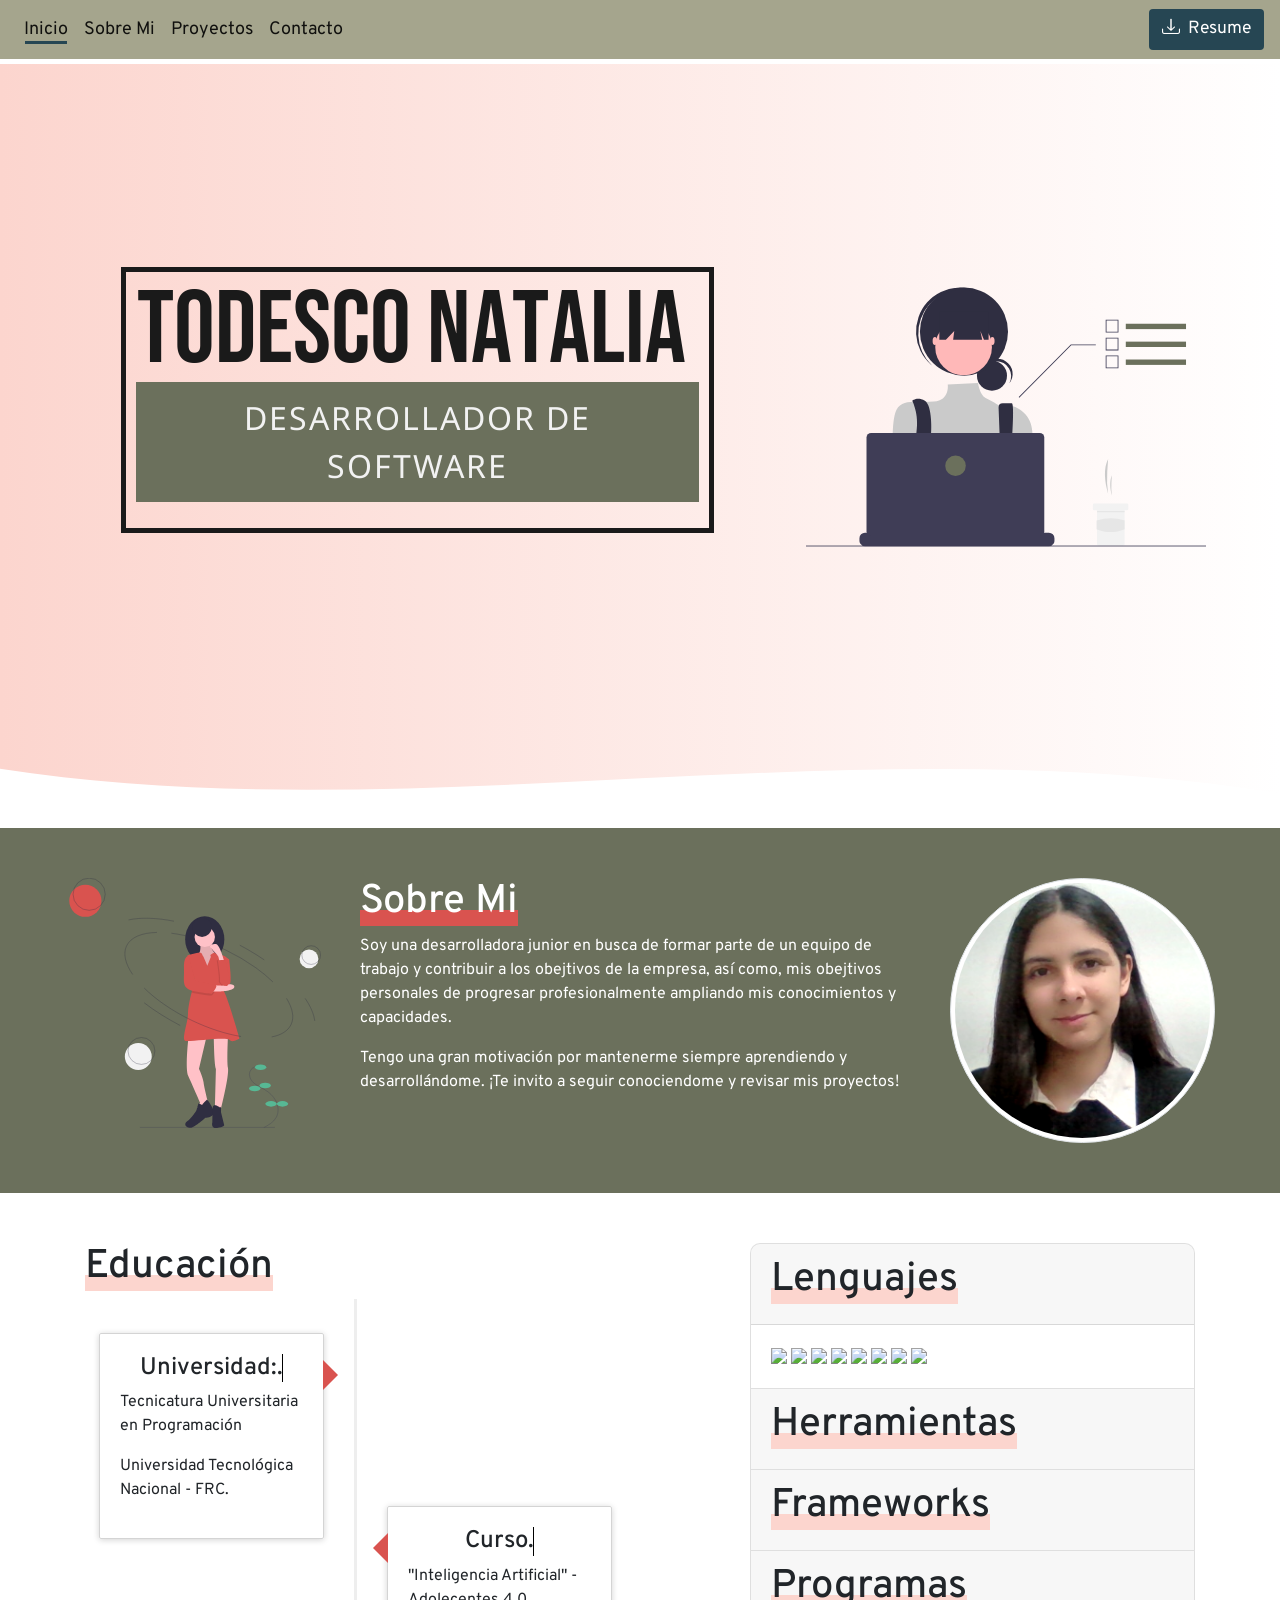
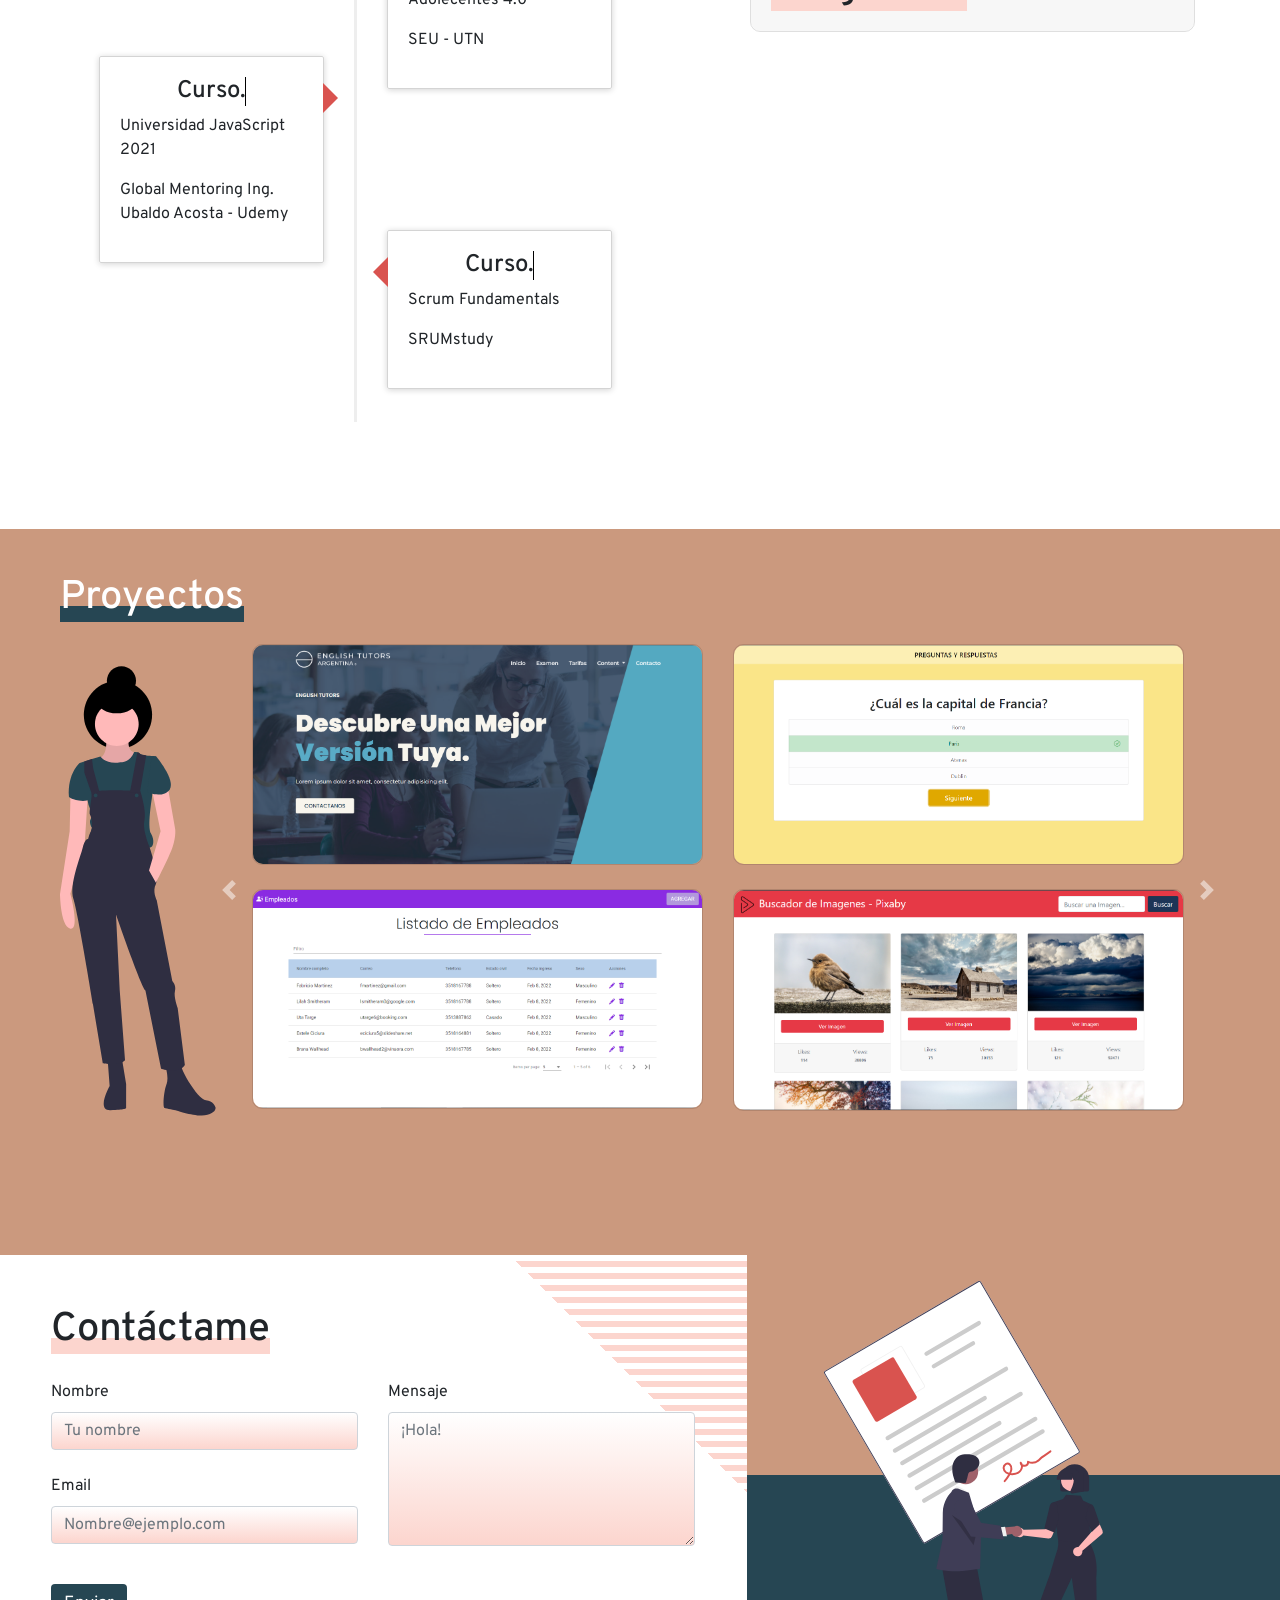
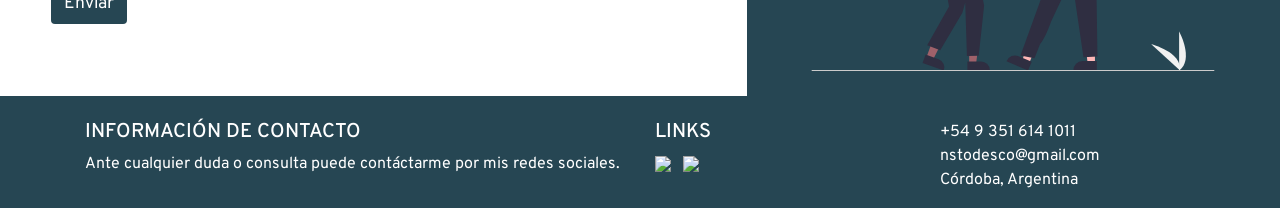
==== commit 7b4386cd: "Nuevos proyectos" ====
--- a/index.html
+++ b/index.html
@@ -12,6 +12,7 @@
     <link rel="stylesheet" href="https://cdnjs.cloudflare.com/ajax/libs/animate.css/4.0.0/animate.min.css">
     <link rel="preconnect" href="https://fonts.gstatic.com">
 	  <link href="https://fonts.googleapis.com/css2?family=Bebas+Neue&family=Noto+Sans&display=swap" rel="stylesheet"> 
+    <link rel="stylesheet" href="https://cdn.jsdelivr.net/npm/bootstrap-icons@1.8.0/font/bootstrap-icons.css">
 
     <title>Portafolio</title>
     <link rel="shortcut icon" href="IMAGENES/logo.ico">
@@ -20,7 +21,7 @@
     <div id="particles-js"></div>
     <!-- NAVBAR -->
     <section  id="navbar">
-        <nav class="navbar navbar-expand-lg navbar-light">
+        <nav class="navbar navbar-expand-lg navbar-light navigation-wrap">
             <!-- <svg id="logo" xmlns="http://www.w3.org/2000/svg" xmlns:xlink="http://www.w3.org/1999/xlink" x="0px" y="0px"
               width="40px" height="40px" viewBox="70 370 650 500" enable-background="new 0 0 720 1411" xml:space="preserve">
               <defs></defs><path layer="3" fill-opacity="0.0" stroke="#6b705c" stroke-width="20" stroke-opacity="1.0" stroke-miterlimit="10" d="M230.38766,592.9364C237.0076,575.9377,254.76434,536.39294,257.97876,541.0884C261.19318,545.7838,261.00208,572.17365,260.33688,596.67633C259.6717,621.179,258.5325,643.79456,261.58203,645.09216C264.63156,646.3898,271.8699,626.3695,283.20755,611.983C314.82397,571.8643,344.9351,595.749,374.62003,628.38104C389.79837,645.0663,403.14374,662.63434,418.89154,674.5481C434.63934,686.46185,449.81238,696.5691,468.10406,696.9012C486.3958,697.2333,491.61264,698.4992,510.04578,692.90375C541.0028,674.9153,519.0333,650.93066,504.05414,647.433C504.05414,647.433,530.01807,658.426,504.05414,647.433"/>
@@ -34,24 +35,24 @@
               <ul class="navbar-nav mr-auto my-2 my-lg-0 navbar-nav-scroll">
                 <li class="nav-item">
                   <a class="nav-link active" href="#">Inicio <span class="sr-only">(current)</span></a>
-                  <div class="animation start-home"></div>
+                  <div class="animation start-home activo"></div>
                 </li>
                 <li class="nav-item">
                   <a class="nav-link active" href="#NavAbout">Sobre Mi</a>
-                  <div class="animation start-home"></div>
+                  <div class="animation start-home-1"></div>
                 </li>
                 <li class="nav-item">
                     <a class="nav-link active" href="#Project">Proyectos</a>
-                    <div class="animation start-home"></div>
+                    <div class="animation start-home-2"></div>
                   </li>
                 </li>
                 <li class="nav-item">
                   <a class="nav-link active" href="#Contact">Contacto</a>
-                  <div class="animation start-home"></div>
+                  <div class="animation start-home-3"></div>
                 </li>
               </ul>
               <form>
-                <a class="btn btn-one" href="TodescoNatalia_CV.pdf" role="button">Descargar CV</a>
+                <a target="_blank" class="btn btn-one" href="TodescoNatalia_CV.pdf" role="button"><i class="bi bi-download"></i>&nbsp; Resume</a>
               </form>
             </div>
           </nav>
@@ -154,8 +155,8 @@
                                 <h4 class="timeline-title">Curso.<span>&#160;</span></h4>
                               </div>
                               <div class="timeline-body">
-                                <p>Fundamentos de la codificación</p> 
-                                <p>Grasshopper</p>   
+                                <p>Scrum Fundamentals</p> 
+                                <p>SRUMstudy</p>   
                             </div>
                             </div>
                           </li>
@@ -166,7 +167,7 @@
                 <div class="accordion col-lg-5 col-md-12 col-sm-12  wow animate__animated animate__flipInY" id="accordionExample">
                   <div class="card">
                     <div class="card-header" id="headingOne">
-                      <h1 class="Display-5 r-link type1" type="button" data-toggle="collapse" data-target="#collapseOne" aria-expanded="true" aria-controls="collapseOne"> Lengüajes</h1>
+                      <h1 class="Display-5 r-link type1" type="button" data-toggle="collapse" data-target="#collapseOne" aria-expanded="true" aria-controls="collapseOne"> Lenguajes</h1>
                     </div>
                     <div id="collapseOne" class="collapse show" aria-labelledby="headingOne" data-parent="#accordionExample">
                       <div class="card-body">
@@ -192,6 +193,8 @@
                         <img src="https://img.icons8.com/color/120/000000/git.png"/>      
                         <img src="https://cdn1.iconfinder.com/data/icons/programming-15/100/ProgrammingC_AJAX-120.png"/>      
                         <img src="https://img.icons8.com/ios-filled/120/000000/jquery.png"/>
+
+                        <img src="https://img.icons8.com/color/120/000000/typescript.png"/>
                       </div>
                     </div>
                   </div>
@@ -201,10 +204,12 @@
                     </div>
                     <div id="collapseThree" class="collapse" aria-labelledby="headingThree" data-parent="#accordionExample">
                       <div class="card-body">
-                        <img src="https://upload.wikimedia.org/wikipedia/commons/thumb/e/ee/.NET_Core_Logo.svg/90px-.NET_Core_Logo.svg.png"/>
-                        <img style="height: 106px;" src="IMAGENES/entity.ico"/>
-                        <img src="https://img.icons8.com/color/110/000000/bootstrap.png"/>
-                        <img src="IMAGENES/net.png"/>
+                        <img src="https://upload.wikimedia.org/wikipedia/commons/thumb/e/ee/.NET_Core_Logo.svg/110px-.NET_Core_Logo.svg.png"/>
+                        <img src="IMAGENES/entity.ico"/>
+                        <img src="https://img.icons8.com/color/130/000000/bootstrap.png"/>
+                        
+                        <img style="max-height: 110px;" class="mr-3" src="IMAGENES/microsoft.jpg"/>
+                        <img src="https://img.icons8.com/external-tal-revivo-shadow-tal-revivo/110/000000/external-angular-a-typescript-based-open-source-web-application-framework-logo-shadow-tal-revivo.png"/>
                       </div>
                     </div>
                   </div>
@@ -220,6 +225,9 @@
                         
                         <img class="icono" src="https://img.icons8.com/windows/110/000000/netbeans.png"/>
                         <img class="icono" src="https://img.icons8.com/color/110/000000/postgreesql.png"/>
+                        <img class="icono" src="https://img.icons8.com/color/110/000000/firebase.png"/>
+
+                        <img style="max-height: 100px;" class="icono" src="./IMAGENES/workbeanch.jpg"/>
                       </div>
                     </div>
                   </div>
@@ -227,93 +235,75 @@
           </div>
         </div>
     </section>
-    <!-- BODY FRAMEWORKS / PROGRAMAS -->
-    <!-- <div class="col-lg-5 col-md-1 col-sm-12" id="fpImg"><br><br>
-      <svg class="img-fluid" width="744" height="540" viewBox="0 0 744 540" fill="none" xmlns="http://www.w3.org/2000/svg">
-        <g id="education 1" clip-path="url(#clip0)">
-        <path id="Vector" d="M474.114 404.286V534.286H148.415C111.306 534.286 81.1141 505.126 81.1141 469.286C81.1141 433.446 111.306 404.286 148.415 404.286H474.114Z" fill="#F2F2F2"/>
-        <path id="Vector_2" d="M482.114 533.286C482.114 534.612 481.587 535.883 480.649 536.821C479.712 537.759 478.44 538.285 477.114 538.286H142.614C124.447 538.286 107.024 531.069 94.1773 518.223C81.3311 505.377 74.1141 487.953 74.1141 469.786C74.1141 451.619 81.3311 434.195 94.1773 421.349C107.024 408.503 124.447 401.286 142.614 401.286H477.114C478.44 401.286 479.712 401.813 480.65 402.75C481.587 403.688 482.114 404.96 482.114 406.286C482.114 407.612 481.587 408.884 480.65 409.822C479.712 410.759 478.44 411.286 477.114 411.286H142.614C127.099 411.286 112.219 417.449 101.248 428.42C90.2775 439.391 84.1141 454.271 84.1141 469.786C84.1141 485.301 90.2775 500.181 101.248 511.152C112.219 522.123 127.099 528.286 142.614 528.286H477.114C478.44 528.287 479.712 528.813 480.649 529.751C481.587 530.689 482.114 531.96 482.114 533.286Z" fill="#384998"/>
-        <path id="Vector_3" d="M474.114 434.286H124.114C123.849 434.286 123.595 434.181 123.407 433.993C123.22 433.806 123.114 433.551 123.114 433.286C123.114 433.021 123.22 432.766 123.407 432.579C123.595 432.391 123.849 432.286 124.114 432.286H474.114C474.379 432.286 474.634 432.391 474.821 432.579C475.009 432.766 475.114 433.021 475.114 433.286C475.114 433.551 475.009 433.806 474.821 433.993C474.634 434.181 474.379 434.286 474.114 434.286Z" fill="#CCCCCC"/>
-        <path id="Vector_4" d="M474.114 458.286H124.114C123.849 458.286 123.595 458.181 123.407 457.993C123.22 457.806 123.114 457.551 123.114 457.286C123.114 457.021 123.22 456.766 123.407 456.579C123.595 456.391 123.849 456.286 124.114 456.286H474.114C474.379 456.286 474.634 456.391 474.821 456.579C475.009 456.766 475.114 457.021 475.114 457.286C475.114 457.551 475.009 457.806 474.821 457.993C474.634 458.181 474.379 458.286 474.114 458.286Z" fill="#CCCCCC"/>
-        <path id="Vector_5" d="M474.114 482.286H124.114C123.849 482.286 123.595 482.181 123.407 481.993C123.22 481.806 123.114 481.551 123.114 481.286C123.114 481.021 123.22 480.766 123.407 480.579C123.595 480.391 123.849 480.286 124.114 480.286H474.114C474.379 480.286 474.634 480.391 474.821 480.579C475.009 480.766 475.114 481.021 475.114 481.286C475.114 481.551 475.009 481.806 474.821 481.993C474.634 482.181 474.379 482.286 474.114 482.286Z" fill="#CCCCCC"/>
-        <path id="Vector_6" d="M474.114 506.286H124.114C123.849 506.286 123.595 506.181 123.407 505.993C123.22 505.806 123.114 505.551 123.114 505.286C123.114 505.021 123.22 504.766 123.407 504.579C123.595 504.391 123.849 504.286 124.114 504.286H474.114C474.379 504.286 474.634 504.391 474.821 504.579C475.009 504.766 475.114 505.021 475.114 505.286C475.114 505.551 475.009 505.806 474.821 505.993C474.634 506.181 474.379 506.286 474.114 506.286Z" fill="#CCCCCC"/>
-        <path id="Vector_7" d="M725.832 428.757L644.267 529.985L390.652 325.635C361.756 302.352 356.541 260.703 379.028 232.795C401.515 204.887 443.32 201.124 472.216 224.407L725.832 428.757Z" fill="#F2F2F2"/>
-        <path id="Vector_8" d="M651.124 534.226C650.291 535.258 649.083 535.918 647.765 536.059C646.447 536.201 645.126 535.814 644.093 534.982L383.625 325.11C369.478 313.711 360.439 297.16 358.496 279.097C356.553 261.034 361.865 242.939 373.263 228.792C384.662 214.646 401.213 205.606 419.276 203.663C437.34 201.72 455.435 207.032 469.581 218.431L730.05 428.303C730.562 428.715 730.987 429.224 731.302 429.8C731.617 430.376 731.816 431.009 731.886 431.662C731.957 432.315 731.898 432.976 731.713 433.606C731.528 434.236 731.221 434.824 730.808 435.335C730.396 435.847 729.887 436.272 729.311 436.587C728.734 436.902 728.101 437.1 727.448 437.17C726.795 437.24 726.135 437.181 725.505 436.995C724.874 436.81 724.287 436.502 723.776 436.09L463.307 226.218C457.325 221.394 450.452 217.796 443.08 215.629C435.707 213.463 427.98 212.77 420.34 213.59C412.699 214.411 405.295 216.728 398.551 220.411C391.806 224.093 385.854 229.068 381.032 235.052C376.211 241.035 372.616 247.91 370.452 255.284C368.288 262.657 367.598 270.384 368.422 278.024C369.245 285.664 371.566 293.067 375.251 299.81C378.936 306.553 383.913 312.504 389.899 317.323L650.367 527.196C651.4 528.028 652.059 529.236 652.201 530.554C652.343 531.872 651.955 533.193 651.124 534.226V534.226Z" fill="#CCCCCC"/>
-        <path id="Vector_9" d="M707.009 452.117L434.471 232.52C434.369 232.438 434.284 232.336 434.221 232.221C434.158 232.105 434.118 231.979 434.104 231.848C434.09 231.718 434.102 231.586 434.139 231.46C434.176 231.334 434.237 231.216 434.32 231.114C434.402 231.012 434.504 230.927 434.619 230.864C434.734 230.801 434.861 230.761 434.991 230.747C435.122 230.733 435.254 230.745 435.38 230.782C435.506 230.819 435.623 230.88 435.726 230.963L708.264 450.56C708.366 450.642 708.451 450.744 708.515 450.859C708.578 450.975 708.617 451.101 708.632 451.232C708.646 451.362 708.634 451.495 708.597 451.621C708.56 451.747 708.498 451.865 708.416 451.967C708.334 452.069 708.232 452.154 708.116 452.217C708.001 452.28 707.874 452.32 707.744 452.334C707.613 452.348 707.481 452.336 707.355 452.299C707.229 452.262 707.111 452.2 707.009 452.117V452.117Z" fill="#CCCCCC"/>
-        <path id="Vector_10" d="M691.951 470.806L419.413 251.208C419.207 251.042 419.075 250.8 419.047 250.537C419.019 250.273 419.096 250.009 419.263 249.803C419.429 249.597 419.67 249.465 419.934 249.436C420.197 249.408 420.461 249.485 420.668 249.651L693.206 469.248C693.308 469.331 693.393 469.432 693.456 469.548C693.52 469.663 693.559 469.789 693.573 469.92C693.588 470.051 693.576 470.183 693.539 470.309C693.502 470.435 693.44 470.553 693.358 470.655C693.275 470.758 693.174 470.843 693.058 470.906C692.943 470.969 692.816 471.008 692.686 471.022C692.555 471.036 692.423 471.024 692.297 470.987C692.171 470.95 692.053 470.888 691.951 470.806V470.806Z" fill="#CCCCCC"/>
-        <path id="Vector_11" d="M676.893 489.494L404.355 269.897C404.148 269.73 404.016 269.489 403.988 269.225C403.959 268.961 404.037 268.697 404.203 268.491C404.37 268.284 404.611 268.152 404.875 268.124C405.139 268.095 405.403 268.173 405.61 268.339L678.148 487.937C678.25 488.019 678.335 488.121 678.398 488.236C678.461 488.351 678.5 488.478 678.514 488.608C678.528 488.739 678.517 488.871 678.48 488.997C678.443 489.123 678.381 489.24 678.299 489.343C678.216 489.445 678.115 489.53 677.999 489.593C677.884 489.656 677.758 489.695 677.627 489.71C677.497 489.724 677.364 489.712 677.238 489.675C677.112 489.638 676.995 489.576 676.893 489.494V489.494Z" fill="#CCCCCC"/>
-        <path id="Vector_12" d="M661.835 508.182L389.297 288.585C389.194 288.503 389.109 288.401 389.046 288.286C388.983 288.17 388.944 288.044 388.93 287.913C388.916 287.783 388.927 287.651 388.964 287.525C389.001 287.399 389.063 287.281 389.145 287.179C389.228 287.077 389.329 286.992 389.445 286.929C389.56 286.866 389.686 286.826 389.817 286.812C389.948 286.798 390.08 286.81 390.206 286.847C390.332 286.884 390.449 286.945 390.551 287.028L663.089 506.625C663.192 506.707 663.277 506.809 663.34 506.924C663.403 507.04 663.443 507.166 663.457 507.297C663.471 507.427 663.46 507.56 663.423 507.686C663.386 507.812 663.324 507.929 663.242 508.032C663.159 508.134 663.057 508.219 662.942 508.282C662.827 508.345 662.7 508.385 662.569 508.399C662.439 508.413 662.307 508.401 662.18 508.364C662.054 508.326 661.937 508.265 661.835 508.182V508.182Z" fill="#CCCCCC"/>
-        <path id="Vector_13" d="M743 539.286H1C0.734784 539.286 0.480429 539.181 0.292892 538.993C0.105356 538.806 0 538.551 0 538.286C0 538.021 0.105356 537.766 0.292892 537.579C0.480429 537.391 0.734784 537.286 1 537.286H743C743.265 537.286 743.52 537.391 743.707 537.579C743.895 537.766 744 538.021 744 538.286C744 538.551 743.895 538.806 743.707 538.993C743.52 539.181 743.265 539.286 743 539.286Z" fill="#CCCCCC"/>
-        <path id="Vector_14" d="M338.081 390.622L326.649 390.621L321.212 346.525L338.085 346.527L338.081 390.622Z" fill="#FFB8B8"/>
-        <path id="Vector_15" d="M318.482 387.355H340.53V401.236H304.6C304.6 399.413 304.96 397.608 305.657 395.924C306.355 394.24 307.377 392.71 308.666 391.42C309.955 390.131 311.486 389.109 313.17 388.411C314.854 387.714 316.659 387.355 318.482 387.355V387.355Z" fill="#2F2E41"/>
-        <path id="Vector_16" d="M221.286 390.622L209.854 390.621L204.417 346.525L221.29 346.527L221.286 390.622Z" fill="#FFB8B8"/>
-        <path id="Vector_17" d="M201.688 387.355H223.736V401.236H187.806C187.806 399.413 188.165 397.608 188.863 395.924C189.56 394.24 190.583 392.71 191.872 391.42C193.161 390.131 194.691 389.109 196.375 388.411C198.06 387.714 199.865 387.355 201.688 387.355V387.355Z" fill="#2F2E41"/>
-        <path id="Vector_18" d="M259.471 63.5331V58.533C259.471 49.9798 262.869 41.7769 268.917 35.7288C274.965 29.6808 283.168 26.283 291.721 26.283H291.721C300.274 26.283 308.477 29.6808 314.525 35.7288C320.573 41.7769 323.971 49.9798 323.971 58.533V63.5331C323.971 69.6994 321.521 75.6131 317.161 79.9733C312.801 84.3335 306.887 86.7831 300.721 86.7831H282.721C279.668 86.7831 276.644 86.1817 273.823 85.0133C271.003 83.8449 268.44 82.1323 266.281 79.9733C264.122 77.8144 262.409 75.2513 261.241 72.4305C260.072 69.6097 259.471 66.5863 259.471 63.5331V63.5331Z" fill="#2F2E41"/>
-        <path id="Vector_19" d="M291.721 88.5035C305.286 88.5035 316.282 77.5072 316.282 63.9425C316.282 50.3778 305.286 39.3815 291.721 39.3815C278.156 39.3815 267.16 50.3778 267.16 63.9425C267.16 77.5072 278.156 88.5035 291.721 88.5035Z" fill="#FFB8B8"/>
-        <g id="brazo">
-        <path id="Vector_20" d="M158.125 148.356C159.121 147.414 160.312 146.703 161.614 146.272C162.915 145.841 164.295 145.7 165.656 145.86C167.018 146.02 168.328 146.477 169.494 147.198C170.66 147.919 171.653 148.886 172.405 150.033L193.459 146.05L199 158.255L169.188 163.462C167.178 164.596 164.822 164.954 162.566 164.468C160.31 163.982 158.311 162.685 156.947 160.823C155.583 158.961 154.95 156.663 155.167 154.365C155.384 152.068 156.436 149.929 158.125 148.356V148.356Z" fill="#FFB8B8"/>
-        <path id="Vector_21" d="M272.573 103.971L272.848 104.388L238.322 127.133L180.064 145.736C179.291 145.984 178.629 146.492 178.189 147.174C177.75 147.856 177.56 148.668 177.652 149.474L178.923 160.421C178.979 160.905 179.136 161.373 179.384 161.793C179.631 162.213 179.964 162.577 180.36 162.861C180.757 163.146 181.208 163.344 181.685 163.443C182.163 163.543 182.656 163.542 183.133 163.439L237.963 151.687C240.616 151.121 243.125 150.017 245.334 148.441L284.122 120.844C285.528 119.838 286.65 118.486 287.379 116.918C288.107 115.35 288.418 113.62 288.28 111.897C288.138 110.171 287.549 108.512 286.571 107.083C285.593 105.654 284.26 104.504 282.703 103.746C281.146 102.989 279.418 102.65 277.69 102.762C275.962 102.875 274.294 103.435 272.848 104.388L272.573 103.971Z" fill="#CCCCCC"/>
-        </g>
-        <path id="Vector_22" d="M326.853 378.109C325.976 378.109 325.117 377.853 324.382 377.374C323.648 376.894 323.068 376.211 322.715 375.407L270.306 245.907C270.183 245.626 269.978 245.389 269.717 245.228C269.456 245.068 269.152 244.991 268.846 245.008C268.54 245.025 268.247 245.136 268.006 245.325C267.765 245.514 267.587 245.772 267.497 246.065L224.739 372.138C224.558 372.725 224.26 373.269 223.861 373.736C223.463 374.203 222.973 374.583 222.422 374.854C221.871 375.125 221.271 375.28 220.658 375.31C220.045 375.341 219.432 375.245 218.857 375.03L204.519 369.653C203.74 369.363 203.058 368.864 202.546 368.21C202.035 367.556 201.715 366.773 201.622 365.948C195.171 309.756 251.422 167.918 251.991 166.492L252.148 166.097L303.425 177.44L303.532 177.556C323.99 199.874 340.806 340.638 343.969 368.63C344.087 369.641 343.857 370.662 343.317 371.525C342.776 372.388 341.959 373.041 340.998 373.377L328.341 377.853C327.863 378.022 327.36 378.109 326.853 378.109Z" fill="#2F2E41"/>
-        <path id="Vector_23" d="M282.673 182.006C270.249 182.006 256.398 179.529 252.135 169.305L252.037 169.07L252.169 168.852C255.534 163.331 259.982 153.912 257.591 152.144C252.882 148.662 250.597 142.934 250.8 135.118C251.24 118.153 262.8 103.09 279.566 97.636H279.566C284.246 96.1384 289.008 94.9122 293.829 93.9636C297.344 93.2545 300.972 93.3325 304.453 94.1921C307.934 95.0517 311.181 96.6716 313.962 98.9353C316.777 101.214 319.053 104.088 320.626 107.351C322.198 110.613 323.029 114.184 323.057 117.806C323.233 135.937 320.442 161.189 306.145 178.526C305.475 179.331 304.543 179.873 303.512 180.057C296.634 181.302 289.662 181.953 282.673 182.006Z" fill="#CCCCCC"/>
-        <path id="Vector_24" d="M278.051 181.327C278.727 178.901 280.333 176.841 282.52 175.593C284.707 174.345 287.298 174.011 289.73 174.663C290.226 174.801 290.71 174.981 291.177 175.199L307.164 160.65L318.282 168.14L295.42 188.371C294.388 190.232 292.763 191.695 290.803 192.526C288.844 193.357 286.663 193.509 284.607 192.958C283.41 192.63 282.289 192.068 281.31 191.305C280.331 190.541 279.513 189.591 278.903 188.51C278.294 187.428 277.904 186.236 277.758 185.004C277.612 183.771 277.711 182.521 278.051 181.327V181.327Z" fill="#FFB8B8"/>
-        <path id="Vector_25" d="M304.632 181.511C303.594 181.512 302.589 181.153 301.786 180.496L295.482 175.345C294.956 174.915 294.535 174.372 294.249 173.757C293.963 173.141 293.82 172.469 293.83 171.791C293.841 171.112 294.004 170.444 294.309 169.838C294.614 169.232 295.052 168.702 295.591 168.289L322.033 148.01C322.346 147.768 322.552 147.413 322.605 147.02C322.658 146.628 322.554 146.231 322.316 145.915L305.996 124.339C304.1 121.84 303.149 118.752 303.311 115.619C303.473 112.487 304.739 109.513 306.883 107.224V107.224C309.142 104.785 312.234 103.284 315.548 103.019C318.861 102.754 322.154 103.745 324.771 105.794L324.874 105.903L341.916 130.305C343.759 131.75 345.243 133.601 346.252 135.714C347.261 137.828 347.768 140.146 347.733 142.487C347.698 144.829 347.122 147.13 346.051 149.212C344.979 151.295 343.441 153.101 341.556 154.49L307.31 180.629C306.535 181.202 305.596 181.511 304.632 181.511Z" fill="#CCCCCC"/>
-        <path id="Vector_26" d="M269.965 57.033V44.8469L291.721 35.3469L312.465 44.8469V57.033C312.465 57.5635 312.254 58.0722 311.879 58.4473C311.504 58.8223 310.996 59.033 310.465 59.033H271.965C271.435 59.033 270.926 58.8223 270.551 58.4473C270.176 58.0722 269.965 57.5635 269.965 57.033Z" fill="#2F2E41"/>
-        <g id="Pelo">
-        <path id="Vector_27" d="M290.722 27.8997C287.523 17.6611 294.241 5.92731 304.173 1.87464C314.105 -2.17803 325.986 0.654912 334.367 7.35053C342.747 14.0462 347.946 24.0749 350.701 34.4417C353.456 44.8085 353.979 55.6185 354.488 66.3331C366.69 68.5745 374.991 83.0473 370.763 94.7114C366.536 106.375 350.891 112.17 340.086 106.074C329.281 99.9772 326.151 83.5891 333.949 73.94C337.639 69.3743 339.7 63.708 339.807 57.8385C339.913 51.9691 338.057 46.2321 334.535 41.536C331.012 36.84 326.023 33.4535 320.359 31.9128C314.694 30.3722 308.677 30.7654 303.262 33.0303C297.248 35.5452 289.702 29.0109 290.722 27.8997Z" fill="#2F2E41"/>
-        </g>
-        <g id="GroupGorro">
-        <path id="sombrero" d="M153.614 101.083C139.005 100.987 124.578 97.8272 111.266 91.8079C110.474 91.4547 109.801 90.8787 109.33 90.15C108.859 89.4213 108.611 88.5715 108.614 87.7039V51.2859C108.615 50.0929 109.09 48.949 109.934 48.1054C110.777 47.2618 111.921 46.7873 113.114 46.7859H194.114C195.307 46.7873 196.451 47.2618 197.295 48.1055C198.138 48.9491 198.613 50.0929 198.614 51.2859V87.7039C198.618 88.5715 198.369 89.4214 197.898 90.1501C197.427 90.8787 196.755 91.4548 195.962 91.808C182.65 97.8272 168.224 100.987 153.614 101.083V101.083Z" fill="#FCD5CE"/>
-        <path id="Vector_28" opacity="0.2" d="M218.965 40.2738L155.592 67.373C155.098 67.5842 154.566 67.6938 154.029 67.6951C153.491 67.6964 152.959 67.5894 152.464 67.3805L88.2323 40.2817C87.4257 39.9495 86.7527 39.358 86.3197 38.6006C86.0365 39.0917 85.861 39.6375 85.8049 40.2016C85.7487 40.7658 85.8132 41.3354 85.9941 41.8727C86.175 42.41 86.4681 42.9027 86.854 43.3181C87.2399 43.7334 87.7097 44.0619 88.2323 44.2817L152.464 71.3805C152.959 71.5894 153.491 71.6964 154.029 71.6951C154.566 71.6938 155.098 71.5842 155.592 71.373L218.965 44.2738C219.485 44.052 219.952 43.7225 220.335 43.307C220.718 42.8914 221.009 42.3994 221.188 41.8632C221.367 41.3271 221.43 40.759 221.374 40.1966C221.317 39.6342 221.142 39.0902 220.859 38.6006C220.429 39.3519 219.763 39.9401 218.965 40.2738V40.2738Z" fill="black"/>
-        <path id="sombrero_2" d="M153.603 71.5799C153.003 71.5804 152.408 71.4609 151.854 71.2283L87.6224 44.1287C86.7941 43.7793 86.0894 43.1897 85.5993 42.4361C85.1092 41.6824 84.856 40.7993 84.8725 39.9004C84.8889 39.0016 85.1743 38.1282 85.6917 37.3931C86.2092 36.6579 86.9349 36.0945 87.7755 35.7757L152.008 11.408C153.043 11.0137 154.187 11.0161 155.22 11.4148L218.592 35.7825C219.427 36.1039 220.148 36.6674 220.662 37.4008C221.176 38.1342 221.459 39.0042 221.476 39.8996C221.492 40.7949 221.241 41.6748 220.755 42.4267C220.269 43.1786 219.569 43.7683 218.746 44.1204L155.373 71.2195C154.813 71.4578 154.211 71.5804 153.603 71.5799V71.5799Z" fill="#FCD5CE"/>
-        <path id="Vector_29" d="M116.618 88.2625C116.884 88.2625 117.138 88.1571 117.325 87.9696C117.513 87.7821 117.618 87.5277 117.618 87.2625V53.8011L150.599 41.7859C150.865 41.7899 151.121 41.6883 151.311 41.5036C151.501 41.3188 151.61 41.066 151.614 40.8008C151.618 40.5356 151.517 40.2797 151.332 40.0893C151.147 39.899 150.894 39.7899 150.629 39.7859L117.648 51.8011C117.383 51.795 117.119 51.8428 116.872 51.9417C116.626 52.0405 116.402 52.1884 116.215 52.3763C116.025 52.5619 115.875 52.7836 115.772 53.0283C115.67 53.273 115.617 53.5358 115.618 53.8011V87.2625C115.618 87.5277 115.724 87.782 115.911 87.9696C116.099 88.1571 116.353 88.2625 116.618 88.2625V88.2625Z" fill="#3F3D56"/>
-        <path id="Vector_30" d="M116.114 94.2859C119.428 94.2859 122.114 91.5996 122.114 88.2859C122.114 84.9722 119.428 82.2859 116.114 82.2859C112.8 82.2859 110.114 84.9722 110.114 88.2859C110.114 91.5996 112.8 94.2859 116.114 94.2859Z" fill="#3F3D56"/>
-        </g>
-        </g>
-        <defs>
-        <clipPath id="clip0">
-        <rect width="744" height="539.286" fill="white"/>
-        </clipPath>
-        </defs>
-        </svg>                
-    </div> -->
     <!-- BODY PROJECTS CARRUCEL -->
     <div id="Project" style="height: 40px;"></div>
     <section id="Projects">
-      <div class="container">
+      <div class="container-fluid" style="padding-right: 4.3%;">
         <h1 class="Display-5 r-link type3">Proyectos</h1>
-        <div>
-          <div class="wow animate__animated animate__fadeInTopRight">
+        <div class="row">
+          <div class="col-lg-2" style="margin-top: -4.5rem;">
+            <svg class="img-fluid" width="156" height="638" viewBox="0 0 256 738" fill="none" xmlns="http://www.w3.org/2000/svg">
+              <path d="M78.3636 648.043L81.4613 688.964C81.4613 688.964 58.7504 729.225 82.6721 728.624C106.594 728.024 108.485 725.508 108.485 725.508L108.501 712.918L108.534 685.85L101.66 644.294L78.3636 648.043Z" fill="#2F2E41"/>
+              <path d="M173.406 658.231C173.406 658.231 179.051 675.234 174.63 686.56C170.21 697.885 168.289 724.322 171.436 724.955C174.583 725.589 189.687 728.754 189.687 728.754C189.687 728.754 226.183 741.389 241.926 736.372C257.67 731.355 255.161 723.798 255.161 723.798C255.161 723.798 251.397 713.092 239.437 712.448C227.478 711.804 199.835 666.446 199.217 656.373C198.6 646.301 173.406 658.231 173.406 658.231Z" fill="#2F2E41"/>
+              <path d="M95.1065 135.965C126.049 135.965 151.132 110.882 151.132 79.9395C151.132 48.9975 126.049 23.9141 95.1065 23.9141C64.1645 23.9141 39.0811 48.9975 39.0811 79.9395C39.0811 110.882 64.1645 135.965 95.1065 135.965Z" fill="black"/>
+              <path d="M75.2333 116.112C75.2333 116.112 80.2356 143.816 65.1184 151.351C50.0012 158.887 93.4191 173.418 93.4191 173.418L112.31 168.405L124.302 142.61C124.302 142.61 109.196 141.333 113 118.676L75.2333 116.112Z" fill="#FFB9B9"/>
+              <path opacity="0.1" d="M75.2333 116.112C75.2333 116.112 80.2356 143.816 65.1184 151.351C50.0012 158.887 93.4191 173.418 93.4191 173.418L112.31 168.405L124.302 142.61C124.302 142.61 109.196 141.333 113 118.676L75.2333 116.112Z" fill="black"/>
+              <path d="M17.2045 210.466L15.8721 270.897L0.00909424 374.115C0.00909424 374.115 0.573557 427.623 16.9367 430.791C33.2999 433.958 17.0063 373.506 17.0063 373.506L40.7363 288.087L45.5282 213.648L17.2045 210.466Z" fill="#FFB9B9"/>
+              <path d="M93.1996 130.927C113.016 130.927 129.081 114.862 129.081 95.0452C129.081 75.2284 113.016 59.1637 93.1996 59.1637C73.3829 59.1637 57.3182 75.2284 57.3182 95.0452C57.3182 114.862 73.3829 130.927 93.1996 130.927Z" fill="#FFB9B9"/>
+              <path d="M149.321 274.836C155.603 285.545 153.7 298.133 146.775 298.124C139.851 298.116 46.6984 286.671 46.6984 286.671L52.3899 265.275C52.3899 265.275 46.7352 256.455 50.519 250.795C54.3029 245.134 46.7703 227.499 46.7703 227.499L32.3753 158.866L39.9322 156.495L52.5206 152.551L66.3812 148.205C66.3812 148.205 75.8069 162.066 99.1038 157.688C99.1038 157.688 113.58 159.594 121.786 140.719C123.553 140.748 125.312 140.972 127.029 141.386C128.772 141.841 130.465 142.605 131.225 143.878C131.985 145.144 136.41 146.012 141.432 146.591C148.891 147.45 157.659 147.687 157.659 147.687L150.65 217.553C150.65 217.553 143.039 264.127 149.321 274.836Z" fill="#264653"/>
+              <path d="M37.4113 158.872L32.3753 158.866C32.3753 158.866 12.2114 175.208 14.682 214.24C14.682 214.24 16.5659 218.019 31.0413 220.555C45.5167 223.091 51.8194 216.803 51.8194 216.803L37.4113 158.872Z" fill="#264653"/>
+              <path d="M131.78 204.94C131.78 204.94 51.2106 199.806 51.8286 209.249C52.4466 218.692 46.755 240.088 49.2685 243.869C51.7819 247.649 54.8284 263.141 51.0839 270.185C48.8391 274.394 47.1544 278.878 46.0727 283.523C46.0727 283.523 41.0383 282.258 37.2421 297.991C33.446 313.724 14.506 359.025 22.0316 382.326C29.5573 405.626 53.9271 554.218 53.9271 554.218L70.1755 651.81C70.1755 651.81 97.2379 656.879 106.693 646.819L98.0189 532.239L91.8754 407.59C91.8754 407.59 133.905 528.506 140.195 532.29L165.849 660.739C165.849 660.739 194.793 670.847 204.885 654.492L193.039 560.682C193.039 560.682 186.137 542.418 188.666 532.979C191.196 523.539 184.279 516.606 184.279 516.606L158.631 383.751C158.631 383.751 151.096 368.633 157.405 357.31C163.713 345.987 146.15 294.346 146.15 294.346C146.15 294.346 134.851 267.894 138.647 252.79C142.442 237.687 131.78 204.94 131.78 204.94Z" fill="#2F2E41"/>
+              <path d="M176.485 196.181L188.989 267.33C188.989 267.33 190.864 278.034 185.177 295.653C179.491 313.272 157.407 355.422 157.407 355.422L146.1 335.264L165.063 271.078L149.417 196.148L176.485 196.181Z" fill="#FFB9B9"/>
+              <path d="M64.423 205.487L52.695 211.472L39.91 174.612L39.932 156.495L52.521 152.551L54.397 167.705L64.423 205.487Z" fill="#2F2E41"/>
+              <path d="M141.432 146.591L131.148 207.142L114.781 207.122L127.029 141.386C128.772 141.841 130.465 142.605 131.225 143.878C131.985 145.144 136.409 146.012 141.432 146.591Z" fill="#2F2E41"/>
+              <path d="M150.101 151.455L157.659 147.687C157.659 147.687 189.717 186.125 180.256 201.851C170.794 217.577 143.108 207.472 143.108 207.472L150.101 151.455Z" fill="#264653"/>
+              <path d="M100.84 47.842C114.051 47.842 124.761 37.1322 124.761 23.921C124.761 10.7098 114.051 0 100.84 0C87.629 0 76.9191 10.7098 76.9191 23.921C76.9191 37.1322 87.629 47.842 100.84 47.842Z" fill="black"/>
+              <path d="M124.089 59.2012C124.101 49.119 110.301 40.929 93.2655 40.9083C76.23 40.8875 62.4101 49.044 62.3979 59.1262C62.3856 69.2085 76.1857 77.3985 93.2211 77.4192C110.257 77.4399 124.077 69.2835 124.089 59.2012Z" fill="black"/>
+              <path d="M58.4349 215.237C60.1732 215.237 61.5823 213.828 61.5823 212.09C61.5823 210.352 60.1732 208.942 58.4349 208.942C56.6966 208.942 55.2874 210.352 55.2874 212.09C55.2874 213.828 56.6966 215.237 58.4349 215.237Z" fill="#264653"/>
+              <path d="M125.791 215.319C127.53 215.319 128.939 213.91 128.939 212.172C128.939 210.434 127.53 209.024 125.791 209.024C124.053 209.024 122.644 210.434 122.644 212.172C122.644 213.91 124.053 215.319 125.791 215.319Z" fill="#264653"/>
+              </svg>
+          </div>
+          <div class="col-lg-10 wow animate__animated animate__fadeInTopRight">
             <div id="carouselExampleControlsNoTouching" class="carousel slide" data-ride="carousel">
               <div class="carousel-inner">
                 <div class="carousel-item active">
-                  <div class="row row-cols-1 row-cols-md-3">
-                    <div class="col mb-4">
-                      <a href="https://nataliatodesco.github.io/mapa/" class="card">
-                        <img src="IMAGENES/projectMapa.png" alt="Avatar" class="image">
-                        <div class="overlay">
-                          <div class="text"><h5 class="card-title">Mapa</h5>
-                            <p class="card-text">Consulta a la API de HERE Technologies para encontrar una ubicación determinada por su longitud y latitid.</p>
-                          </div>
-                        </div>
-                      </a>
-                    </div>
-                    <div class="col mb-4">
-                      <a href="" class="card">
-                        <img src="IMAGENES/projectHotel.jpg" alt="Avatar" class="image">
-                        <div class="overlay">
-                          <div class="text"><h5 class="card-title">Hotel</h5>
-                            <p class="card-text">Landing del hotel "Los Viajeros" con página de presentación, paquetes y formulario de registro.</p>
-                          </div>
-                        </div>
-                      </a>
-                    </div>
-                    <div class="col mb-4">
-                      <a href="https://github.com/NataliaTodesco/mecanico" class="card">
-                        <img src="IMAGENES/projectMecanicos.jpg" alt="Avatar" class="image">
-                        <div class="overlay">
-                          <div class="text"><h5 class="card-title">Mecánico</h5>
-                            <p class="card-text">Formulario de registro y listado de los mecánicos almacenados en la base de datos consultados por medio de una API.</p>
+                  <div class="row row-cols-1 row-cols-md-2">
+                    <div class="col mb-4">
+                      <a target="_blank" href="https://english-tutors.netlify.app/" class="card">
+                        <img src="IMAGENES//english-tutors.png" alt="Avatar" class="image">
+                        <div class="overlay">
+                          <div class="text"><h5 class="card-title">English Tutors Argentina</h5>
+                            <p class="card-text">Página web para la academia de inglés english tutors que incluye juegos interactivos.</p>
+                          </div>
+                        </div>
+                      </a>
+                    </div>
+                    <div class="col mb-4">
+                      <a target="_blank" href="https://preguntasnt.netlify.app" class="card">
+                        <img src="IMAGENES/cuestionario.png" alt="Avatar" class="image">
+                        <div class="overlay">
+                          <div class="text"><h5 class="card-title">Preguntas y Respuestas</h5>
+                            <p class="card-text">Cuestionario de preguntas con sus respuestas creado con Angular.</p>
+                          </div>
+                        </div>
+                      </a>
+                    </div>
+                    <div class="col mb-4">
+                      <a target="_blank" href="https://empleadont.netlify.app/" class="card">
+                        <img src="IMAGENES/ABMEmpleados.png" alt="Avatar" class="image">
+                        <div class="overlay">
+                          <div class="text"><h5 class="card-title">ABM Empleados</h5>
+                            <p class="card-text">Listado de empleados que permite su alta, baja, modificación y consulta. Ademas de incluir un filtro para mayor localización</p>
+                          </div>
+                        </div>
+                      </a>
+                    </div>
+                    <div class="col mb-4">
+                      <a target="_blank" href="https://pixabynt.netlify.app/" class="card">
+                        <img src="IMAGENES/pixaby.png" alt="Avatar" class="image">
+                        <div class="overlay">
+                          <div class="text"><h5 class="card-title">Buscador de Imagenes</h5>
+                            <p class="card-text">Consulta a la API de Pixaby que permite la busqueda de imagenes por su tipo.</p>
                           </div>
                         </div>
                       </a>
@@ -321,39 +311,137 @@
                   </div>
                 </div>
                 <div class="carousel-item">
-                  <div class="row row-cols-1 row-cols-md-3">
-                    <div class="col mb-4">
-                      <a href="https://nataliatodesco.github.io/listado-tareas/" class="card">
-                        <img src="IMAGENES/projectTareas.jpg" alt="Avatar" class="image">
-                        <div class="overlay">
-                          <div class="text"><h5 class="card-title">Listado de Tareas</h5>
-                            <p class="card-text">Aplicación para agregar y eliminar tus tareas pendientes y así conseguir una mayor organización.</p>
-                          </div>
-                        </div>
-                      </a>
-                    </div>
-                    <div class="col mb-4">
-                      <a href="https://nataliatodesco.github.io/portafolio-simplificado/" class="card">
-                        <img src="IMAGENES/porjectPortafolio.png" alt="Avatar" class="image">
-                        <div class="overlay">
-                          <div class="text"><h5 class="card-title">Portafolio</h5>
-                            <p class="card-text">Simple portafolio con información personal y proyectos.</p>
-                          </div>
-                        </div>
-                      </a>
-                    </div>
-                    <div class="col mb-4">
-                      <a href="" class="card">
-                        <img src="IMAGENES/projectClima.jpg" alt="Avatar" class="image">
-                        <div class="overlay">
-                          <div class="text"><h5 class="card-title">Aplicación del Clima</h5>
-                            <p class="card-text">Página web para consultar el estado del clima en el día y una estimación de este durante la semana.</p>
+                  <div class="row row-cols-1 row-cols-md-2">
+                    <div class="col mb-4">
+                      <a target="_blank" href="https://usuariosnt.netlify.app" class="card">
+                        <img src="IMAGENES/usuarios.png" alt="Avatar" class="image">
+                        <div class="overlay">
+                          <div class="text"><h5 class="card-title">Listado de Usuarios</h5>
+                            <p class="card-text">Esta aplicación te permitirá consultar un listado de usuarios y los deetalles asociados a estos.</p>
+                          </div>
+                        </div>
+                      </a>
+                    </div>
+                    <div class="col mb-4">
+                      <a target="_blank" href="https://presupuestont.netlify.app/" class="card">
+                        <img src="IMAGENES/presupuesto.png" alt="Avatar" class="image">
+                        <div class="overlay">
+                          <div class="text"><h5 class="card-title">Presupuesto</h5>
+                            <p class="card-text">Aplicación para el registro de ingresos y egresos a una cuenta ademas de los calculos del saldo restante.</p>
+                          </div>
+                        </div>
+                      </a>
+                    </div>
+                    <div class="col mb-4">
+                      <a target="_blank" href="https://citasnt.netlify.app/" class="card">
+                        <img src="IMAGENES/citas.png" alt="Avatar" class="image">
+                        <div class="overlay">
+                          <div class="text"><h5 class="card-title">Aplicación de Citas</h5>
+                            <p class="card-text">Esta aplicación te listara las citas pendientes pudiendo usted agregarlas en la misma pestaña y eliminarlas de ya no ser efectivas.</p>
+                          </div>
+                        </div>
+                      </a>
+                    </div>
+                    <div class="col mb-4">
+                      <a target="_blank" href="https://bmicalculatornt.netlify.app/" class="card">
+                        <img src="IMAGENES/BMI.png" alt="Avatar" class="image">
+                        <div class="overlay">
+                          <div class="text"><h5 class="card-title">Calculadora BMI</h5>
+                            <p class="card-text">Esta calculadora te dará a conocer tu indice de masa corporal en base a los datos registrados.</p>
                           </div>
                         </div>
                       </a>
                     </div>
                   </div>
               </div>
+              <div class="carousel-item">
+                <div class="row row-cols-1 row-cols-md-2">
+                  <div class="col mb-4">
+                    <a target="_blank" href="https://tarjetacreditont.netlify.app/" class="card">
+                      <img src="IMAGENES/credit.png" alt="Avatar" class="image">
+                      <div class="overlay">
+                        <div class="text"><h5 class="card-title">Tarjeta de Crédito</h5>
+                          <p class="card-text">Con esta aplicación podras mantener un listado de tarjetas de credito con su alta, baja y modificación</p>
+                        </div>
+                      </div>
+                    </a>
+                  </div>
+                  <div class="col mb-4">
+                    <a target="_blank" href="https://nataliatodesco.github.io/listado-tareas/#" class="card">
+                      <img src="IMAGENES/listTareas.png" alt="Avatar" class="image">
+                      <div class="overlay">
+                        <div class="text"><h5 class="card-title">Listado de Tareas</h5>
+                          <p class="card-text">Aplicación para agregar y eliminar tus tareas pendiantes y así conseguir una mayor organización</p>
+                        </div>
+                      </div>
+                    </a>
+                  </div>
+                  <div class="col mb-4">
+                    <a target="_blank" href="https://climant.netlify.app/" class="card">
+                      <img src="IMAGENES/clima.png" alt="Avatar" class="image">
+                      <div class="overlay">
+                        <div class="text"><h5 class="card-title">Aplicación del Clima</h5>
+                          <p class="card-text">Página web para consultar el estado del clima dependiendo de la ciudad ingresada.</p>
+                        </div>
+                      </div>
+                    </a>
+                  </div>
+                  <div class="col mb-4">
+                    <a target="_blank" href="https://nataliatodesco.github.io/portafolio-simplificado/" class="card">
+                      <img src="IMAGENES/portafolio.png" alt="Avatar" class="image">
+                      <div class="overlay">
+                        <div class="text"><h5 class="card-title">Portafolio Simplificado</h5>
+                          <p class="card-text">Simple portafolio con información personal y proyectos.</p>
+                        </div>
+                      </div>
+                    </a>
+                  </div>
+                </div>
+            </div>
+            <div class="carousel-item">
+              <div class="row row-cols-1 row-cols-md-2">
+                <div class="col mb-4">
+                  <a target="_blank" href="https://nataliatodesco.github.io/easypeasy/index.html" class="card">
+                    <img src="IMAGENES/easypeasy.png" alt="Avatar" class="image">
+                    <div class="overlay">
+                      <div class="text"><h5 class="card-title">EasyPeasy</h5>
+                        <p class="card-text">Con este software podrás gestionar de forma sencilla y amigable los envíos de tu empresa. Desde un tornillo hasta miles de pallets, ten siempre el control de tus envíos y no te pierdas un detalle.</p>
+                      </div>
+                    </div>
+                  </a>
+                </div>
+                <div class="col mb-4">
+                  <a target="_blank" href="https://nataliatodesco.github.io/mecanico/index.html" class="card">
+                    <img src="IMAGENES/Mecanico.png" alt="Avatar" class="image">
+                    <div class="overlay">
+                      <div class="text"><h5 class="card-title">Mecanico</h5>
+                        <p class="card-text">Formulario de registro y listado de los mecanicos almacenados en la base de datos, consultados por medio de una API.</p>
+                      </div>
+                    </div>
+                  </a>
+                </div>
+                <div class="col mb-4">
+                  <a target="_blank" href="https://convertidormonedasnt.netlify.app/" class="card">
+                    <img src="IMAGENES/convertidor.png" alt="Avatar" class="image">
+                    <div class="overlay">
+                      <div class="text"><h5 class="card-title">Convertidor de Monedas</h5>
+                        <p class="card-text">Con esta página web lograrás descubrir el cambio de un tipo moneda a otro.</p>
+                      </div>
+                    </div>
+                  </a>
+                </div>
+                <div class="col mb-4">
+                  <a target="_blank" href="https://shorturlnt.netlify.app/" class="card">
+                    <img src="IMAGENES/url.png" alt="Avatar" class="image">
+                    <div class="overlay">
+                      <div class="text"><h5 class="card-title">Short URL</h5>
+                        <p class="card-text">Esta aplicación te permitirá acortar largas URLs gracias a la API proporcionada por Bitly.</p>
+                      </div>
+                    </div>
+                  </a>
+                </div>
+              </div>
+          </div>
             </div>
             <a class="carousel-control-prev" href="#carouselExampleControlsNoTouching" role="button" data-slide="prev" style="margin-left: -10%;">
               <span class="carousel-control-prev-icon" aria-hidden="true"></span>
@@ -364,6 +452,10 @@
               <span class="sr-only">Next</span>
             </a>
           </div>
+          <!-- Filtros: 
+          <button type="button" class="btn">FRONT-END</button>
+          <button type="button" class="btn">BACK-END</button>
+          <button type="button" class="btn">FULLSTACK</button> -->
         </div>
       </div>
     </div>
@@ -375,8 +467,8 @@
           <!-- FORMULARIO -->
           <div class="col-lg-7 col-md-12 col-sm-5 contacto  wow animate__animated animate__fadeIn">
             <h1 class="Display-5 r-link type1" style="margin-bottom: 4%;">Contáctame</h1>
-            <form target="_blank" action="https://formsubmit.co/nstodesco@gmail.com" method="POST" class="form-group row">
-              <input type="hidden" name="_next" value="https://nataliatodesco.github.io/portafolio/">
+            <form id="form" action="https://formsubmit.co/nstodesco@gmail.com" method="POST" class="form-group row">
+              <input type="hidden" name="_next" value="https://nataliatodesco.github.io/portafolio/#Contact">
               <input type="hidden" name="_captcha" value="false">
               <div class="col-lg-6 col-sm-12">
                 <label>Nombre</label>
@@ -389,13 +481,15 @@
               <textarea class="form-control" name="message" rows="5" placeholder="¡Hola!" required></textarea>
              </div>
              <div>
-              <button class="btn mb-0" type="submit" style="margin-left: 20%; margin-top: 50%;">Enviar</button>
+              <button class="btn mb-0" type="button" style="margin-left: 20%; margin-top: 50%;" onclick="alerta()">Enviar</button>
              </div>
             </form>
           </div>
           <!-- IMAGEN -->
           <div class="col-lg-5 col-md-12 col-sm-7 drawSocial">
-            <img class="img-fluid wow animate__animated animate__bounceInUp" src="IMAGENES/drawSocial.svg" alt="">
+            <div class="container text-center">
+              <img class="img-fluid wow animate__animated animate__bounceInUp" style="max-height: 390px;" src="IMAGENES/undraw_agreement_re_d4dv.svg" alt="">
+            </div>
           </div>
         </div>
       </div>
@@ -413,9 +507,9 @@
                 <div class="col-lg-3 mb-lg-0 mb-3">
                 <h5 class="text-uppercase">Links</h5>
                 <ul class="list-unstyled">
-                    <a href="https://www.linkedin.com/in/natalia-sabrina-todesco-96151620a/"><img src="https://img.icons8.com/color/50/000000/linkedin-circled--v5.png"/></a>
+                    <a target="_blank" href="https://www.linkedin.com/in/natalia-sabrina-todesco-96151620a/"><img src="https://img.icons8.com/color/50/000000/linkedin-circled--v5.png"/></a>
                     &nbsp;
-                    <a href="https://github.com/NataliaTodesco"><img src="https://img.icons8.com/color-glass/50/000000/github.png"/></a>
+                    <a target="_blank" href="https://github.com/NataliaTodesco"><img src="https://img.icons8.com/color-glass/50/000000/github.png"/></a>
                 </ul>
                 </div>
                 <hr class="clearfix w-100 d-lg-none pb-3">
@@ -428,9 +522,6 @@
                     <a>nstodesco@gmail.com</a>
                     </li>
                     <li>
-                      <a>José A. Orzali 7053, B° Don Bosco</a>
-                    </li>
-                    <li>
                       <a>Córdoba, Argentina</a>
                     </li>
                 </ul>
@@ -440,6 +531,7 @@
         </footer>
     </section>
     <!-- Option 1: jQuery and Bootstrap Bundle (includes Popper) -->
+    <script src=" https://unpkg.com/sweetalert/dist/sweetalert.min.js "></script>
     <script src="https://code.jquery.com/jquery-3.5.1.slim.min.js" integrity="sha384-DfXdz2htPH0lsSSs5nCTpuj/zy4C+OGpamoFVy38MVBnE+IbbVYUew+OrCXaRkfj" crossorigin="anonymous"></script>
     <script src="https://cdn.jsdelivr.net/npm/bootstrap@4.6.0/dist/js/bootstrap.bundle.min.js" integrity="sha384-Piv4xVNRyMGpqkS2by6br4gNJ7DXjqk09RmUpJ8jgGtD7zP9yug3goQfGII0yAns" crossorigin="anonymous"></script>
     <script src="https://wowjs.uk/dist/wow.min.js"></script>
--- a/css/estilos.css
+++ b/css/estilos.css
@@ -65,6 +65,7 @@
 /*-------------------- NAVBAR --------------------*/
 #navbar{
   background-color: var(--color-gris-claro);
+  font-size: large;
   position: fixed;
   width: 100%;
   top: 0;
@@ -107,11 +108,19 @@
   color: white;
   margin-left: 6%;
   outline: none;
+  font-size: 1.1rem;
 }
 .btn:hover{
-  color: #000;
-  background-color: var(--color-rosa-claro);
-  border: 1px solid  #000;
+  color: #fff;
+  background-color: #497d92;
+  border: 1px solid  var(--color-azul-oscuro);
+}
+
+.activo{
+  margin-left: 15%;
+  width: 70%;
+  margin-top: -.6rem;
+  border-bottom: 3px solid var(--color-azul-oscuro);
 }
 
 /*-------------------- HEAD --------------------*/
@@ -349,6 +358,13 @@
 .form-control{
   background: linear-gradient(to top, var(--color-rosa-claro), #fff);
 }
+
+.form-control:focus{
+  text-decoration: none;
+  border: 1px solid #d9534f;
+  box-shadow: none;
+}
+
 #Insta{
   transform: translateX(-3%);
   animation: movimientoX 3.1s ease infinite;
@@ -457,6 +473,9 @@
 }
 
 @media(max-width:650px){
+  h1{
+    font-size: 2rem;
+  }
   .imgHead{
     width: 300px;
   }
@@ -489,6 +508,9 @@
   .text {
     font-size: 200%;
   }
+  .imgHead{
+    margin-left: 0;
+  }
 
 }
 @media(max-width:991px){
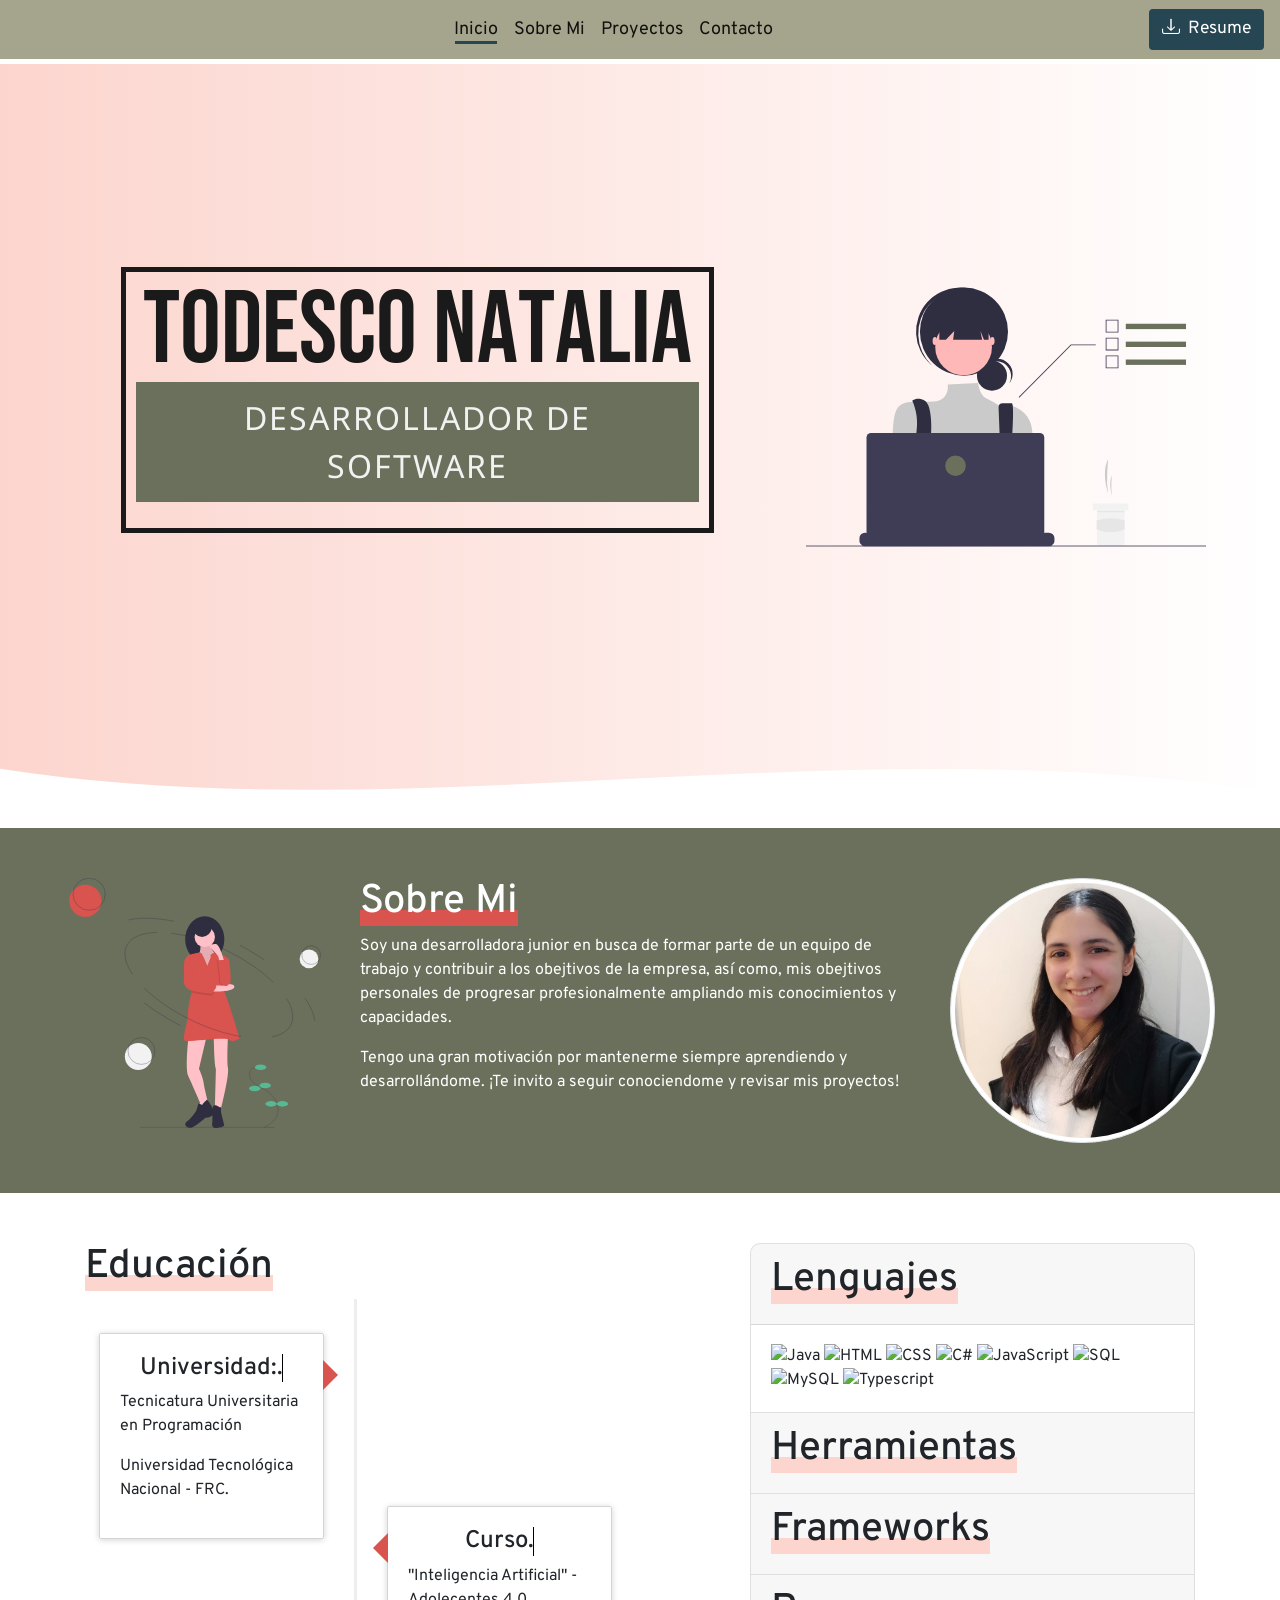
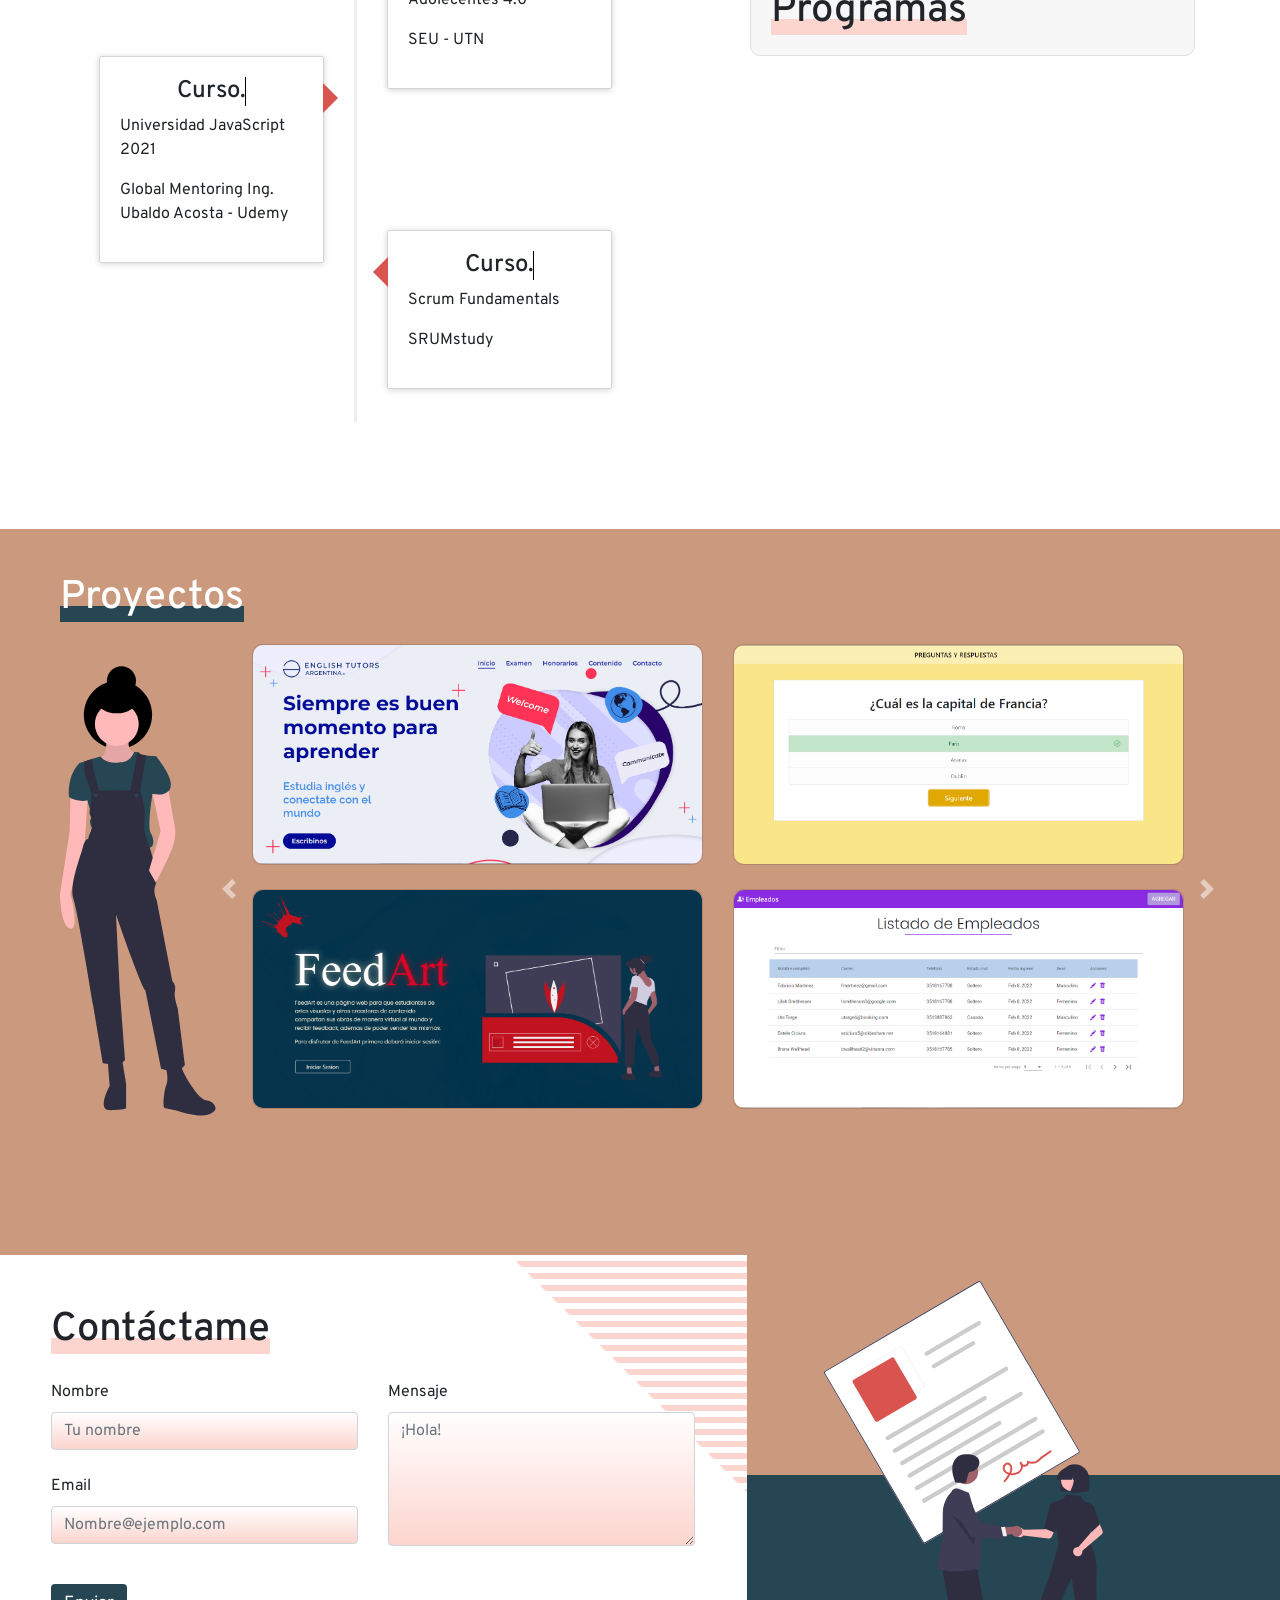
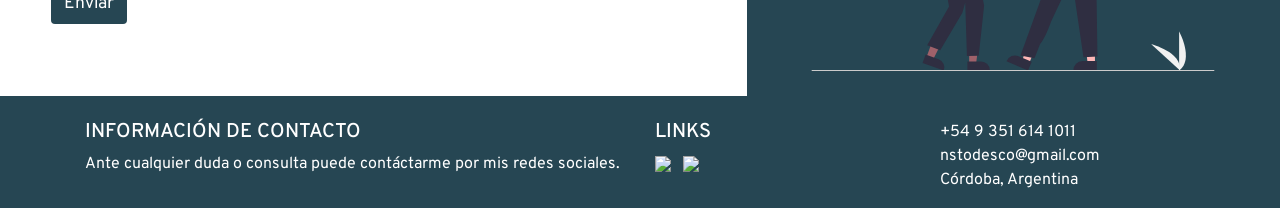
==== commit 4b1e422d: "Actualización de Imagen y Proyectos" ====
--- a/index.html
+++ b/index.html
@@ -13,7 +13,6 @@
     <link rel="preconnect" href="https://fonts.gstatic.com">
 	  <link href="https://fonts.googleapis.com/css2?family=Bebas+Neue&family=Noto+Sans&display=swap" rel="stylesheet"> 
     <link rel="stylesheet" href="https://cdn.jsdelivr.net/npm/bootstrap-icons@1.8.0/font/bootstrap-icons.css">
-
     <title>Portafolio</title>
     <link rel="shortcut icon" href="IMAGENES/logo.ico">
   </head>
@@ -22,17 +21,17 @@
     <!-- NAVBAR -->
     <section  id="navbar">
         <nav class="navbar navbar-expand-lg navbar-light navigation-wrap">
-            <!-- <svg id="logo" xmlns="http://www.w3.org/2000/svg" xmlns:xlink="http://www.w3.org/1999/xlink" x="0px" y="0px"
+            <svg id="logoN" xmlns="http://www.w3.org/2000/svg" xmlns:xlink="http://www.w3.org/1999/xlink" x="0px" y="0px"
               width="40px" height="40px" viewBox="70 370 650 500" enable-background="new 0 0 720 1411" xml:space="preserve">
               <defs></defs><path layer="3" fill-opacity="0.0" stroke="#6b705c" stroke-width="20" stroke-opacity="1.0" stroke-miterlimit="10" d="M230.38766,592.9364C237.0076,575.9377,254.76434,536.39294,257.97876,541.0884C261.19318,545.7838,261.00208,572.17365,260.33688,596.67633C259.6717,621.179,258.5325,643.79456,261.58203,645.09216C264.63156,646.3898,271.8699,626.3695,283.20755,611.983C314.82397,571.8643,344.9351,595.749,374.62003,628.38104C389.79837,645.0663,403.14374,662.63434,418.89154,674.5481C434.63934,686.46185,449.81238,696.5691,468.10406,696.9012C486.3958,697.2333,491.61264,698.4992,510.04578,692.90375C541.0028,674.9153,519.0333,650.93066,504.05414,647.433C504.05414,647.433,530.01807,658.426,504.05414,647.433"/>
               <path layer="2" fill-opacity="0.0" stroke="#d9534f" stroke-width="16" stroke-opacity="1.0" stroke-miterlimit="10" d="M214.56097,476.53546C265.86612,425.8632,289.1229,441.16797,366.33002,472.95898C458.20886,510.7913,511.5032,487.2072,524.9906,462.8734C531.4007,451.30838,527.34283,437.95557,519.30164,438.63672C508.93167,439.51514,493.77505,458.71564,454.50473,520.0745C443.6432,537.0454,432.84274,553.80963,422.54596,570.66016C412.24918,587.5107,402.456,604.44763,393.38757,621.64C384.31915,638.8324,375.97546,656.2803,366.71777,673.9025C331.53012,740.8831,307.83948,765.85925,299.33093,774.4705C261.60934,812.6474,228.6353,807.1252,223.9618,788.5361C219.18689,769.5436,245.76196,731.4406,291.5122,748.8728C308.76443,755.4464,325.02316,769.0193,342.0948,780.3262C421.74554,833.0805,475.89627,812.8715,515.2225,794.4528C534.31946,785.5086,552.8894,775.0812,571.4594,764.65375"/>
               <path layer="1" fill-opacity="0.0" stroke="#6b705c" stroke-width="22" stroke-opacity="1.0" stroke-miterlimit="10" d="M387.46173,320.65515C554.70447,320.65515,691.53937,457.59235,691.53937,624.9601C691.53937,792.3278,554.7044,929.2651,387.4617,929.26514C220.21898,929.2652,83.38397,792.32806,83.383896,624.9603C83.38382,457.5926,220.2187,320.65533,387.46173,320.65515"/>
-              </svg> -->
+              </svg>
             <button class="navbar-toggler" type="button" data-toggle="collapse" data-target="#navbarScroll" aria-controls="navbarScroll" aria-expanded="false" aria-label="Toggle navigation">
               <span class="navbar-toggler-icon"></span>
             </button>
             <div class="navbar-collapse collapse" id="navbarScroll">
-              <ul class="navbar-nav mr-auto my-2 my-lg-0 navbar-nav-scroll">
+              <ul class="navbar-nav mr-auto my-2 my-lg-0 navbar-nav-scroll d-flex justify-content-center g-4" style="width: 90%;">
                 <li class="nav-item">
                   <a class="nav-link active" href="#">Inicio <span class="sr-only">(current)</span></a>
                   <div class="animation start-home activo"></div>
@@ -99,7 +98,7 @@
                       desarrollándome. ¡Te invito a seguir conociendome y revisar mis proyectos!</p>
                 </div>
                 <div class="col-lg-3  col-md-5 col-sm-12 wow animate__animated animate__fadeInRight">
-                    <img src="IMAGENES/FotoCv (2).png" alt="" id="foto" class="img-thumbnail">
+                    <img src="IMAGENES/FotoCv (2).jpeg" alt="" id="foto" class="img-thumbnail">
                 </div>
             </div>
         </div>
@@ -171,16 +170,17 @@
                     </div>
                     <div id="collapseOne" class="collapse show" aria-labelledby="headingOne" data-parent="#accordionExample">
                       <div class="card-body">
-                        <img src="https://img.icons8.com/color/125/000000/java-coffee-cup-logo--v2.png"/>
-                        <img src="https://img.icons8.com/color/125/000000/html-5--v1.png"/>
-                        <img src="https://img.icons8.com/color/125/000000/css3.png"/>
+                        <img src="https://img.icons8.com/color/125/000000/java-coffee-cup-logo--v2.png" data-toggle="tooltip" data-placement="top" title="Java"/>
+                        <img src="https://img.icons8.com/color/125/000000/html-5--v1.png" data-toggle="tooltip" data-placement="top" title="HTML"/>
+                        <img src="https://img.icons8.com/color/125/000000/css3.png" data-toggle="tooltip" data-placement="top" title="CSS"/>
                         
-                        <img src="https://img.icons8.com/color/125/000000/c-sharp-logo-2.png"/>
-                        <img src="https://img.icons8.com/color/125/000000/javascript--v2.png"/>
-                        <img src="https://img.icons8.com/color/125/000000/sql.png"/>
+                        <img src="https://img.icons8.com/color/125/000000/c-sharp-logo-2.png" data-toggle="tooltip" data-placement="top" title="C#"/>
+                        <img src="https://img.icons8.com/color/125/000000/javascript--v2.png" data-toggle="tooltip" data-placement="top" title="JavaScript"/>
+                        <img src="https://img.icons8.com/color/125/000000/sql.png" data-toggle="tooltip" data-placement="top" title="SQL"/>
                         
-                        <img src="https://img.icons8.com/color/125/000000/mysql--v1.png"/>
-                        <img src="https://img.icons8.com/color/125/000000/python--v2.png"/>
+                        <img src="https://img.icons8.com/color/125/000000/mysql--v1.png" data-toggle="tooltip" data-placement="top" title="MySQL"/>
+                        <img src="https://img.icons8.com/color/125/000000/typescript.png" data-toggle="tooltip" data-placement="top" title="Typescript"/>
+                        <!-- <img src="https://img.icons8.com/color/125/000000/python--v2.png"/> -->
                       </div>
                     </div>
                   </div>
@@ -190,11 +190,12 @@
                     </div>
                     <div id="collapseTwo" class="collapse" aria-labelledby="headingTwo" data-parent="#accordionExample">
                       <div class="card-body">
-                        <img src="https://img.icons8.com/color/120/000000/git.png"/>      
-                        <img src="https://cdn1.iconfinder.com/data/icons/programming-15/100/ProgrammingC_AJAX-120.png"/>      
-                        <img src="https://img.icons8.com/ios-filled/120/000000/jquery.png"/>
+                        <img src="https://img.icons8.com/color/150/000000/git.png" data-toggle="tooltip" data-placement="top" title="Git"/>      
+                        <img src="https://cdn1.iconfinder.com/data/icons/programming-15/100/ProgrammingC_AJAX-120.png" data-toggle="tooltip" data-placement="top" title="AJAX"/>      
+                        <img src="https://img.icons8.com/ios-filled/120/000000/jquery.png" data-toggle="tooltip" data-placement="top" title="JQuery"/>
 
-                        <img src="https://img.icons8.com/color/120/000000/typescript.png"/>
+                        <img style="margin-left: 5%;" src="https://img.icons8.com/external-tal-revivo-shadow-tal-revivo/110/000000/external-postman-is-the-only-complete-api-development-environment-logo-shadow-tal-revivo.png" data-toggle="tooltip" data-placement="top" title="Postman"/>
+                        <img style="margin-left: 5%;" src="https://img.icons8.com/color/110/000000/jira.png" data-toggle="tooltip" data-placement="top" title="Jira"/>
                       </div>
                     </div>
                   </div>
@@ -204,12 +205,16 @@
                     </div>
                     <div id="collapseThree" class="collapse" aria-labelledby="headingThree" data-parent="#accordionExample">
                       <div class="card-body">
-                        <img src="https://upload.wikimedia.org/wikipedia/commons/thumb/e/ee/.NET_Core_Logo.svg/110px-.NET_Core_Logo.svg.png"/>
-                        <img src="IMAGENES/entity.ico"/>
-                        <img src="https://img.icons8.com/color/130/000000/bootstrap.png"/>
+                        <img src="https://upload.wikimedia.org/wikipedia/commons/thumb/e/ee/.NET_Core_Logo.svg/110px-.NET_Core_Logo.svg.png" data-toggle="tooltip" data-placement="top" title=".NET Core"/>
+                        <img src="IMAGENES/entity.ico" data-toggle="tooltip" data-placement="top" title="Entity Framework"/>
+                        <img src="https://img.icons8.com/color/130/000000/bootstrap.png" data-toggle="tooltip" data-placement="top" title="Bootstrap"/>
                         
-                        <img style="max-height: 110px;" class="mr-3" src="IMAGENES/microsoft.jpg"/>
-                        <img src="https://img.icons8.com/external-tal-revivo-shadow-tal-revivo/110/000000/external-angular-a-typescript-based-open-source-web-application-framework-logo-shadow-tal-revivo.png"/>
+                        <img style="max-height: 110px;" class="mr-3" src="IMAGENES/microsoft.jpg" data-toggle="tooltip" data-placement="top" title="Microsoft .NET"/>
+                        <img src="https://img.icons8.com/external-tal-revivo-shadow-tal-revivo/110/000000/external-angular-a-typescript-based-open-source-web-application-framework-logo-shadow-tal-revivo.png"  data-toggle="tooltip" data-placement="top" title="Angular"/>
+                        <img src="https://img.icons8.com/plasticine/140/000000/react.png" data-toggle="tooltip" data-placement="top" title="React"/>
+
+                        <img src="https://img.icons8.com/color/100/000000/material-ui.png" data-toggle="tooltip" data-placement="top" title="Material UI"/>
+                        <img src="https://img.icons8.com/color/110/000000/redux.png" style="margin-left: 5%;" data-toggle="tooltip" data-placement="top" title="Redux"/>
                       </div>
                     </div>
                   </div>
@@ -219,15 +224,15 @@
                     </div>
                     <div id="collapseFour" class="collapse" aria-labelledby="headingFour" data-parent="#accordionExample">
                       <div class="card-body">
-                        <img class="icono" src="https://img.icons8.com/fluent/110/000000/visual-studio-2019.png"/> 
-                        <img class="icono" src="https://img.icons8.com/color/110/000000/visual-studio-code-2019.png"/>
-                        <img class="icono" src="https://img.icons8.com/color/110/000000/microsoft-sql-server.png"/>
+                        <img class="icono" src="https://img.icons8.com/fluent/110/000000/visual-studio-2019.png" data-toggle="tooltip" data-placement="top" title="Visual Studio"/> 
+                        <img class="icono" src="https://img.icons8.com/color/110/000000/visual-studio-code-2019.png" data-toggle="tooltip" data-placement="top" title="Visual Studio Code"/>
+                        <img class="icono" src="https://img.icons8.com/color/110/000000/microsoft-sql-server.png" data-toggle="tooltip" data-placement="top" title="SQL Server"/>
                         
-                        <img class="icono" src="https://img.icons8.com/windows/110/000000/netbeans.png"/>
-                        <img class="icono" src="https://img.icons8.com/color/110/000000/postgreesql.png"/>
-                        <img class="icono" src="https://img.icons8.com/color/110/000000/firebase.png"/>
+                        <img class="icono" src="https://img.icons8.com/windows/110/000000/netbeans.png" data-toggle="tooltip" data-placement="top" title="NetBeans"/>
+                        <img class="icono" src="https://img.icons8.com/color/110/000000/postgreesql.png" data-toggle="tooltip" data-placement="top" title="PostgreeSQL"/>
+                        <img class="icono" src="https://img.icons8.com/color/110/000000/firebase.png" data-toggle="tooltip" data-placement="top" title="Firebase"/>
 
-                        <img style="max-height: 100px;" class="icono" src="./IMAGENES/workbeanch.jpg"/>
+                        <img style="max-height: 100px;" class="icono" src="./IMAGENES/workbeanch.jpg" data-toggle="tooltip" data-placement="top" title="Workbeanch"/>
                       </div>
                     </div>
                   </div>
@@ -269,11 +274,11 @@
                 <div class="carousel-item active">
                   <div class="row row-cols-1 row-cols-md-2">
                     <div class="col mb-4">
-                      <a target="_blank" href="https://english-tutors.netlify.app/" class="card">
+                      <a target="_blank" href="https://www.englishtutorsargentina.com.ar/" class="card">
                         <img src="IMAGENES//english-tutors.png" alt="Avatar" class="image">
                         <div class="overlay">
                           <div class="text"><h5 class="card-title">English Tutors Argentina</h5>
-                            <p class="card-text">Página web para la academia de inglés english tutors que incluye juegos interactivos.</p>
+                            <p class="card-text">Página web para la academia de inglés "English Tutors" que incluye juegos interactivos.</p>
                           </div>
                         </div>
                       </a>
@@ -289,21 +294,21 @@
                       </a>
                     </div>
                     <div class="col mb-4">
+                      <a target="_blank" href="https://feedart-3bdc9.web.app/" class="card">
+                        <img src="IMAGENES/FeedArt.png" alt="Avatar" class="image">
+                        <div class="overlay">
+                          <div class="text"><h5 class="card-title">FeedArt</h5>
+                            <p class="card-text">Página web para que estudiantes de artes visuales y otros creadores de contenido compartan sus obras de manera virtual al mundo y recibir feedback, ademas de poder vender las mismas.                            </p>
+                          </div>
+                        </div>
+                      </a>
+                    </div>
+                    <div class="col mb-4">
                       <a target="_blank" href="https://empleadont.netlify.app/" class="card">
                         <img src="IMAGENES/ABMEmpleados.png" alt="Avatar" class="image">
                         <div class="overlay">
                           <div class="text"><h5 class="card-title">ABM Empleados</h5>
                             <p class="card-text">Listado de empleados que permite su alta, baja, modificación y consulta. Ademas de incluir un filtro para mayor localización</p>
-                          </div>
-                        </div>
-                      </a>
-                    </div>
-                    <div class="col mb-4">
-                      <a target="_blank" href="https://pixabynt.netlify.app/" class="card">
-                        <img src="IMAGENES/pixaby.png" alt="Avatar" class="image">
-                        <div class="overlay">
-                          <div class="text"><h5 class="card-title">Buscador de Imagenes</h5>
-                            <p class="card-text">Consulta a la API de Pixaby que permite la busqueda de imagenes por su tipo.</p>
                           </div>
                         </div>
                       </a>
@@ -431,6 +436,16 @@
                   </a>
                 </div>
                 <div class="col mb-4">
+                  <a target="_blank" href="https://pixabynt.netlify.app/" class="card">
+                    <img src="IMAGENES/pixaby.png" alt="Avatar" class="image">
+                    <div class="overlay">
+                      <div class="text"><h5 class="card-title">Buscador de Imagenes</h5>
+                        <p class="card-text">Consulta a la API de Pixaby que permite la busqueda de imagenes por su tipo.</p>
+                      </div>
+                    </div>
+                  </a>
+                </div>
+                <!-- <div class="col mb-4">
                   <a target="_blank" href="https://shorturlnt.netlify.app/" class="card">
                     <img src="IMAGENES/url.png" alt="Avatar" class="image">
                     <div class="overlay">
@@ -439,7 +454,7 @@
                       </div>
                     </div>
                   </a>
-                </div>
+                </div> -->
               </div>
           </div>
             </div>
--- a/css/estilos.css
+++ b/css/estilos.css
@@ -86,11 +86,11 @@
 #navbar .btn{
   margin-left: 0%;
 }
-#logo{
+#logoN{
   fill: none;
   stroke-dasharray: 1950;
   stroke-dashoffset: 1950;
-  animation: animacion 10s infinite ease-in-out;
+  animation: animacion 10s infinite ease alternate;
   margin-right: 2%;
 }
 .progreso{
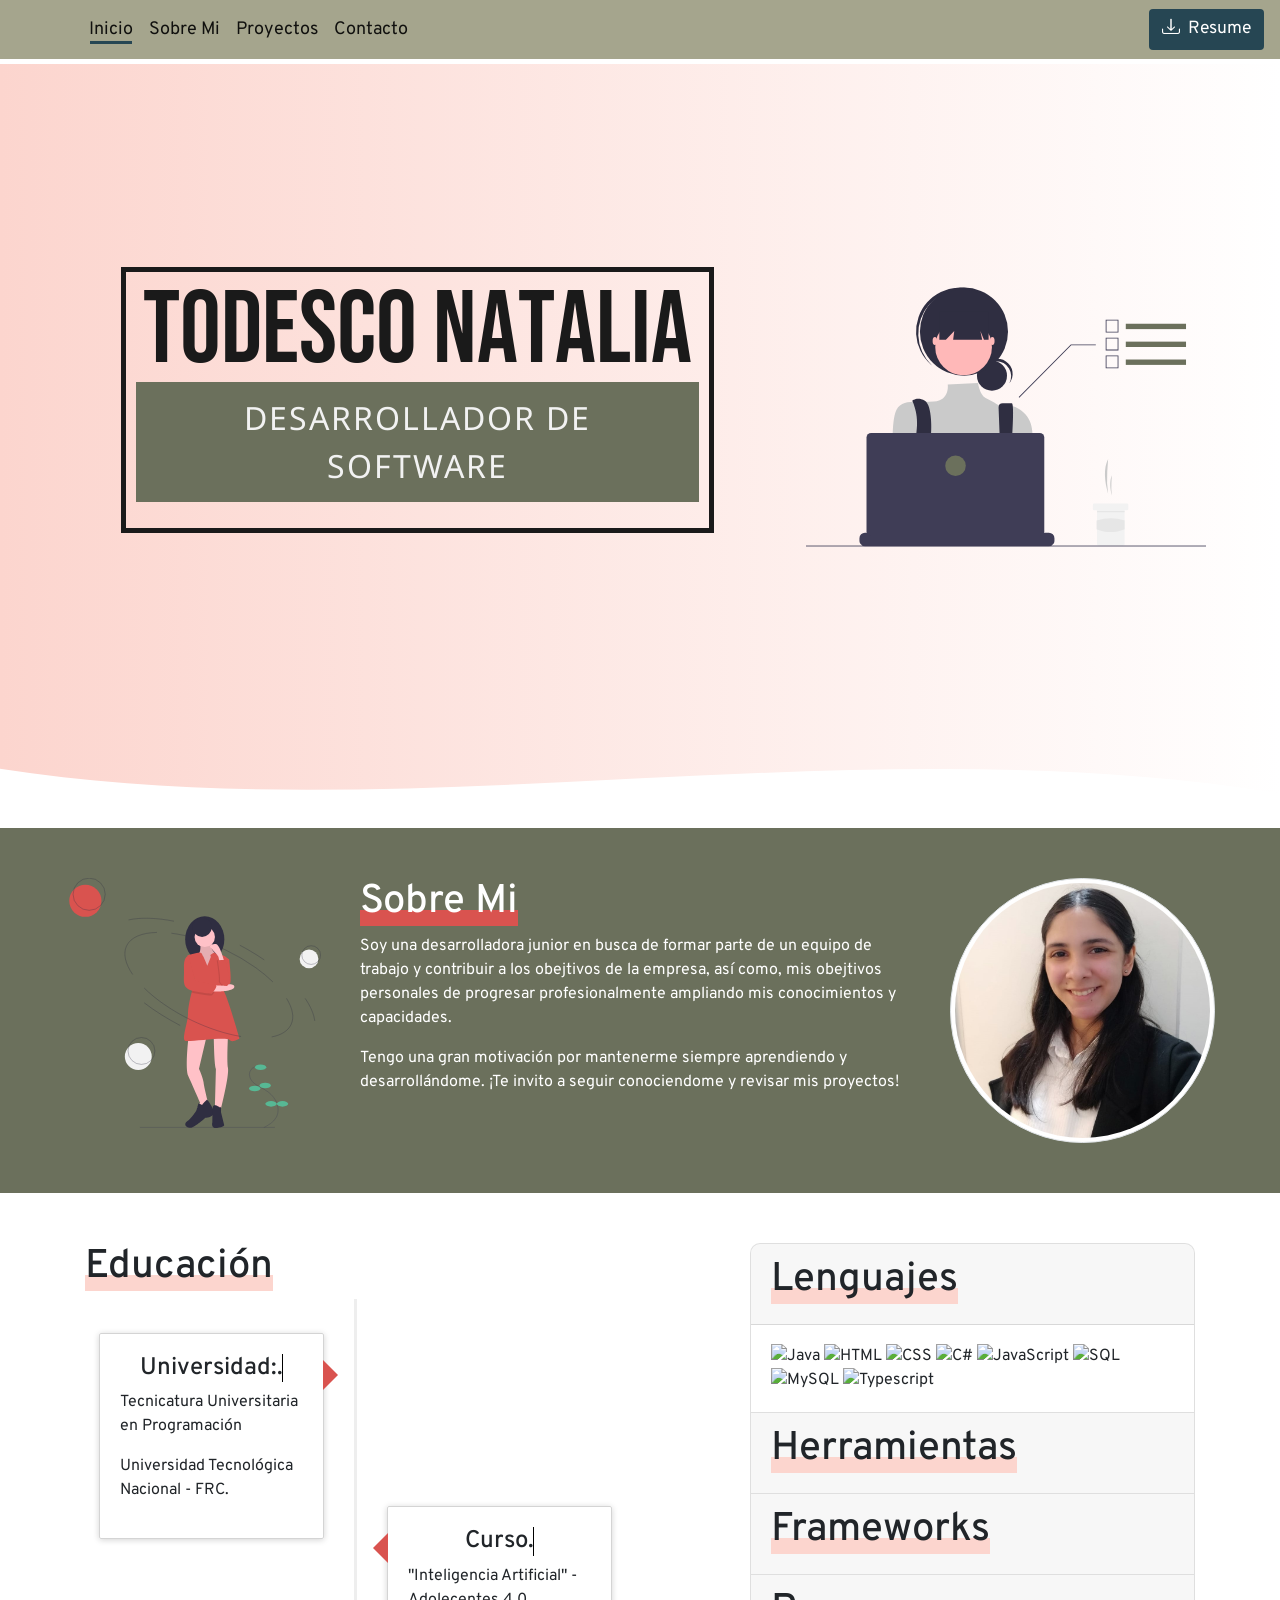
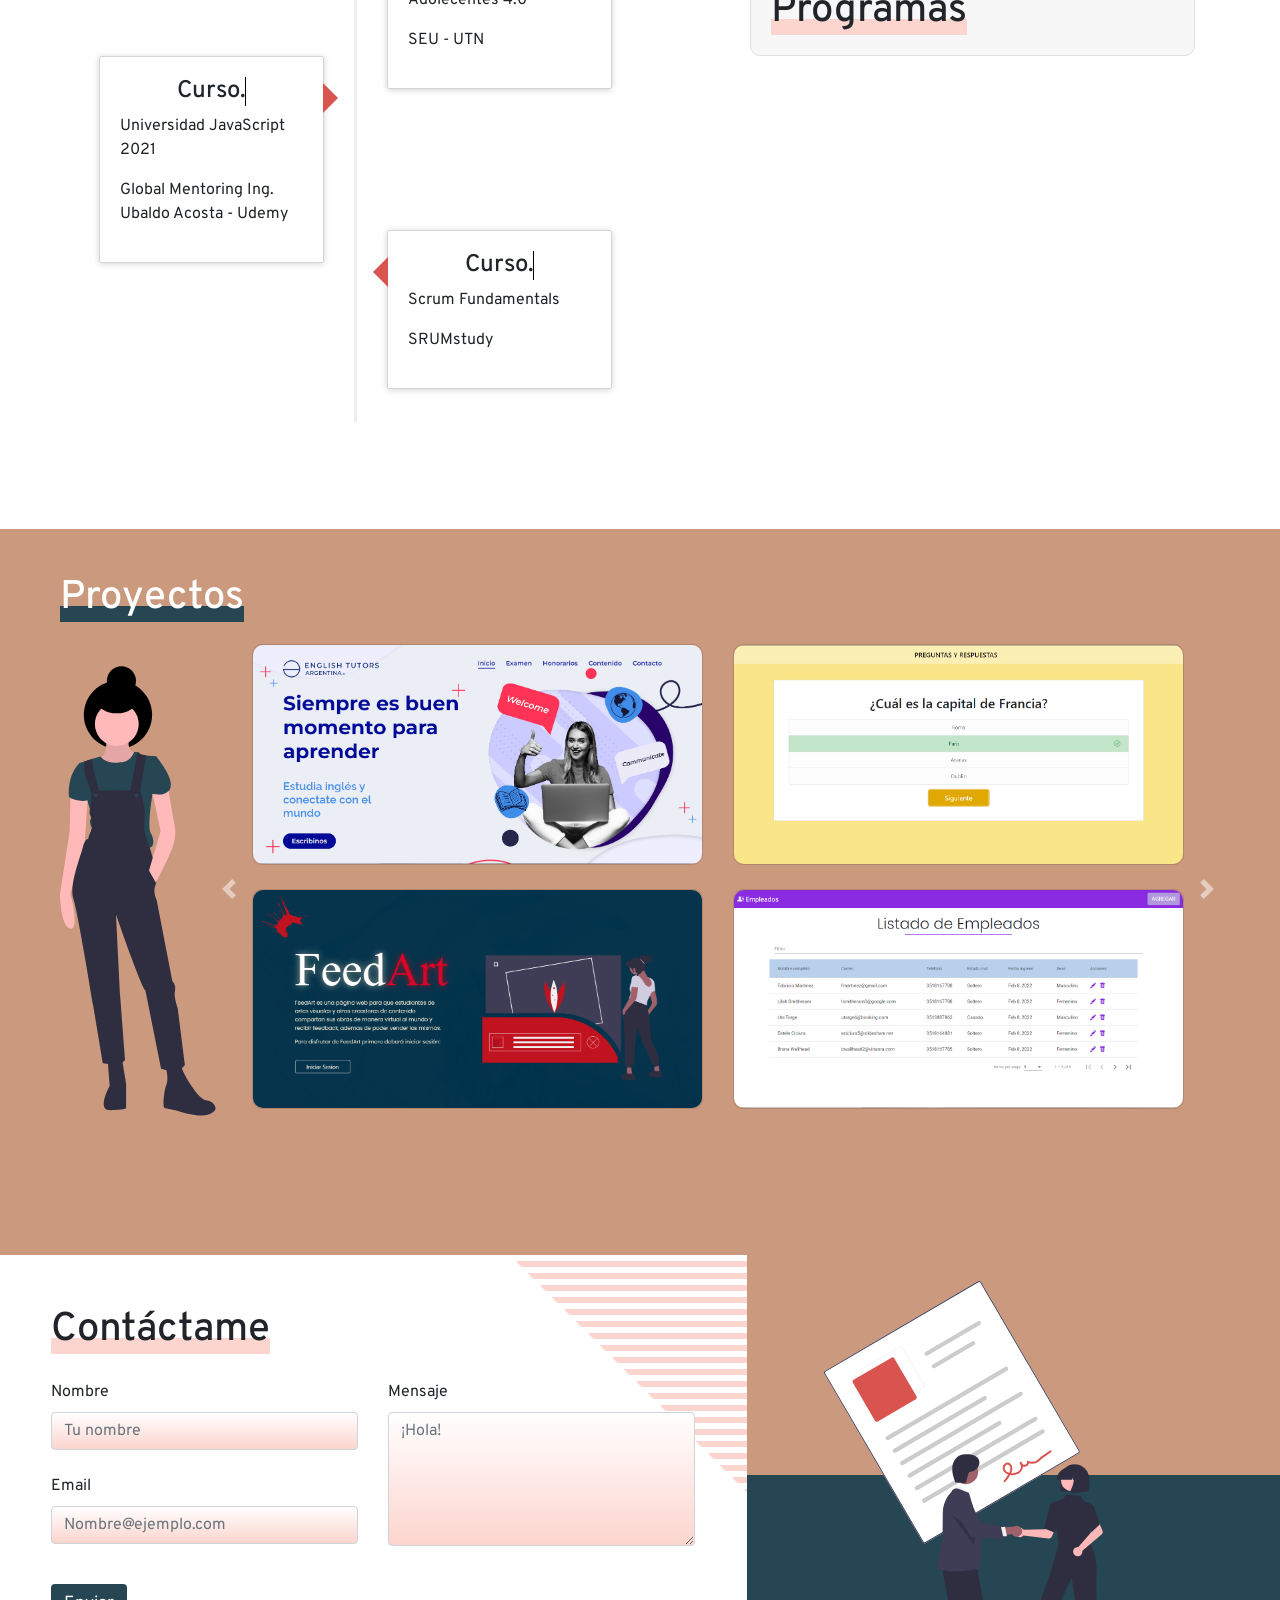
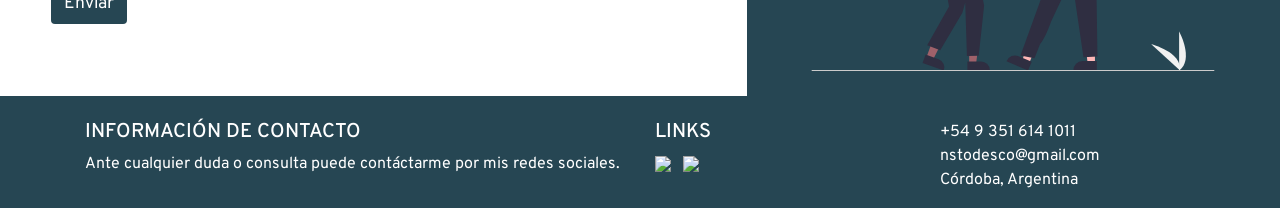
==== commit e144bc07: "28/7/2022" ====
--- a/index.html
+++ b/index.html
@@ -31,7 +31,7 @@
               <span class="navbar-toggler-icon"></span>
             </button>
             <div class="navbar-collapse collapse" id="navbarScroll">
-              <ul class="navbar-nav mr-auto my-2 my-lg-0 navbar-nav-scroll d-flex justify-content-center g-4" style="width: 90%;">
+              <ul class="navbar-nav mr-auto my-2 my-lg-0 navbar-nav-scroll d-flex justify-content-start g-4" style="width: 90%;">
                 <li class="nav-item">
                   <a class="nav-link active" href="#">Inicio <span class="sr-only">(current)</span></a>
                   <div class="animation start-home activo"></div>
